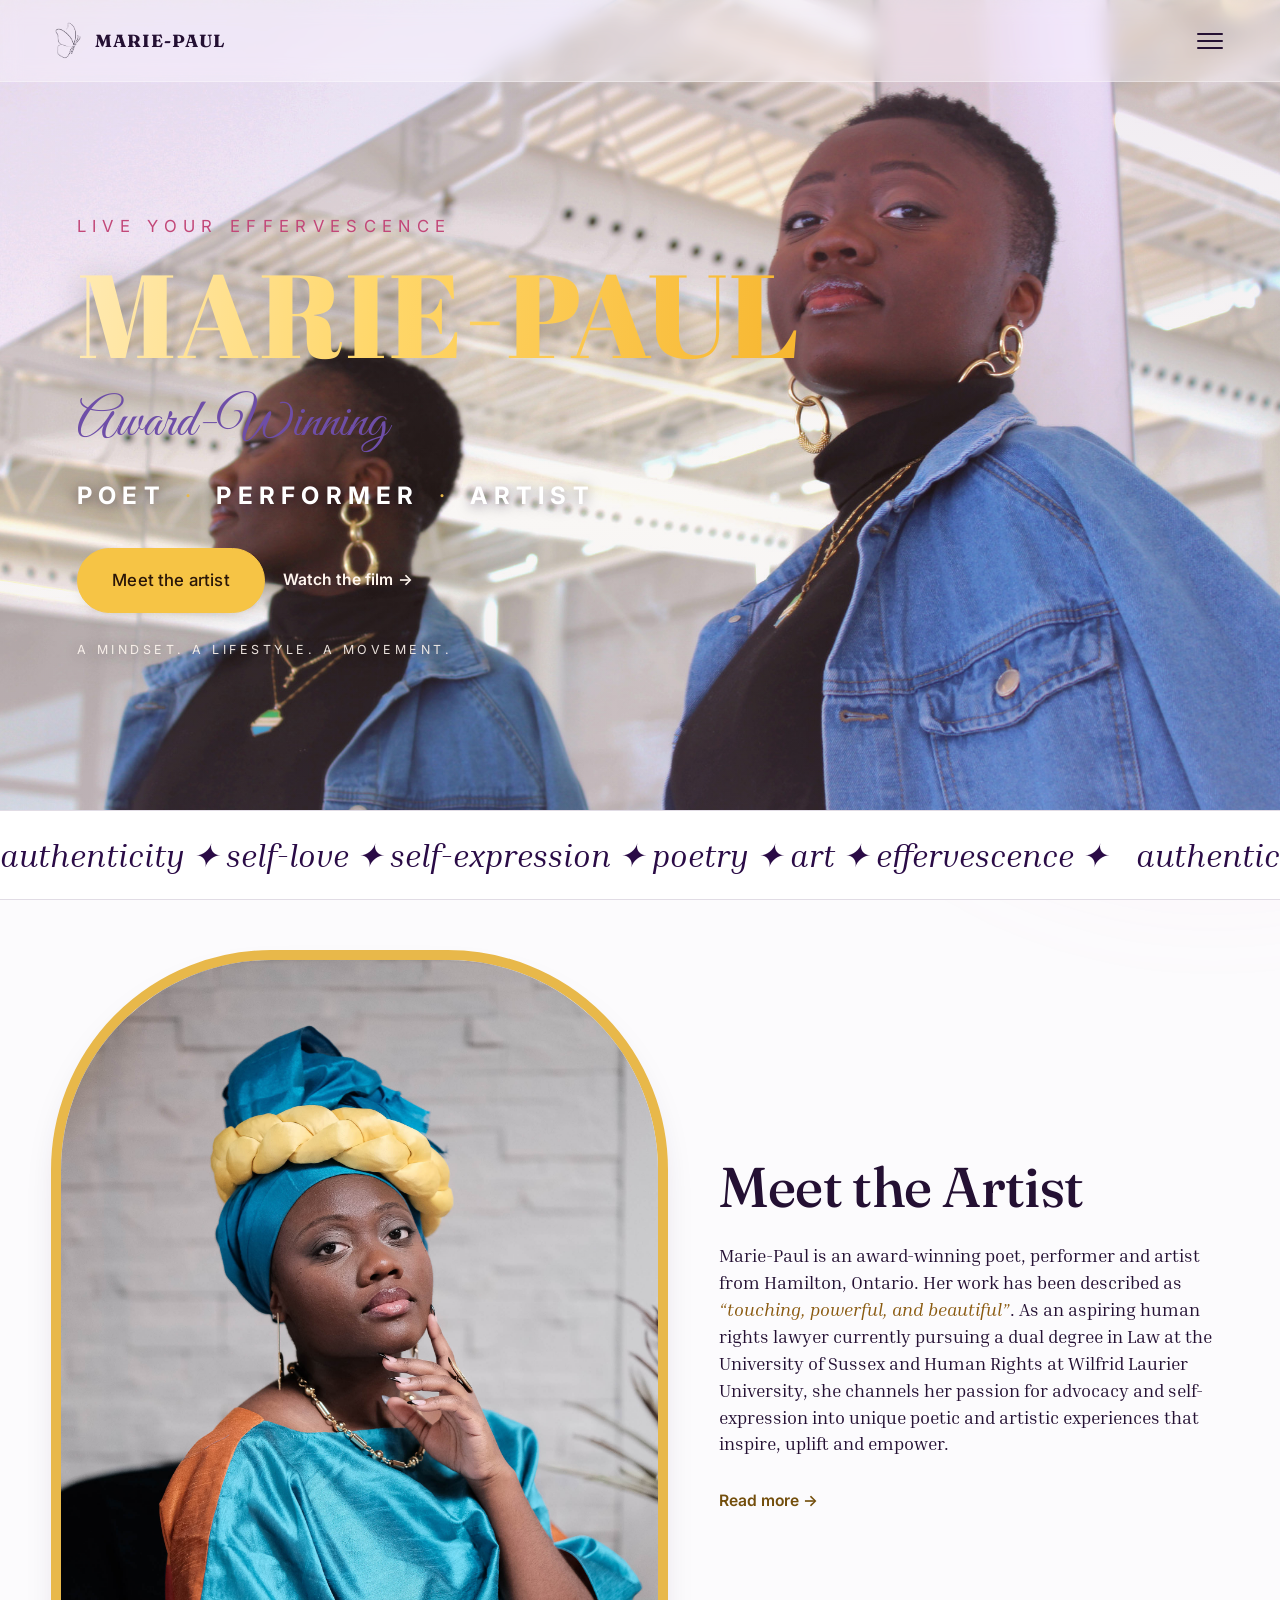
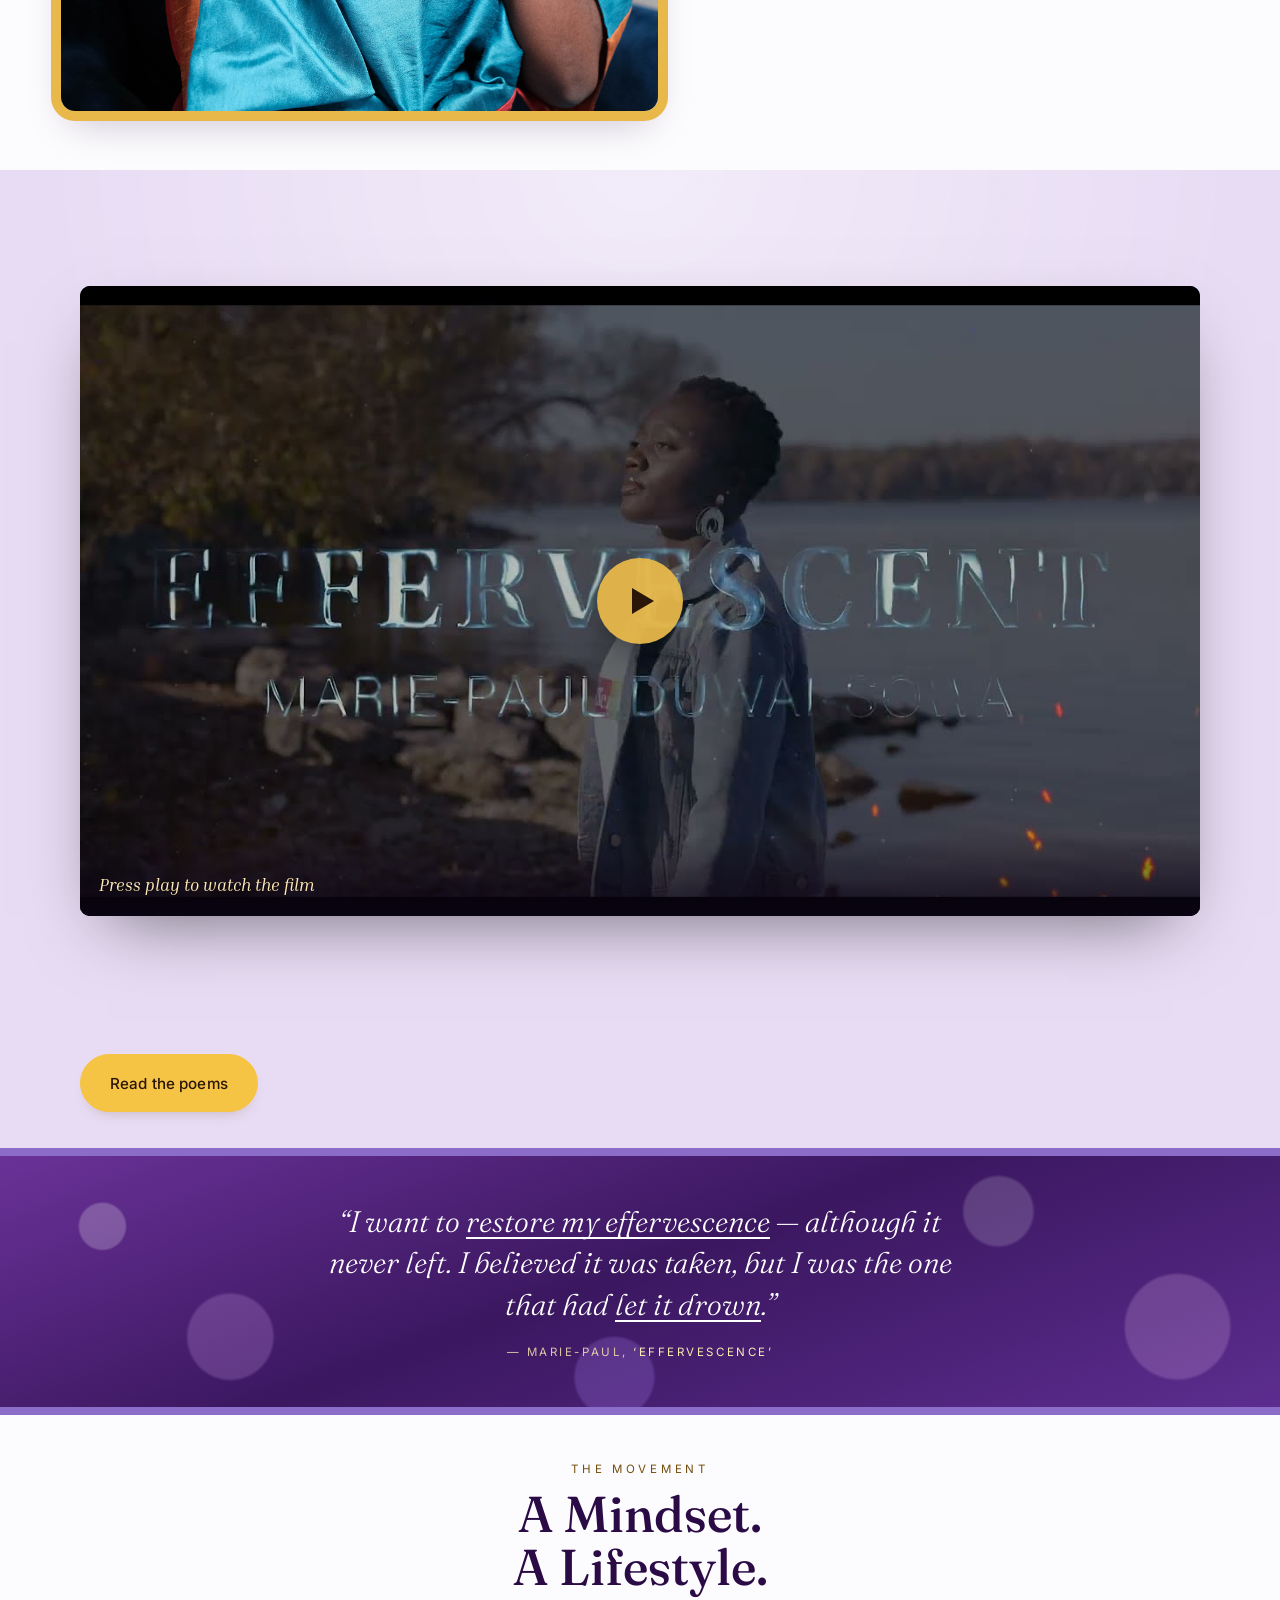
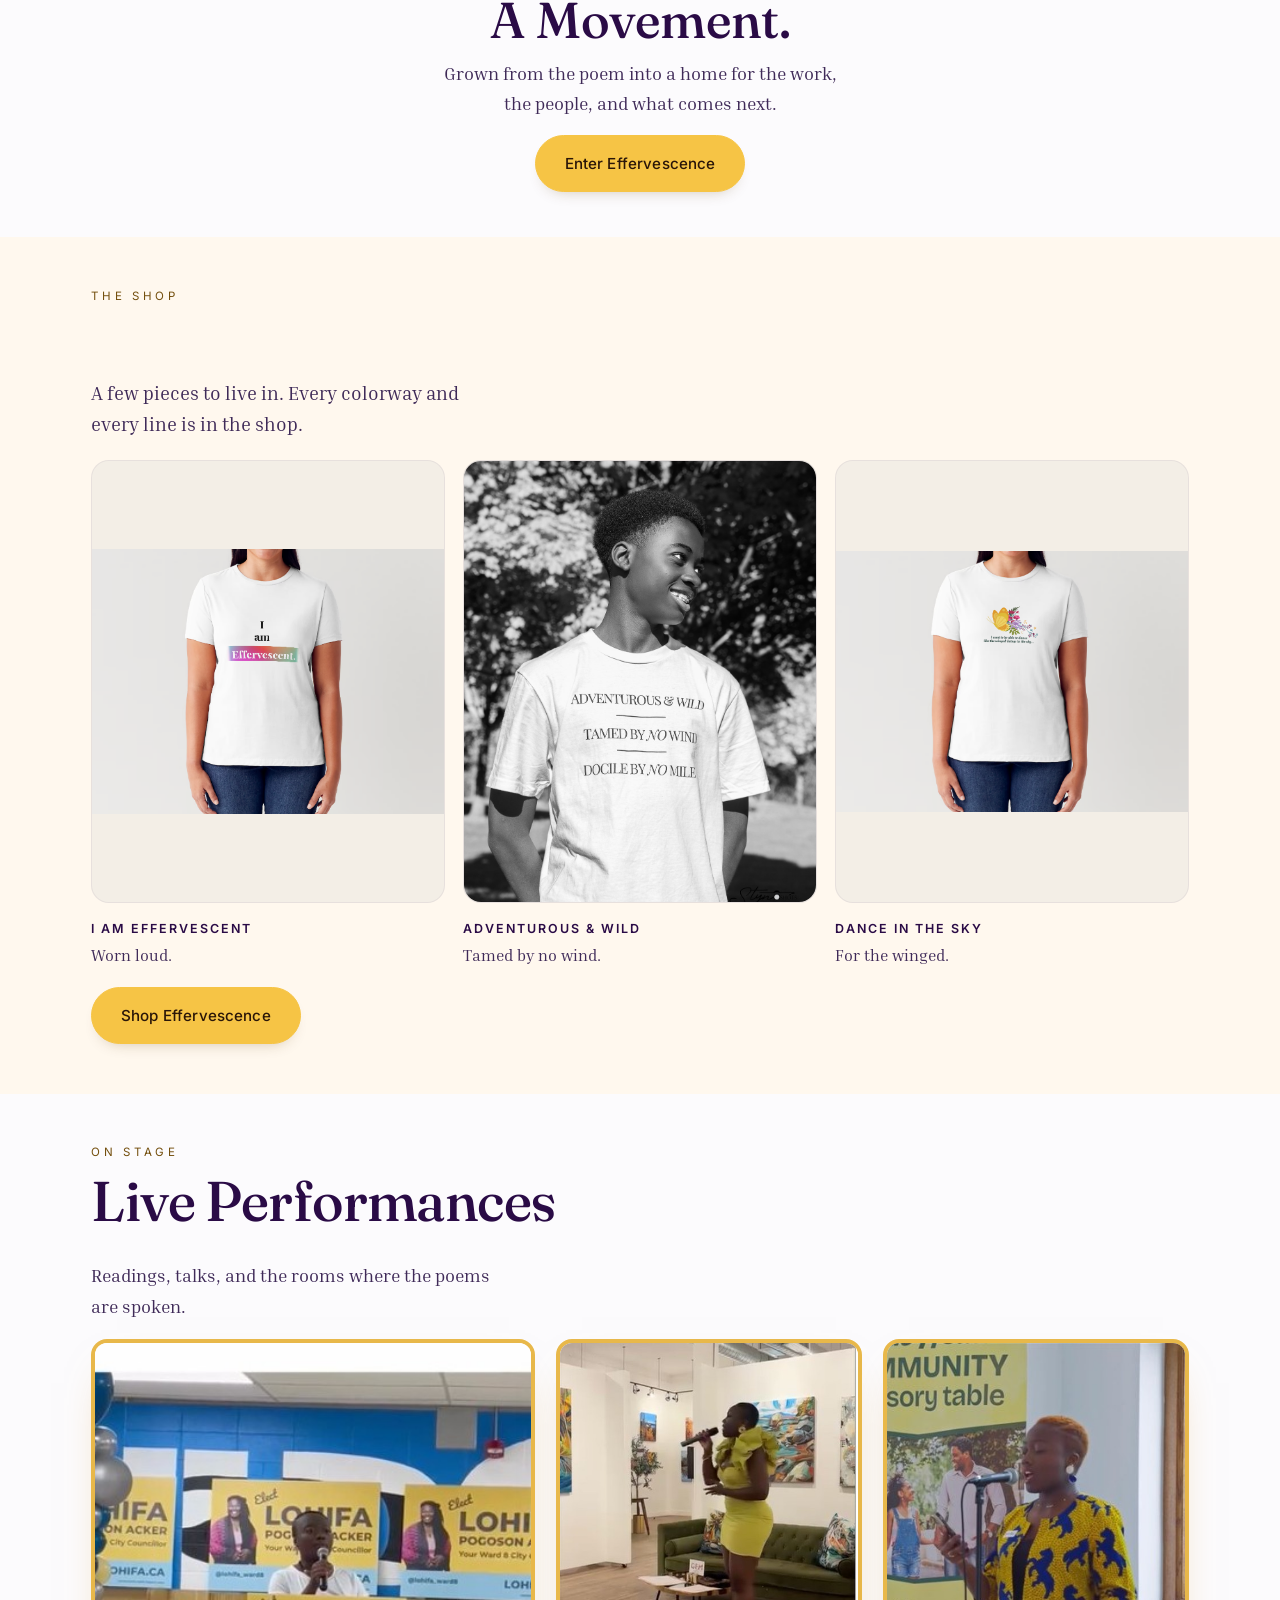
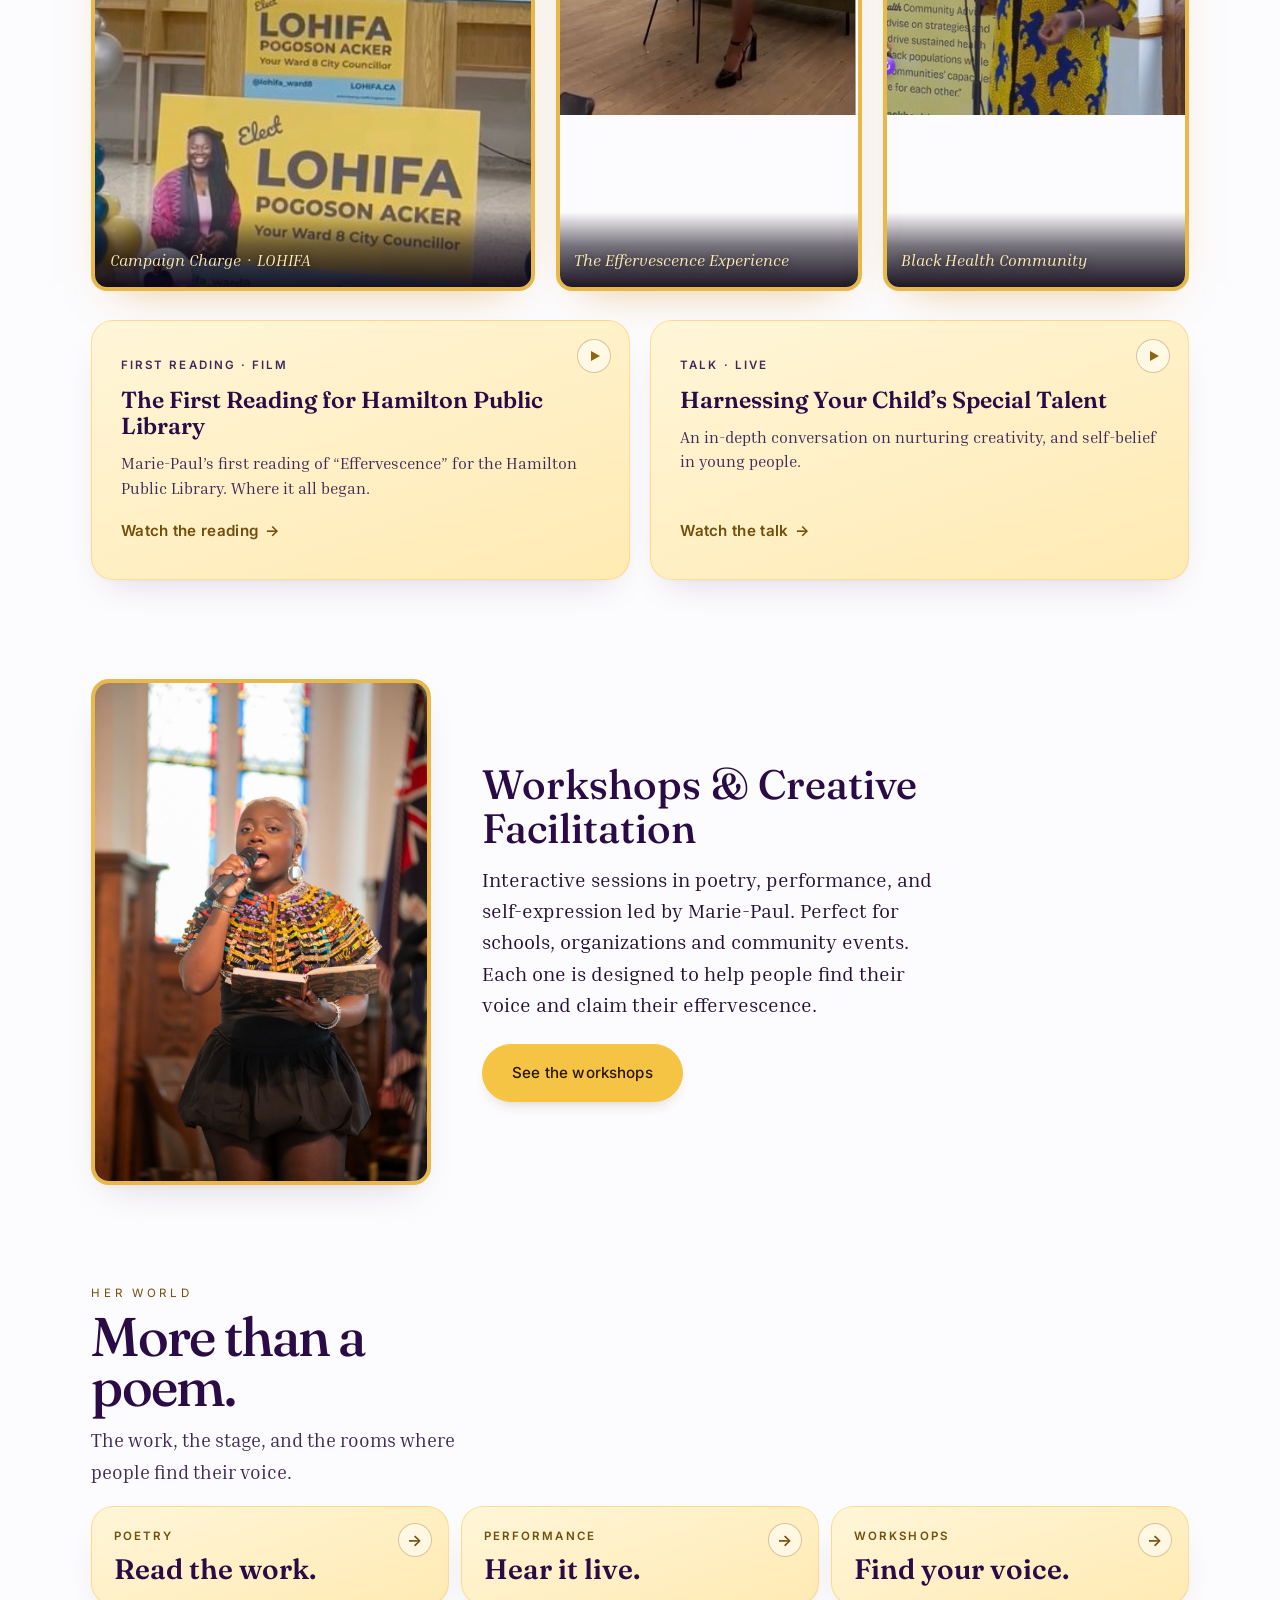
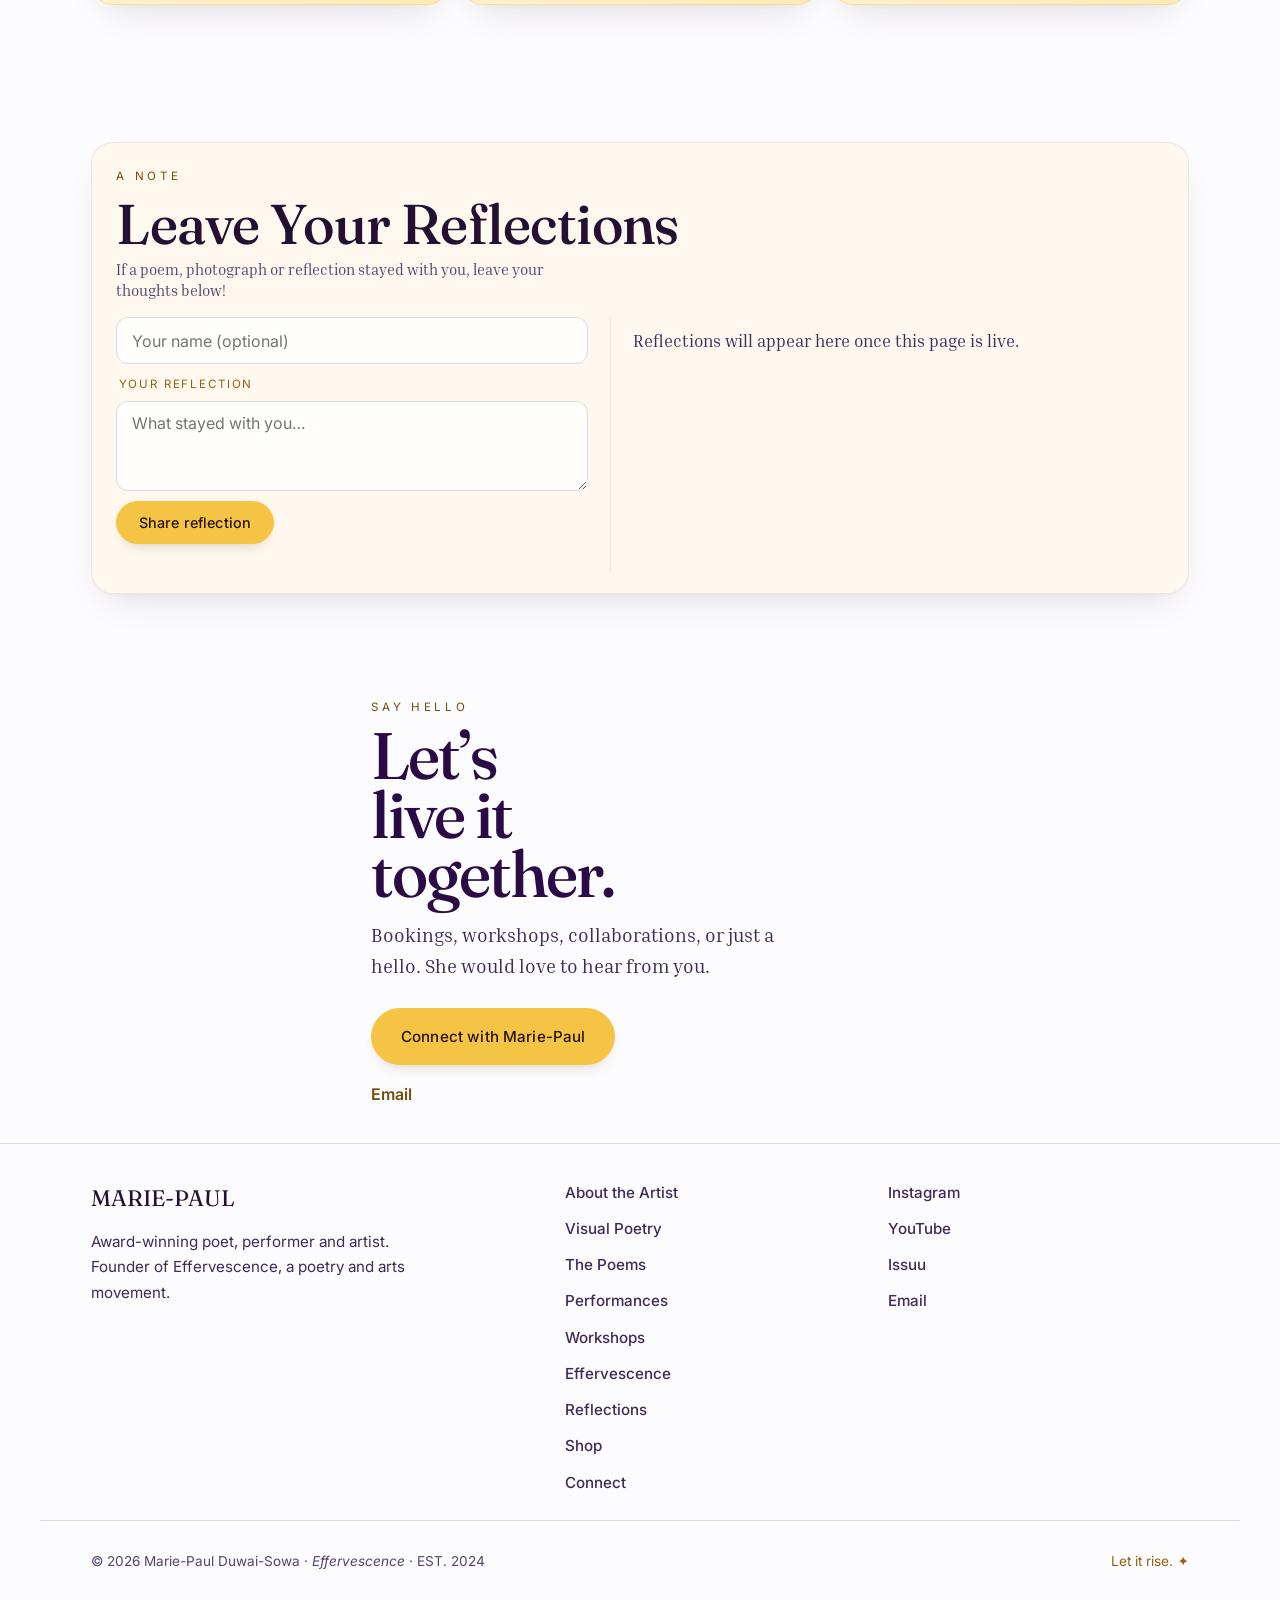
==== index.html @ 61a67fc2 "Match the world cards to the cream film cards. Poetry, performance, and workshops now use the same p" ====
<!DOCTYPE html>
<html lang="en">
<head>
  <meta charset="UTF-8" />
  <meta name="viewport" content="width=device-width, initial-scale=1.0" />
  <meta name="theme-color" content="#2a0b46" />
  <title>MARIE-PAUL — Award-Winning Poet. Performer. Artist.</title>
  <meta name="description" content="Marie-Paul is an award-winning poet and artist from Hamilton, Ontario, and the founder of Effervescence — a creative company inspiring individuals through poetry and art." />
  <meta name="author" content="Marie-Paul Duwai-Sowa" />
  <meta property="og:type" content="website" />
  <meta property="og:title" content="MARIE-PAUL — Award-Winning Poet. Performer. Artist." />
  <meta property="og:description" content="Marie-Paul is an award-winning poet and artist from Hamilton, Ontario, and the founder of Effervescence — a creative company inspiring individuals through poetry and art." />
  <meta property="og:site_name" content="MARIE-PAUL" />
  <meta property="og:image" content="assets/og-image.svg" />
  <meta name="twitter:card" content="summary_large_image" />
  <link rel="icon" type="image/png" href="assets/favicon.png" />
  <link rel="canonical" href="https://mariepaul.ca/" />
  <link rel="preconnect" href="https://fonts.googleapis.com" />
  <link rel="preconnect" href="https://fonts.gstatic.com" crossorigin />
  <link href="https://fonts.googleapis.com/css2?family=Abril+Fatface&family=Fraunces:ital,opsz,wght@0,9..144,400;0,9..144,500;0,9..144,600;0,9..144,700;1,9..144,400;1,9..144,500&family=Great+Vibes&family=Inria+Serif:ital,wght@0,300;0,400;0,700;1,400&family=Inter:wght@400..600&display=swap" rel="stylesheet" />
  <link rel="stylesheet" href="css/styles.css?v=20261024f" />
</head>
<body>
  <div class="scroll-progress" id="scrollProgress" aria-hidden="true"></div>
  <div class="aurora" aria-hidden="true"></div>
  <a class="skip-link" href="#main">Skip to content</a>
  <header class="nav" id="nav">
    <a href="index.html" class="nav__brand" aria-label="Marie-Paul — home">
      <span class="nav__mark" aria-hidden="true">
        <img src="assets/logo.png" alt="" width="34" height="46" />
      </span>
      <span class="nav__name">MARIE-PAUL</span>
    </a>
    <nav class="nav__links" aria-label="Primary">
      <a href="index.html#about">About</a>
      <a href="poems.html">Poems</a>
      <a href="workshops.html">Workshops</a>
      <a href="house.html">Effervescence</a>
      <a href="shop.html">Shop</a>
    </nav>
    <a href="connect.html" class="btn btn--gold nav__cta magnetic">Connect</a>
    <button class="nav__toggle" id="navToggle" aria-label="Open menu" aria-expanded="false" aria-controls="mobileMenu">
      <span></span><span></span><span></span>
    </button>
  </header>
  <div class="mobile-menu" id="mobileMenu" aria-hidden="true">
    <nav aria-label="Mobile">
      <a href="index.html#about">About</a>
      <a href="poems.html">Poems</a>
      <a href="workshops.html">Workshops</a>
      <a href="house.html">Effervescence</a>
      <a href="shop.html">Shop</a>
      <a href="connect.html">Connect</a>
    </nav>
  </div>
  <main id="main">
    <section class="hero" id="hero" aria-label="Home">
      <div class="hero__visual">
        <div class="hero__slideshow" id="heroSlideshow">
          <img class="hero__slide is-active" src="assets/hero/hero-1.jpg" alt="Marie-Paul in a denim jacket and black turtleneck" width="1920" height="1280" />
          <img class="hero__slide hero__slide--two" src="assets/hero/hero-2.jpg" alt="Marie-Paul seated in a teal headwrap and flowing teal and orange gown" width="1333" height="2000" />
          <img class="hero__slide" src="assets/hero/hero-3.jpg" alt="Marie-Paul seated in a blue velvet chair in vibrant teal and orange attire" width="2000" height="3000" />
          <img class="hero__slide hero__slide--speak" src="assets/hero/hero-speaking.jpg" alt="Marie-Paul speaking into a microphone in a colorful top" width="1600" height="1066" />
          <img class="hero__slide hero__slide--pink" src="assets/hero/hero-pink.jpg" alt="Marie-Paul smiling in a pink cardigan and gold earrings" width="2000" height="1500" />
        </div>
      </div>
      <div class="hero__stage">
        <div class="hero__inner">
          <p class="hero__eyebrow reveal" data-reveal>Live Your Effervescence</p>
          <h1 class="hero__title">
            <span class="line line--name reveal" data-reveal>MARIE-PAUL</span>
          </h1>
          <p class="hero__award reveal" data-reveal data-delay="120">Award-Winning</p>
          <p class="hero__roles reveal" data-reveal data-delay="220">Poet <span aria-hidden="true">·</span> Performer <span aria-hidden="true">·</span> Artist</p>
          <div class="hero__actions reveal" data-reveal data-delay="320">
            <a href="#about" class="btn btn--gold magnetic">Meet the artist</a>
            <a href="#experience" class="link-arrow link-arrow--light">Watch the film</a>
          </div>
          <p class="hero__baseline reveal" data-reveal data-delay="400">A mindset. A lifestyle. A movement.</p>
        </div>
      </div>
      <div class="marquee hero__marquee" aria-hidden="true">
        <div class="marquee__track">
          <span class="marquee__group">authenticity&nbsp;✦&nbsp;self-love&nbsp;✦&nbsp;self-expression&nbsp;✦&nbsp;poetry&nbsp;✦&nbsp;art&nbsp;✦&nbsp;effervescence&nbsp;✦&nbsp;&nbsp;&nbsp;&nbsp;authenticity&nbsp;✦&nbsp;self-love&nbsp;✦&nbsp;self-expression&nbsp;✦&nbsp;poetry&nbsp;✦&nbsp;art&nbsp;✦&nbsp;effervescence&nbsp;✦&nbsp;&nbsp;&nbsp;&nbsp;</span>
          <span class="marquee__group" aria-hidden="true">authenticity&nbsp;✦&nbsp;self-love&nbsp;✦&nbsp;self-expression&nbsp;✦&nbsp;poetry&nbsp;✦&nbsp;art&nbsp;✦&nbsp;effervescence&nbsp;✦&nbsp;&nbsp;&nbsp;&nbsp;authenticity&nbsp;✦&nbsp;self-love&nbsp;✦&nbsp;self-expression&nbsp;✦&nbsp;poetry&nbsp;✦&nbsp;art&nbsp;✦&nbsp;effervescence&nbsp;✦&nbsp;&nbsp;&nbsp;&nbsp;</span>
        </div>
      </div>
    </section>

    <section class="section about" id="about" aria-label="Meet the Artist">
      <div class="container about__grid">
        <div class="about__portrait reveal" data-reveal>
          <div class="portrait">
            <div class="portrait__frame">
              <img class="portrait__img" src="assets/about-marie-paul.jpg" alt="Marie-Paul Duwai-Sowa, award-winning poet and artist, wearing a teal headwrap and gold jewelry" loading="lazy" />
            </div>
          </div>
        </div>
        <div class="about__content">
          <h2 class="section__title reveal" data-reveal>Meet the Artist</h2>
          <p class="about__lead reveal" data-reveal>
            Marie-Paul is an award-winning poet, performer and artist from Hamilton, Ontario. Her work
            has been described as <em>“touching, powerful, and beautiful”</em>. As an aspiring human
            rights lawyer currently pursuing a dual degree in Law at the University of Sussex and
            Human Rights at Wilfrid Laurier University, she channels her passion for advocacy and
            self-expression into unique poetic and artistic experiences that inspire, uplift and
            empower.
          </p>
          <button type="button" class="about__more-btn" id="aboutMore" aria-expanded="false" aria-controls="aboutMorePanel">Read more</button>
          <div class="about__more" id="aboutMorePanel" hidden>
            <p class="about__lead">
              She is also the founder of <em>House of Effervescence</em>, a creative platform and
              production company dedicated to inspiring individuals through poetry and art by creating
              opportunities for emerging creatives to be recognized and showcased.
            </p>
            <p class="about__text">
              She travels between Canada and the UK, and is proud of her Sierra Leonean heritage but
              remains a rising international star whose work invites people to reclaim their
              authenticity – to live their effervescence.
            </p>
            <ul class="about__facts">
              <li><strong>Award-winning</strong> Poet &amp; Artist</li>
              <li><strong>Founder</strong> Entrepreneur</li>
              <li><strong>Human Rights</strong> Advocate</li>
              <li><strong>Canada / United Kingdom</strong> Sierra Leonean Heritage</li>
            </ul>
          </div>
        </div>
      </div>
    </section>

    <section class="vpx" id="experience" aria-label="The Visual Poetry Experience">
      <div class="vpx__inner">
        <h2 class="vpx__title reveal" data-reveal>Effervescence: The Visual Poetry Experience</h2>
        <a class="vpx__film" href="https://youtu.be/6tFfppjnRlQ" target="_blank" rel="noopener"
           data-video="6tFfppjnRlQ" data-video-title="Effervescence — The Visual Poetry Experience"
           aria-label="Play the film: Effervescence — The Visual Poetry Experience">
          <img src="assets/poem/effervescence-cover.jpg" alt="Title card from Effervescence: The Visual Poetry Experience" width="1280" height="720" />
          <span class="vpx__play" aria-hidden="true"></span>
          <span class="vpx__filmlabel">Press play to watch the film</span>
        </a>
        <div class="vpx__below">
          <div class="vpx__copy">
            <p class="vpx__lead reveal" data-reveal>
              <em>Effervescence</em> is an original poem by Marie-Paul, and her first award-winning poem.
              It served as the launch pad for her professional writing and performance career.
            </p>
            <p class="vpx__text reveal" data-reveal>
              Press play to watch the film and experience a cinematic visual reading of the
              award-winning original poem shot by
              <a href="https://www.instagram.com/stynoshots_filmz/" target="_blank" rel="noopener">stynoshots_filmz</a>.
            </p>
            <div class="vpx__actions reveal" data-reveal>
              <a href="poems.html" class="btn btn--gold magnetic">Read the poems</a>
            </div>
          </div>
        </div>
      </div>
      <figure class="vpx__quote reveal" data-reveal>
        <blockquote>
          “I want to <span class="ink-underline is-drawn">restore my effervescence</span> — although it never
          left. I believed it was taken, but I was the one that had
          <span class="ink-underline is-drawn">let it drown</span>.”
        </blockquote>
        <figcaption>— Marie-Paul, <span>‘Effervescence’</span></figcaption>
      </figure>
    </section>

    <section class="beat" id="effervescence" aria-label="Effervescence">
      <div class="container">
        <p class="kicker reveal" data-reveal>The movement</p>
        <h2 class="beat__line reveal" data-reveal>A Mindset.<br>A Lifestyle.<br>A Movement.</h2>
        <p class="beat__text reveal" data-reveal>Grown from the poem into a home for the work, the people, and what comes next.</p>
        <a href="house.html" class="btn btn--gold magnetic">Enter Effervescence</a>
      </div>
    </section>

    <section class="section lifestyle" id="shop-teaser" aria-label="Shop">
      <div class="container">
        <p class="kicker reveal" data-reveal>The shop</p>
        <h2 class="lifestyle__title reveal" data-reveal>A lifestyle.</h2>
        <p class="lifestyle__note reveal" data-reveal>A few pieces to live in. Every colorway and every line is in the shop.</p>
        <div class="lifestyle__row reveal" data-reveal>
          <a class="lifestyle__card" href="shop.html">
            <img src="assets/shop/effervescent-white.png" alt="White t-shirt with I am Effervescent design" />
            <strong>I am Effervescent</strong>
            <span>Worn loud.</span>
          </a>
          <a class="lifestyle__card lifestyle__card--photo" href="shop.html">
            <img src="assets/shop/adventurous-wild-worn.jpg" alt="A young model wearing the Adventurous and Wild tee outdoors" />
            <strong>Adventurous &amp; Wild</strong>
            <span>Tamed by no wind.</span>
          </a>
          <a class="lifestyle__card" href="shop.html">
            <img src="assets/shop/dance-sky-white.png" alt="White t-shirt with Dance in the Sky design" />
            <strong>Dance in the Sky</strong>
            <span>For the winged.</span>
          </a>
        </div>
        <a href="shop.html" class="btn btn--gold magnetic">Shop Effervescence</a>
      </div>
    </section>

    <section class="section work" id="performances" aria-label="Live Performances">
      <div class="container">
        <p class="kicker reveal" data-reveal>On stage</p>
        <h2 class="section__title reveal" data-reveal>Live Performances</h2>
        <p class="section__lede reveal" data-reveal>Readings, talks, and the rooms where the poems are spoken.</p>
        <div class="perf-gallery reveal" data-reveal>
          <figure class="perf-gallery__item">
            <img src="assets/experiences/performance-lohifa.jpg" alt="Marie-Paul performing a poem at the LOHIFA campaign charge" loading="lazy" />
            <figcaption>Campaign Charge · LOHIFA</figcaption>
          </figure>
          <figure class="perf-gallery__item">
            <img src="assets/experiences/performance-gempower.jpg" alt="Marie-Paul performing Reclaiming Our Wings in a yellow dress at a gallery event" loading="lazy" />
            <figcaption>The Effervescence Experience</figcaption>
          </figure>
          <figure class="perf-gallery__item">
            <img src="assets/experiences/performance-black-health.jpg" alt="Marie-Paul speaking at the Black Health Community Advisory Table" loading="lazy" />
            <figcaption>Black Health Community</figcaption>
          </figure>
        </div>
        <div class="work__grid work__grid--pair">
          <article class="card card--video card--sm card--reading reveal" data-reveal>
            <span class="card__play" aria-hidden="true"></span>
            <div class="card__tag">First Reading · Film</div>
            <h3 class="card__title">The First Reading for Hamilton Public Library</h3>
            <p class="card__desc">Marie-Paul’s first reading of “Effervescence” for the Hamilton Public Library. Where it all began.</p>
            <a class="card__link" href="https://www.youtube.com/watch?v=Med_pWTau1c" target="_blank" rel="noopener" data-video="Med_pWTau1c" data-video-title="Marie-Paul’s first reading of Effervescence for the Hamilton Public Library">Watch the reading <span aria-hidden="true">→</span></a>
          </article>
          <article class="card card--video card--sm card--reading reveal" data-reveal data-delay="120">
            <span class="card__play" aria-hidden="true"></span>
            <div class="card__tag">Talk · Live</div>
            <h3 class="card__title">Harnessing Your Child’s Special Talent</h3>
            <p class="card__desc">An in-depth conversation on nurturing creativity, and self-belief in young people.</p>
            <a class="card__link" href="https://www.youtube.com/watch?v=P5CqF8RfmWo" target="_blank" rel="noopener" data-video="P5CqF8RfmWo" data-video-title="Harnessing Your Child’s Special Talent">Watch the talk <span aria-hidden="true">→</span></a>
          </article>
        </div>
      </div>
    </section>

    <section class="section feature" id="workshops-teaser" aria-label="Workshops">
      <div class="container feature__grid">
        <figure class="feature__photo reveal" data-reveal>
          <img src="assets/workshops/poems-to-empower.jpg" alt="Marie-Paul reading from a book into a microphone" width="1066" height="1600" />
        </figure>
        <div class="feature__copy">
          <h2 class="page-teaser__title reveal" data-reveal>Workshops &amp; Creative Facilitation</h2>
          <p class="page-teaser__text reveal" data-reveal>
            Interactive sessions in poetry, performance, and self-expression led by Marie-Paul.
            Perfect for schools, organizations and community events. Each one is designed to help
            people find their voice and claim their effervescence.
          </p>
          <a href="workshops.html" class="btn btn--gold magnetic">See the workshops</a>
        </div>
      </div>
    </section>

    <section class="section worlds" aria-label="Explore">
      <div class="container">
        <p class="kicker reveal" data-reveal>Her world</p>
        <h2 class="lifestyle__title reveal" data-reveal>More than a poem.</h2>
        <p class="lifestyle__note reveal" data-reveal>The work, the stage, and the rooms where people find their voice.</p>
        <div class="worlds__grid">
          <a class="worlds__card reveal" data-reveal href="poems.html">
            <span>Poetry</span>
            <strong>Read the work.</strong>
          </a>
          <a class="worlds__card reveal" data-reveal data-delay="80" href="#performances">
            <span>Performance</span>
            <strong>Hear it live.</strong>
          </a>
          <a class="worlds__card reveal" data-reveal data-delay="160" href="workshops.html">
            <span>Workshops</span>
            <strong>Find your voice.</strong>
          </a>
        </div>
      </div>
    </section>

    <section class="section comments-section" id="comments" aria-label="Leave Your Reflections">
      <div class="container">
        <div class="comments reveal" data-reveal>
          <div class="comments__head">
            <p class="kicker">A note</p>
            <h2 class="section__title">Leave Your Reflections</h2>
            <p class="comments__sub">If a poem, photograph or reflection stayed with you, leave your thoughts below!</p>
          </div>
          <div class="reflections__board">
            <form class="reflections__form" id="reflectionForm" novalidate>
              <label class="hp" aria-hidden="true">
                <span>Website</span>
                <input type="text" name="website" tabindex="-1" autocomplete="off" />
              </label>
              <div class="field field--plain">
                <label class="visually-hidden" for="rf-name">Your name (optional)</label>
                <input type="text" id="rf-name" name="name" maxlength="60" autocomplete="name" placeholder="Your name (optional)" />
              </div>
              <div class="field field--static">
                <label for="rf-body" class="field__label--static">Your reflection</label>
                <textarea id="rf-body" name="body" rows="3" required maxlength="800" placeholder="What stayed with you…"></textarea>
              </div>
              <button type="submit" class="btn btn--gold magnetic">Share reflection</button>
              <p class="form__note" id="reflectionNote" role="status" aria-live="polite"></p>
            </form>
            <div class="reflections__feed">
              <p class="reflections__count" id="reflectionCount"></p>
              <ul class="reflections" id="reflectionList"></ul>
            </div>
          </div>
        </div>
      </div>
    </section>

    <section class="closer" aria-label="Connect">
      <div class="container closer__inner">
        <p class="kicker">Say hello</p>
        <h2 class="closer__title">Let’s<br>live it<br>together.</h2>
        <p class="closer__lede">Bookings, workshops, collaborations, or just a hello. She would love to hear from you.</p>
        <a href="connect.html" class="btn btn--gold magnetic">Connect with Marie-Paul</a>
        <a class="closer__mail" href="mailto:connect@mariepaul.ca">Email</a>
      </div>
      <footer class="footer">
        <div class="container footer__grid">
          <div class="footer__brand">
            <span class="footer__logo">MARIE-PAUL</span>
            <p>Award-winning poet, performer and artist. Founder of Effervescence, a poetry and arts movement.</p>
          </div>
          <nav class="footer__nav" aria-label="Footer">
            <a href="index.html#about">About the Artist</a>
            <a href="index.html#experience">Visual Poetry</a>
            <a href="poems.html">The Poems</a>
            <a href="index.html#performances">Performances</a>
            <a href="workshops.html">Workshops</a>
            <a href="house.html">Effervescence</a>
            <a href="index.html#comments">Reflections</a>
            <a href="shop.html">Shop</a>
            <a href="connect.html">Connect</a>
          </nav>
          <div class="footer__social">
            <a href="https://www.instagram.com/liveyoureffervescence/" target="_blank" rel="noopener" aria-label="Instagram">Instagram</a>
            <a href="https://www.youtube.com/@marie-paulpoet" target="_blank" rel="noopener" aria-label="YouTube">YouTube</a>
            <a href="https://issuu.com/liveyoureffervescence" target="_blank" rel="noopener" aria-label="Issuu">Issuu</a>
            <a href="mailto:connect@mariepaul.ca" aria-label="Email">Email</a>
          </div>
        </div>
        <div class="footer__base container">
          <span>© <span id="year"></span> Marie-Paul Duwai-Sowa · <em>Effervescence</em> · EST. 2024</span>
          <span class="footer__made">Let it rise. ✦</span>
        </div>
      </footer>
    </section>
  </main>
  <div class="lightbox" id="lightbox" aria-hidden="true" role="dialog" aria-modal="true" aria-label="Video player">
    <button class="lightbox__close" id="lightboxClose" aria-label="Close video">&times;</button>
    <div class="lightbox__stage">
      <p class="lightbox__title" id="lightboxTitle"></p>
      <div class="lightbox__frame" id="lightboxFrame"></div>
    </div>
  </div>
  <div class="mag" id="mag" aria-hidden="true" role="dialog" aria-modal="true" aria-label="Magazine spread">
    <button class="mag__close" id="magClose" aria-label="Close spread">&times;</button>
    <div class="mag__book" id="magBook">
      <div class="mag__page mag__page--left">
        <img id="magCover" alt="" />
      </div>
      <div class="mag__spine" aria-hidden="true"></div>
      <div class="mag__page mag__page--right">
        <p class="mag__meta" id="magMeta"></p>
        <h3 class="mag__title" id="magTitle"></h3>
        <p class="mag__desc" id="magDesc"></p>
        <a class="btn btn--gold magnetic mag__cta" id="magCta" href="#" target="_blank" rel="noopener">Read the full spread</a>
        <button type="button" class="btn btn--ghost mag__share" data-share>Share with others!</button>
      </div>
    </div>
  </div>
  <button class="to-top" id="toTop" aria-label="Top">Top</button>
  <script src="js/main.js"></script>
</body>
</html>
---- css/styles.css ----
/* =========================================================
   LIVE YOUR EFFERVESCENCE
   Poetry & art by Marie-Paul Duwai-Sowa
   Design system + styles
   ========================================================= */

:root {
  /* Palette — luminous light field with sunset accents */
  --ink: #2a0b46;
  --ink-2: #3d1263;
  --ink-3: #551b83;
  --plum: #7423a6;
  --wine: #b02f78;

  --gold: #8f6410;
  --gold-deep: #734e0c;
  --gold-soft: #8a5a10;
  --gold-bright: #e8b84a;
  --rose: #b03d6e;
  --rose-deep: #9a2f5c;
  --coral: #c44a3c;
  --iris: #8b6cc9;
  --lilac: #b7a0de;
  --lilac-deep: #6e4ea8;
  --highlight: #2f6bff;
  --teal: #1b7a70;

  --paper: #fcfbfd;
  --paper-2: #f5f0f9;
  --cream: #241033;
  --mist: #3f2a58;
  --muted: #56436d;
  --line: rgba(42, 11, 70, 0.14);
  --card: #fff8ee;
  --card-wash: #fff8ee;
  --card-line: rgba(42, 11, 70, 0.08);
  --shadow-card: 0 16px 38px -18px rgba(42, 11, 70, 0.18), 0 2px 8px -4px rgba(42, 11, 70, 0.06);
  --radius-card: 22px;

  /* Typography — one serif for voice, one sans for the interface */
  --font-display: "Fraunces", Georgia, serif;
  --font-name: "Abril Fatface", "Fraunces", Georgia, serif;
  --font-award: "Great Vibes", "Fraunces", cursive;
  --font-serif: "Inria Serif", "Fraunces", Georgia, serif;
  --font-sans: "Inter", system-ui, -apple-system, sans-serif;

  /* Rhythm */
  --maxw: 1200px;
  --gutter: clamp(1.25rem, 4vw, 4rem);
  --radius: 18px;

  --ease: cubic-bezier(0.22, 1, 0.36, 1);
}

/* ---------- Reset ---------- */
*, *::before, *::after { box-sizing: border-box; margin: 0; padding: 0; }
html { -webkit-text-size-adjust: 100%; height: auto; scroll-behavior: smooth; }
@media (prefers-reduced-motion: reduce) {
  *, *::before, *::after { animation-duration: 0.001ms !important; animation-iteration-count: 1 !important; transition-duration: 0.001ms !important; }
}

body {
  font-family: var(--font-sans);
  background: var(--paper);
  color: var(--cream);
  line-height: 1.65;
  font-weight: 400;
  min-height: 100%;
  overflow-x: hidden;
  overflow-y: auto;
  -webkit-font-smoothing: antialiased;
  text-rendering: optimizeLegibility;
  font-optical-sizing: auto;
}

/* ---------- Horizontal page deck (controlled, one page at a time) ---------- */
.deck {
  position: relative;
  width: 100%;
  height: auto;
  overflow: visible;
}
.deck__track {
  display: block;
  height: auto;
  width: 100%;
  transform: none !important;
}
.deck.is-instant .deck__track { transition: none; }
.panel {
  position: relative;
  box-sizing: border-box;
  width: 100%;
  min-width: 0;
  height: auto;
  overflow: visible;
}
.panel.section {
  padding: calc(5.5rem + env(safe-area-inset-top, 0px))
    clamp(4rem, 6vw, 5.5rem)
    calc(6rem + env(safe-area-inset-bottom, 0px));
}
.chapter {
  position: relative;
  margin-top: clamp(3.2rem, 7vh, 5rem);
  padding-top: clamp(2.8rem, 6vh, 4.2rem);
  text-align: left;
}
.house > .chapter { text-align: left; width: 100%; }
.deck-controls, .deck-dots { display: none !important; }
.deck-controls-legacy { position: fixed; inset: 0; pointer-events: none; z-index: 90; }
.deck-arrow {
  pointer-events: auto; position: absolute; top: 50%; transform: translateY(-50%);
  width: 44px; height: 44px; border-radius: 50%; border: 1px solid var(--line);
  background: rgba(255,255,255,0.72); backdrop-filter: blur(12px); color: var(--ink);
  display: grid; place-items: center; cursor: pointer;
  transition: opacity 0.35s var(--ease), border-color 0.35s var(--ease), background 0.35s var(--ease), transform 0.35s var(--ease);
}
.deck-arrow:hover { border-color: var(--gold); color: var(--gold-deep); background: rgba(255,255,255,0.92); transform: translateY(-50%) scale(1.05); }
.deck-arrow:disabled { opacity: 0.15; pointer-events: none; }
.deck-arrow--prev { left: 0.85rem; }
.deck-arrow--next { right: 0.85rem; }
.deck-dots {
  position: fixed; left: 50%; bottom: 0.85rem; top: auto; right: auto;
  transform: translateX(-50%);
  z-index: 90; display: flex; flex-direction: row; gap: 0.55rem; padding: 0.45rem 0.7rem;
  border-radius: 999px; background: rgba(255,255,255,0.7); border: 1px solid var(--line);
  backdrop-filter: blur(10px);
}
.deck-dots button {
  width: 6px; height: 6px; border-radius: 50%; border: 0; padding: 0;
  background: rgba(42,11,70,0.22); cursor: pointer;
  transition: transform 0.3s var(--ease), background 0.3s var(--ease), width 0.3s var(--ease);
}
.deck-dots button.is-active {
  background: var(--gold); width: 16px; height: 6px; border-radius: 999px;
}
.deck-dots button:focus-visible { outline: 2px solid var(--gold); outline-offset: 2px; }
@media (max-width: 900px) {
  .deck-arrow { display: none; }
  .panel.section { padding-inline: var(--gutter); }
}
@media (prefers-reduced-motion: reduce) {
  .deck__track { transition: none; }
}

img { max-width: 100%; display: block; }
a { color: inherit; text-decoration: none; }
::selection { background: var(--highlight); color: #fff; }

/* Soft near-white backdrop with gentle color wash */
body::before {
  content: "";
  position: fixed; inset: 0;
  background:
    radial-gradient(1200px 820px at 82% -8%, rgba(189,136,255,0.18), transparent 60%),
    radial-gradient(1050px 720px at 0% 16%, rgba(255,147,189,0.14), transparent 58%),
    radial-gradient(1000px 780px at 100% 58%, rgba(92,240,216,0.10), transparent 55%),
    radial-gradient(1200px 900px at 48% 112%, rgba(255,182,47,0.12), transparent 58%),
    linear-gradient(180deg, #ffffff 0%, var(--paper) 48%, var(--paper-2) 100%);
  z-index: -3;
}

/* ---------- Aurora ---------- */
.aurora {
  position: fixed; inset: -20%; z-index: -2; pointer-events: none;
  background:
    radial-gradient(42% 52% at 18% 28%, rgba(189,136,255,0.12), transparent 60%),
    radial-gradient(42% 48% at 82% 62%, rgba(255,147,189,0.10), transparent 60%),
    radial-gradient(38% 42% at 60% 12%, rgba(92,240,216,0.08), transparent 60%);
  filter: blur(30px);
  animation: aurora 26s var(--ease) infinite alternate;
}
@keyframes aurora {
  0%   { transform: translate3d(-3%, -2%, 0) scale(1); }
  100% { transform: translate3d(4%, 3%, 0) scale(1.1); }
}

/* ---------- Utilities ---------- */
.container { width: 100%; max-width: var(--maxw); margin-inline: auto; padding-inline: var(--gutter); }
.container--narrow { max-width: 780px; }
.hide-mobile { display: inline; }
.nowrap { white-space: nowrap; }

.grad-text {
  background: linear-gradient(100deg, var(--gold-soft), var(--gold), var(--rose) 70%, var(--iris));
  -webkit-background-clip: text; background-clip: text;
  -webkit-text-fill-color: transparent; color: transparent;
}

.skip-link {
  position: absolute; left: 50%; top: -60px; transform: translateX(-50%);
  background: var(--gold); color: var(--ink); padding: 0.6rem 1.2rem; border-radius: 999px;
  z-index: 200; transition: top 0.3s var(--ease); font-weight: 500;
}
.skip-link:focus { top: 12px; }

/* ---------- Buttons ---------- */
.btn {
  --pad: 0.95rem 1.8rem;
  display: inline-flex; align-items: center; justify-content: center; gap: 0.5rem;
  padding: var(--pad); border-radius: 999px; font-family: var(--font-sans);
  font-weight: 500; font-size: 0.95rem; letter-spacing: 0.01em; cursor: pointer;
  border: 1px solid transparent; position: relative; transition: transform 0.35s var(--ease), box-shadow 0.35s var(--ease), background 0.35s var(--ease), color 0.35s var(--ease);
}
.btn--gold {
  background: #f6c445;
  color: #2a1608;
  border-color: #f6c445;
  box-shadow: 0 8px 16px -10px rgba(90, 58, 8, 0.32);
}
.btn--gold:hover { background: #f8d36a; transform: translateY(-2px); box-shadow: 0 12px 18px -10px rgba(90, 58, 8, 0.36); }
.btn--ghost {
  background: rgba(255,255,255,0.55); color: var(--cream);
  border-color: rgba(116, 35, 166, 0.22); backdrop-filter: blur(6px);
}
.btn--ghost:hover { border-color: var(--gold); color: var(--gold-deep); transform: translateY(-2px); }
.btn--block { width: 100%; }
.btn:focus-visible { outline: 2px solid var(--gold); outline-offset: 3px; }

/* ---------- Scroll progress ---------- */
.scroll-progress {
  position: fixed; top: 0; left: 0; height: 3px; width: 0%;
  background: linear-gradient(90deg, var(--gold), var(--rose), var(--iris));
  z-index: 150; box-shadow: 0 0 14px rgba(243,211,138,0.6);
}

/* ---------- Navigation ---------- */
.nav {
  position: fixed; top: 0; left: 0; right: 0; z-index: 120;
  display: flex; align-items: center; justify-content: space-between; gap: 1rem;
  padding: 1.1rem var(--gutter);
  background: rgba(252,251,253,0.4);
  backdrop-filter: blur(10px) saturate(130%);
  -webkit-backdrop-filter: blur(10px) saturate(130%);
  border-bottom: 1px solid rgba(255,255,255,0.35);
  transition: background 0.4s var(--ease), padding 0.4s var(--ease), border-color 0.4s var(--ease);
}
.nav.is-scrolled {
  background: rgba(252,251,253,0.78);
  border-bottom-color: var(--line); padding-block: 0.75rem;
}
.nav__brand { display: flex; align-items: center; gap: 0.6rem; color: var(--cream); }
.nav__mark { color: var(--gold-bright); display: grid; place-items: center; }
.nav__name {
  font-family: var(--font-display); font-size: 1.1rem; font-weight: 700;
  letter-spacing: 0.06em; text-transform: uppercase; white-space: nowrap;
}
.nav__name em { font-style: italic; color: var(--gold-soft); }
.nav__links { display: flex; flex-wrap: wrap; justify-content: flex-end; gap: 0.55rem 0.7rem; max-width: min(78rem, 74vw); }
.nav__links a { font-size: 0.88rem; font-weight: 500; color: var(--mist); position: relative; padding: 0.2rem 0; transition: color 0.3s var(--ease); white-space: nowrap; }
.nav__links a::after {
  content: ""; position: absolute; left: 0; bottom: -2px; height: 1px; width: 0;
  background: linear-gradient(90deg, var(--gold), var(--rose)); transition: width 0.35s var(--ease);
}
.nav__links a:hover { color: var(--cream); }
.nav__links a:hover::after { width: 100%; }
.nav__cta { padding: 0.55rem 1.1rem; font-size: 0.82rem; }
.nav__cta.is-active { box-shadow: 0 0 0 2px rgba(232,184,74,0.55); }

.nav__toggle { display: none; flex-direction: column; gap: 5px; background: none; border: 0; cursor: pointer; padding: 6px; }
.nav__toggle span { width: 26px; height: 2px; background: var(--cream); border-radius: 2px; transition: transform 0.35s var(--ease), opacity 0.3s; }
.nav__toggle.is-open span:nth-child(1) { transform: translateY(7px) rotate(45deg); }
.nav__toggle.is-open span:nth-child(2) { opacity: 0; }
.nav__toggle.is-open span:nth-child(3) { transform: translateY(-7px) rotate(-45deg); }

/* Mobile menu */
.mobile-menu {
  position: fixed; inset: 0; z-index: 110; display: grid; place-items: center;
  background: rgba(252,251,253,0.96); backdrop-filter: blur(18px);
  opacity: 0; visibility: hidden; transition: opacity 0.4s var(--ease), visibility 0.4s;
}
.mobile-menu.is-open { opacity: 1; visibility: visible; }
.mobile-menu nav { display: flex; flex-direction: column; gap: 1.6rem; text-align: center; }
.mobile-menu a { font-family: var(--font-display); font-size: 2rem; color: var(--cream); font-style: italic; }
.mobile-menu a:hover { color: var(--gold); }

/* ---------- Sections ---------- */
.section { position: relative; }
.section:not(.hero) {
  padding: clamp(2.5rem, 5.5vh, 4.25rem) 0;
}
html { scroll-padding-top: 5.6rem; }
.section__kicker { display: none !important; }
.section__title {
  font-family: var(--font-display); font-weight: 500;
  font-size: clamp(2rem, 5vw, 3.5rem); line-height: 1.08; letter-spacing: -0.01em;
  max-width: 18ch;
}

/* ---------- Hero ---------- */
.hero {
  display: flex;
  flex-direction: column;
  min-height: 100vh;
  overflow: hidden;
  padding: 0;
  position: relative;
  color: #fff6ef;
}
/* Full-bleed portrait plane — fills the entire home panel */
.hero__visual {
  position: absolute;
  inset: 0;
  z-index: 0;
  width: 100%;
  height: 100%;
  border: 0;
  border-radius: 0;
  box-shadow: none;
  overflow: hidden;
  background: #1a0a28;
}
.hero__visual::after {
  content: ""; position: absolute; inset: 0; z-index: 1; pointer-events: none;
  background: linear-gradient(180deg, rgba(183,160,222,0.22), rgba(183,160,222,0.08) 55%, rgba(183,160,222,0.18));
}
.hero__slideshow { position: absolute; inset: 0; }
.hero__slide {
  position: absolute; inset: 0; width: 100%; height: 100%;
  object-fit: cover;
  object-position: center 18%;
  opacity: 0; transition: opacity 1.1s var(--ease);
}
.hero__slide.is-active { opacity: 1; }
/* Full-length portrait — sit the crop lower so the figure reads whole */
.hero__slide--two { object-position: center 34%; }
.hero__stage {
  position: relative; z-index: 1;
  flex: 1 1 auto;
  min-height: 0;
  display: flex;
  align-items: center;
  justify-content: flex-start;
  padding: calc(5.5rem + env(safe-area-inset-top, 0px))
    clamp(2.5rem, 6vw, 5.5rem)
    calc(1.5rem + env(safe-area-inset-bottom, 0px));
}
.hero__inner {
  text-align: left;
  min-width: 0;
  max-width: min(46rem, 100%);
}
.hero__eyebrow {
  font-size: clamp(0.85rem, 1.3vw, 1.05rem);
  letter-spacing: 0.38em; text-transform: uppercase; color: #c24778;
  margin-bottom: 1.15rem;
}
.hero__title { font-family: var(--font-display); font-weight: 300; line-height: 0.92; margin-bottom: 0.7rem; }
.hero__title .line { display: block; }
.hero__title .line--name {
  font-family: var(--font-name);
  font-size: clamp(3.8rem, 10vw, 7.4rem); font-weight: 400; letter-spacing: 0.01em;
  background: linear-gradient(100deg, #ffeab3, #ffd76a 42%, #f7b62f);
  -webkit-background-clip: text; background-clip: text;
  color: transparent; -webkit-text-fill-color: transparent;
  filter: drop-shadow(0 6px 18px rgba(0,0,0,0.28));
  white-space: nowrap;
}
@keyframes shimmer { to { background-position: 200% center; } }
.hero__award {
  font-family: var(--font-award); font-style: normal;
  font-size: clamp(2.2rem, 4.4vw, 3.4rem); color: #6e4ea8;
  margin-bottom: 0.45rem; text-align: left;
}
.hero__tagline {
  font-family: var(--font-serif);
  font-size: clamp(1.2rem, 2.2vw, 1.55rem); color: rgba(255,246,239,0.9);
  max-width: 28ch; margin: 0 0 2rem; font-style: italic; line-height: 1.35;
}
.hero__actions { display: flex; gap: 1.1rem; justify-content: flex-start; align-items: center; flex-wrap: wrap; }
.hero__baseline {
  margin: 1.7rem 0 0;
  font-size: 0.78rem;
  letter-spacing: 0.28em;
  text-transform: uppercase;
  color: rgba(255, 246, 239, 0.9);
  text-shadow: 0 2px 14px rgba(20, 8, 36, 0.4);
}
.hero__slide--speak { object-position: center 36%; }
.hero__slide--pink { object-position: 82% center; }
.about__more-btn {
  margin-top: 0.85rem;
  background: none; border: 0; padding: 0; cursor: pointer;
  font-family: var(--font-sans); font-weight: 600; font-size: 0.98rem;
  color: var(--gold-deep);
}
.about__more-btn::after { content: " →"; }
.about__more-btn:hover { color: var(--ink); }
.about__more { margin-top: 1rem; }
.about__more .about__lead { margin-top: 0.85rem; }
.about__more .about__facts { margin-top: 1.2rem; }
.link-arrow {
  display: inline-flex; align-items: center; gap: 0.35rem;
  font-family: var(--font-sans); font-weight: 600; font-size: 0.98rem;
  color: var(--gold-deep);
}
.link-arrow::after { content: "→"; }
.link-arrow:hover { color: var(--ink); }
.link-arrow--light { color: #fff6ef; text-shadow: 0 2px 12px rgba(20, 8, 36, 0.45); }
.link-arrow--light:hover { color: #ffeab3; }
.hero__actions .btn {
  font-size: 1.05rem;
  padding: 1.1rem 2.15rem;
}
.hero__actions .btn--ghost {
  background: rgba(255,255,255,0.72);
  color: var(--cream);
  border-color: rgba(42, 11, 70, 0.16);
}
.hero__actions .btn--ghost:hover {
  border-color: var(--gold);
  color: var(--gold-deep);
  background: #fff;
}

/* ---------- Marquee ---------- */
.hero__marquee {
  flex: 0 0 auto;
  position: relative;
  z-index: 2;
  overflow: hidden;
  border-top: 1px solid rgba(42,11,70,0.08);
  padding-block: 1.15rem;
  background: #fff;
}
.hero__marquee .marquee__group { color: var(--ink); opacity: 1; }
.marquee { overflow: hidden; border-block: 1px solid var(--line); padding-block: 1.1rem; background: #fff; }
.marquee__track { display: flex; flex-wrap: nowrap; width: max-content; animation: marquee 38s linear infinite; }
.marquee__group {
  flex: 0 0 auto; min-width: 100vw; white-space: nowrap;
  font-family: var(--font-serif); font-style: italic;
  font-size: clamp(1.25rem, 3vw, 2rem); color: var(--ink); opacity: 1;
}
.marquee:hover .marquee__track { animation-play-state: paused; }
@keyframes marquee { from { transform: translateX(0); } to { transform: translateX(-50%); } }

/* ---------- Pillars (House of Effervescence) ---------- */
.pillars { display: grid; grid-template-columns: repeat(3, 1fr); gap: 1.4rem; }
.pillar {
  padding: 2.2rem 1.8rem; border-radius: var(--radius-card); text-align: left;
  background: var(--card-wash); border: 1px solid var(--card-line);
  box-shadow: var(--shadow-card); position: relative; overflow: hidden;
  display: flex; flex-direction: column; gap: 0.7rem;
  transition: transform 0.5s var(--ease), border-color 0.5s var(--ease), box-shadow 0.5s var(--ease);
}
.pillar::before {
  content: ""; position: absolute; inset: 0; opacity: 0;
  background: radial-gradient(400px circle at var(--mx,50%) var(--my,0%), rgba(243,211,138,0.14), transparent 60%);
  transition: opacity 0.4s var(--ease);
}
.pillar:hover, .pillar:focus-visible { transform: translateY(-6px); border-color: rgba(143, 100, 16, 0.35); box-shadow: 0 22px 50px -16px rgba(42, 11, 70, 0.28); outline: none; }
.pillar:hover::before, .pillar:focus-visible::before { opacity: 1; }
.pillar__num { font-family: var(--font-sans); font-size: 0.78rem; font-weight: 600; color: var(--gold-deep); letter-spacing: 0.18em; }
.pillar h3 { font-family: var(--font-display); font-weight: 600; font-size: 1.45rem; line-height: 1.15; margin: 0; color: var(--cream); }
.pillar p { color: var(--mist); font-family: var(--font-serif); font-size: 1rem; line-height: 1.55; position: relative; }

/* ---------- The Poem ---------- */
.poem { text-align: left; overflow: hidden; }
.poem__ambience {
  position: absolute; inset: 0; z-index: -1; pointer-events: none;
  background: radial-gradient(55% 50% at 80% 10%, rgba(139, 92, 199, 0.08), transparent 70%);
}
.poem .section__kicker { justify-content: flex-start; }
.poem .section__kicker::before { display: none; }
.poem__title {
  font-family: var(--font-display); font-weight: 300; font-style: italic;
  font-size: clamp(3rem, 10vw, 6.5rem); line-height: 1; margin-bottom: 0.5rem;
  background: linear-gradient(100deg, var(--gold-soft), var(--gold), var(--rose));
  -webkit-background-clip: text; background-clip: text; -webkit-text-fill-color: transparent;
}
.poem__byline { color: var(--muted); font-style: italic; font-family: var(--font-serif); font-size: 1.05rem; margin-bottom: 3.5rem; }
.poem__body { font-family: var(--font-serif); }
.stanza { margin-bottom: 2rem; }
.stanza .pl {
  display: block; font-size: clamp(1.15rem, 2.6vw, 1.6rem); line-height: 1.5; color: var(--cream);
  opacity: 0; transform: translateY(14px); filter: blur(4px);
  transition: opacity 0.7s var(--ease), transform 0.7s var(--ease), filter 0.7s var(--ease);
}
.stanza .pl.is-lit { opacity: 1; transform: none; filter: none; }
.stanza--accent .pl { font-style: italic; color: var(--gold-soft); font-size: clamp(1.4rem, 3.4vw, 2.1rem); }
.stanza--yes .pl {
  font-family: var(--font-display); font-weight: 500; font-style: italic;
  font-size: clamp(2rem, 6vw, 3.4rem); letter-spacing: 0.02em;
  background: linear-gradient(100deg, var(--gold), var(--rose)); -webkit-background-clip: text; background-clip: text; -webkit-text-fill-color: transparent;
}
.stanza--finale .pl { color: var(--gold-soft); }
.poem__cta { margin-top: 3rem; display: flex; gap: 1rem; justify-content: flex-start; flex-wrap: wrap; }

/* ---------- About ---------- */
.about .container { max-width: 1320px; }
.about__grid { display: grid; grid-template-columns: 1.15fr 0.95fr; gap: clamp(1.6rem, 4vw, 3.2rem); align-items: center; }
.portrait {
  position: relative;
  width: min(640px, 100%);
  aspect-ratio: 4/5;
  margin-inline: auto;
}
.portrait__frame {
  position: absolute; inset: 0; border-radius: 220px 220px 24px 24px; overflow: hidden;
  background: var(--card-wash);
  border: 10px solid var(--gold-bright);
  display: grid; place-items: center; text-align: center;
  box-shadow: 0 18px 40px -20px rgba(42, 11, 70, 0.28);
}
.portrait__initials {
  font-family: var(--font-display); font-size: clamp(4rem, 12vw, 7rem); font-weight: 300; font-style: italic;
  background: linear-gradient(120deg, var(--gold-soft), var(--gold), var(--rose)); -webkit-background-clip: text; background-clip: text; -webkit-text-fill-color: transparent;
}
.portrait__img {
  position: absolute; inset: 0; width: 100%; height: 100%; object-fit: cover; object-position: 50% 18%;
  transition: transform 0.9s var(--ease);
}
.portrait:hover .portrait__img { transform: scale(1.04); }
.portrait__frame::after { display: none; }
.portrait__caption { display: none; }
.portrait__ring { display: none; }
@keyframes floaty { to { transform: translateY(-10px) rotate(0.5deg); } }
.about__role { color: var(--gold); font-size: 0.95rem; letter-spacing: 0.05em; margin: 0.6rem 0 1.6rem; }
.about__lead,
.about__text {
  font-family: var(--font-serif);
  font-size: 1.12rem;
  color: var(--cream);
  margin-bottom: 1.2rem;
  line-height: 1.5;
}
.about__lead em,
.about__text em { color: var(--gold-soft); font-style: italic; }
.about__content .section__title { margin-bottom: 1.65rem; }
.about__text { margin-bottom: 2rem; }
.about__facts { list-style: none; display: grid; grid-template-columns: 1fr 1fr; gap: 0.9rem; }
.about__facts li {
  padding: 0.9rem 1.1rem; border: 1px solid rgba(143, 100, 16, 0.22); border-radius: 12px;
  font-size: 0.9rem; color: var(--mist);
  background: var(--card-wash); box-shadow: 0 8px 22px -14px rgba(42, 11, 70, 0.2);
}
.about__facts strong {
  color: var(--gold-deep); font-weight: 600; display: block;
  letter-spacing: 0.02em; margin-bottom: 0.1rem;
}

/* ---------- Work / Productions ---------- */
.work .section__title { margin-bottom: 1.8rem; }
.work__grid { display: grid; grid-template-columns: repeat(4, 1fr); gap: 1.3rem; }
.card {
  grid-column: span 2;
  padding: 2.2rem 1.8rem; border-radius: var(--radius-card); text-align: left;
  background: var(--card-wash); border: 1px solid var(--card-line);
  box-shadow: var(--shadow-card); position: relative; overflow: hidden;
  display: flex; flex-direction: column; gap: 0.7rem; min-height: 0;
  transition: transform 0.5s var(--ease), border-color 0.5s var(--ease), box-shadow 0.5s var(--ease);
}
.card--wide { grid-column: span 4; }
.card::after {
  content: ""; position: absolute; top: -40%; right: -20%; width: 260px; height: 260px; border-radius: 50%;
  background: radial-gradient(circle, rgba(237,157,180,0.16), transparent 70%); opacity: 0; transition: opacity 0.5s var(--ease);
}
.card:hover { transform: translateY(-6px); border-color: rgba(143, 100, 16, 0.35); box-shadow: 0 24px 52px -16px rgba(42, 11, 70, 0.28); }
.card:hover::after { opacity: 1; }
.card__tag { font-family: var(--font-sans); font-size: 0.72rem; font-weight: 600; letter-spacing: 0.18em; text-transform: uppercase; color: var(--gold-deep); }
.card__title { font-family: var(--font-display); font-weight: 600; font-size: 1.45rem; line-height: 1.15; color: var(--cream); }
.card__desc { color: var(--mist); font-family: var(--font-serif); font-size: 1rem; line-height: 1.55; flex: 1; }
.card__link { color: var(--gold-deep); font-family: var(--font-sans); font-size: 0.95rem; font-weight: 600; letter-spacing: 0.02em; display: inline-flex; gap: 0.4rem; margin-top: 0.4rem; transition: gap 0.3s var(--ease), color 0.3s; align-self: flex-start; }
.card__link:hover { gap: 0.9rem; color: var(--rose-deep); }

/* Video card play badge */
.card--video { cursor: pointer; }
.card__play {
  position: absolute; top: 1.4rem; right: 1.4rem; width: 44px; height: 44px; border-radius: 50%;
  background: rgba(243,211,138,0.12); border: 1px solid rgba(243,211,138,0.5);
  display: grid; place-items: center; transition: transform 0.4s var(--ease), background 0.4s var(--ease); z-index: 2;
}
.card__play::before {
  content: ""; width: 0; height: 0; margin-left: 3px;
  border-left: 12px solid var(--gold); border-top: 7px solid transparent; border-bottom: 7px solid transparent;
}
.card--video:hover .card__play { transform: scale(1.12); background: rgba(243,211,138,0.22); }

/* ---------- Video lightbox ---------- */
.lightbox {
  position: fixed; inset: 0; z-index: 250; display: grid; place-items: center;
  padding: var(--gutter); background: rgba(6,3,12,0.86); backdrop-filter: blur(16px);
  opacity: 0; visibility: hidden; transition: opacity 0.4s var(--ease), visibility 0.4s;
}
.lightbox.is-open { opacity: 1; visibility: visible; }
.lightbox__stage { width: min(1000px, 100%); transform: translateY(16px) scale(0.98); transition: transform 0.5s var(--ease); }
.lightbox.is-open .lightbox__stage { transform: none; }
.lightbox__title { font-family: var(--font-display); font-style: italic; font-size: 1.3rem; color: #ffeab3; margin-bottom: 0.9rem; text-align: center; }
.lightbox__frame {
  position: relative; aspect-ratio: 16/9; border-radius: 14px; overflow: hidden;
  border: 1px solid var(--line); box-shadow: 0 40px 120px -40px rgba(0,0,0,0.9);
  background: #000;
}
.lightbox__frame iframe { position: absolute; inset: 0; width: 100%; height: 100%; border: 0; }
.lightbox__close {
  position: absolute; top: 1.2rem; right: 1.4rem; width: 48px; height: 48px; border-radius: 50%;
  background: rgba(255,255,255,0.06); border: 1px solid var(--line); color: var(--cream);
  font-size: 1.8rem; line-height: 1; cursor: pointer; transition: background 0.3s var(--ease), transform 0.3s var(--ease);
}
.lightbox__close:hover { background: rgba(243,211,138,0.18); transform: rotate(90deg); }

/* ---------- Home ---------- */
.to-top {
  position: fixed; bottom: 1.4rem; right: 1.2rem; left: auto; z-index: 130;
  width: 44px; height: 44px; border-radius: 50%; cursor: pointer;
  background: linear-gradient(100deg, #ffeab3, #ffd76a 45%, #f7b62f); color: #2a1608; border: 0;
  display: grid; place-items: center; box-shadow: 0 10px 30px -12px rgba(232,184,74,0.55);
  opacity: 0; visibility: hidden; transform: translateY(14px);
  transition: opacity 0.4s var(--ease), transform 0.4s var(--ease), visibility 0.4s, box-shadow 0.35s var(--ease);
}
.to-top.is-visible { opacity: 1; visibility: visible; transform: none; }
.to-top:hover { transform: translateY(-3px); box-shadow: 0 16px 40px -12px rgba(243,211,138,0.85); }
.to-top:focus-visible { outline: 2px solid var(--cream); outline-offset: 3px; }

/* Active nav link (scrollspy) */
.nav__links a.is-active { color: var(--gold-deep); }
.nav__links a.is-active::after { width: 100%; }

/* ---------- Connect ---------- */
.connect__grid { display: grid; grid-template-columns: 1fr 1fr; gap: clamp(2rem, 6vw, 5rem); align-items: start; }
.connect__text { color: var(--mist); font-family: var(--font-serif); font-size: 1.2rem; margin: 1.4rem 0 2rem; max-width: 44ch; }
.connect__channels { list-style: none; display: grid; gap: 0.7rem; }
.connect__channels a, .ch__static {
  display: flex; flex-direction: column; gap: 0.15rem; padding: 1rem 1.2rem; border-radius: 12px;
  border: 1px solid var(--line); background: rgba(255,255,255,0.7); transition: border-color 0.35s var(--ease), transform 0.35s var(--ease), background 0.35s;
}
.connect__channels a:hover { border-color: rgba(243,211,138,0.45); transform: translateX(4px); background: rgba(243,211,138,0.05); }
.ch__label { font-size: 0.72rem; letter-spacing: 0.24em; text-transform: uppercase; color: var(--muted); }
.ch__value { color: var(--cream); font-size: 1.02rem; }

/* Form */
.connect__form {
  padding: 2.2rem 1.8rem; border-radius: var(--radius-card);
  background: var(--card-wash); border: 1px solid var(--card-line);
  display: grid; gap: 1.2rem; box-shadow: var(--shadow-card);
}
.field { position: relative; }
.field input, .field textarea, .field select {
  width: 100%; padding: 1.1rem 1rem 0.5rem; background: rgba(255,255,255,0.85);
  border: 1px solid var(--line); border-radius: 12px; color: var(--cream);
  font-family: var(--font-sans); font-size: 1rem; transition: border-color 0.3s var(--ease), box-shadow 0.3s;
  appearance: none;
}
.field textarea { resize: vertical; min-height: 120px; }
.field input:focus, .field textarea:focus, .field select:focus {
  outline: none; border-color: var(--gold); box-shadow: 0 0 0 3px rgba(243,211,138,0.14);
}

/* Select / static labels: sit above the control (native selects vertically center their value) */
.field--select,
.field--static { display: flex; flex-direction: column; gap: 0.45rem; }
.field--select select {
  padding: 0.9rem 2.6rem 0.9rem 1rem; cursor: pointer;
  background-image:
    linear-gradient(45deg, transparent 50%, var(--gold) 50%),
    linear-gradient(135deg, var(--gold) 50%, transparent 50%);
  background-position: right 1.15rem center, right 0.85rem center;
  background-size: 6px 6px, 6px 6px;
  background-repeat: no-repeat;
}
.field--static textarea { padding: 0.9rem 1rem; min-height: 140px; }
.field--select option { background: #fff; color: var(--cream); }
.field label {
  position: absolute; left: 1rem; top: 0.95rem; color: var(--muted); font-size: 1rem;
  pointer-events: none; transition: transform 0.25s var(--ease), color 0.25s, font-size 0.25s;
}
.field input:focus + label, .field input:not(:placeholder-shown) + label,
.field textarea:focus + label, .field textarea:not(:placeholder-shown) + label {
  transform: translateY(-0.7rem); font-size: 0.72rem; color: var(--gold); letter-spacing: 0.06em;
}
.field .field__label--static {
  position: static; transform: none; pointer-events: auto;
  font-size: 0.72rem; color: var(--gold); letter-spacing: 0.16em;
  text-transform: uppercase; padding-left: 0.15rem;
}
.form__note { font-size: 0.9rem; color: var(--teal); min-height: 1.2em; text-align: left; }
.form__note.is-error { color: var(--rose-deep); }

/* ---------- Footer ---------- */
.footer { border-top: 1px solid var(--line); padding-top: 2.2rem; margin-top: 1.2rem; }
.footer__grid { display: grid; grid-template-columns: 1.5fr 1fr 1fr; gap: 1.4rem; padding-bottom: 1.6rem; }
.footer__logo { font-family: var(--font-display); font-size: 1.4rem; }
.footer__logo em { font-style: italic; color: var(--gold-soft); }
.footer__brand p { color: var(--mist); margin-top: 0.8rem; max-width: 34ch; font-size: 0.95rem; }
.footer__nav, .footer__social { display: flex; flex-direction: column; gap: 0.7rem; }
.footer__nav a, .footer__social a { color: var(--mist); font-size: 0.95rem; font-weight: 500; transition: color 0.3s; width: fit-content; }
.footer__nav a:hover, .footer__social a:hover { color: var(--gold-deep); }
.footer__base { display: flex; justify-content: space-between; align-items: center; padding-block: 1.8rem; border-top: 1px solid var(--line); color: var(--muted); font-size: 0.85rem; flex-wrap: wrap; gap: 0.6rem; }
.footer__made { color: var(--gold); }

/* ---------- Reveal animation ---------- */
.reveal { opacity: 0; transform: translateY(26px); transition: opacity 0.9s var(--ease), transform 0.9s var(--ease); }
.reveal.is-visible { opacity: 1; transform: none; }

/* ---------- Hero roles ---------- */
.hero__roles {
  font-family: var(--font-sans);
  font-size: clamp(1.05rem, 1.9vw, 1.5rem);
  font-weight: 700;
  letter-spacing: 0.26em; text-transform: uppercase;
  color: #fff; margin-bottom: 2rem; text-align: left;
  text-shadow: 0 2px 14px rgba(20, 8, 36, 0.55);
}
.hero__roles span { color: var(--gold-bright); margin: 0 0.5rem; font-weight: 400; }

/* ---------- Performance gallery (gold-framed films) ---------- */
.perf-gallery {
  display: grid; grid-template-columns: 1.45fr 1fr 1fr; gap: 1.3rem;
  margin-bottom: 1.8rem; align-items: stretch;
}
.perf-gallery__item {
  margin: 0; border-radius: 16px; overflow: hidden; position: relative;
  border: 4px solid var(--gold-bright);
  background: rgba(255,255,255,0.03);
  box-shadow: 0 18px 44px -26px rgba(212,146,31,0.6);
  transition: transform 0.5s var(--ease), box-shadow 0.5s var(--ease);
}
.perf-gallery__item:hover { transform: translateY(-5px); box-shadow: 0 28px 60px -26px rgba(212,146,31,0.75); }
.perf-gallery__item img { width: 100%; aspect-ratio: 4/5; object-fit: cover; display: block; transition: transform 0.7s var(--ease); }
.perf-gallery__item:hover img { transform: scale(1.04); }
.perf-gallery__item figcaption {
  position: absolute; left: 0; right: 0; bottom: 0; padding: 2.2rem 0.9rem 0.85rem;
  background: linear-gradient(transparent, rgba(10,4,18,0.55) 45%, rgba(10,4,18,0.92));
  font-family: var(--font-serif); font-style: italic; font-size: 1rem; color: #ffeab3;
  text-align: left; text-shadow: 0 1px 8px rgba(0,0,0,0.6);
}

/* ---------- Magazine spreads (Our Productions) ---------- */
.productions {
  display: grid; grid-template-columns: repeat(2, minmax(0, 1fr));
  gap: clamp(1.6rem, 4vw, 3.2rem);
  margin-top: 0.5rem; width: 100%;
}
.spread {
  display: block; text-decoration: none; color: inherit;
  background: none; border: 0; padding: 0; width: 100%; cursor: pointer;
  font: inherit; text-align: left;
}
.spread:focus-visible { outline: 2px solid var(--gold); outline-offset: 6px; border-radius: 16px; }
.spread__cover { display: block; }
.spread__cover {
  position: relative; border-radius: 14px; overflow: hidden; border: 1px solid var(--line);
  background: transparent; border: 0; box-shadow: 0 18px 40px -24px rgba(42,11,70,0.28);
  transition: transform 0.5s var(--ease), box-shadow 0.5s var(--ease);
}
.spread:hover .spread__cover { transform: translateY(-6px); box-shadow: 0 34px 70px -28px rgba(0,0,0,0.85); }
.spread__cover img {
  width: 100%;
  height: auto;
  max-height: min(72vh, 720px);
  object-fit: contain;
  object-position: center;
  display: block;
  background: transparent;
}
.spread__cta {
  position: absolute; left: 50%; top: 50%; transform: translate(-50%, -50%) scale(0.92);
  background: rgba(255,255,255,0.94); color: #1a0a24; padding: 0.7rem 1.1rem; border-radius: 10px;
  font-family: var(--font-display); font-style: italic; font-size: 0.95rem; white-space: nowrap;
  opacity: 0; transition: opacity 0.35s var(--ease), transform 0.35s var(--ease);
  box-shadow: 0 10px 30px rgba(0,0,0,0.25);
}
.spread:hover .spread__cta { opacity: 1; transform: translate(-50%, -50%) scale(1); }
.spread__title {
  display: block;
  font-family: var(--font-display); font-weight: 500; font-size: clamp(1.25rem, 2vw, 1.55rem); text-align: left;
  margin-top: 1rem; color: var(--cream);
}

/* ---------- Shop lifestyle ---------- */
.shop__editorial { display: grid; grid-template-columns: 0.8fr 1.2fr; gap: 1.4rem; margin-top: 2.6rem; }
.shop__lifestyle {
  border-radius: var(--radius); overflow: hidden; border: 1px solid var(--card-line);
  background: var(--card); box-shadow: var(--shadow-card); display: flex; flex-direction: column;
}
/* The two stills have different native ratios; letting the image flex keeps the pair level. */
.shop__lifestyle img { width: 100%; flex: 1 1 auto; min-height: 0; object-fit: cover; display: block; }
.shop__lifestyle figcaption {
  padding: 0.9rem 1.2rem; color: var(--mist); font-family: var(--font-serif); font-style: italic; font-size: 0.95rem;
  background: var(--card);
}

/* ---------- Animated ink underline ---------- */
.ink-underline {
  background-image: linear-gradient(var(--gold), var(--gold));
  background-repeat: no-repeat; background-position: 0 92%;
  background-size: 0% 2px; padding-bottom: 2px;
  transition: background-size 1s var(--ease) 0.25s;
  color: var(--gold-soft);
}
.pl.is-lit .ink-underline,
.page.is-active .ink-underline,
.ink-underline.is-drawn { background-size: 100% 2px; }

/* ---------- Poems flip-book ---------- */
.poems__intro { color: var(--mist); font-family: var(--font-serif); font-size: 1.2rem; max-width: 48ch; margin: 1rem 0 2.6rem; }
.book { border: 1px solid var(--card-line); border-radius: var(--radius-card); overflow: hidden; background: var(--card-wash); box-shadow: var(--shadow-card); }
.book__tabs { display: flex; flex-wrap: wrap; gap: 0.4rem; padding: 0.9rem; border-bottom: 1px solid var(--card-line); }
.book__tab {
  border: 1px solid var(--card-line); background: var(--paper); color: var(--mist);
  padding: 0.55rem 1.1rem; border-radius: 999px; font-family: var(--font-sans); font-size: 0.85rem;
  cursor: pointer; transition: color 0.3s var(--ease), border-color 0.3s var(--ease), background 0.3s var(--ease);
}
.book__tab:hover { color: var(--cream); border-color: rgba(243,211,138,0.4); }
.book__tab.is-active { color: #2a1608; background: linear-gradient(100deg, #ffeab3, var(--gold-bright)); border-color: transparent; font-weight: 600; }
.book__stage { position: relative; padding: clamp(1.6rem, 5vw, 3.4rem); }
.page { display: none; }
.page.is-active { display: block; animation: pageIn 0.7s var(--ease); }
.page[hidden] { display: none; }
@keyframes pageIn { from { opacity: 0; transform: translateY(18px) rotateX(6deg); } to { opacity: 1; transform: none; } }
.page__head { border-left: 3px solid var(--page-accent, var(--gold)); padding-left: 1rem; margin-bottom: 1.8rem; }
.page__title {
  font-family: var(--font-display); font-style: italic; font-weight: 400;
  font-size: clamp(1.8rem, 5vw, 3rem); line-height: 1.05;
  color: var(--gold);
}
.page.is-active .page__title { animation: titleToPage 1.15s var(--ease) forwards; }
@keyframes titleToPage { to { color: var(--page-accent, var(--gold)); } }
.page__meta { color: var(--muted); font-size: 0.9rem; font-style: italic; }
.page__text { font-family: var(--font-serif); font-size: clamp(1.15rem, 2.2vw, 1.45rem); line-height: 1.55; color: var(--cream); max-width: 60ch; }
.page__text p { margin-bottom: 1.4rem; }
.page__text em { color: var(--page-accent, var(--gold-soft)); font-style: italic; }
.page__accent { font-family: var(--font-display); font-style: italic; font-size: clamp(1.6rem, 4vw, 2.6rem); color: var(--page-accent, var(--gold)); }
.page__lang {
  margin: 2.4rem 0 1.2rem;
  font-family: var(--font-display);
  font-style: italic;
  font-size: 1.15rem;
  color: var(--page-accent, var(--gold));
}
.page__note {
  margin-top: 2.2rem;
  font-size: 0.95rem;
  color: var(--muted);
  max-width: 46ch;
}
.page__text sup { font-size: 0.65em; line-height: 0; }
.page__text--placeholder { color: var(--mist); }
.page__soon { display: inline-block; font-family: var(--font-sans); font-size: 0.72rem; letter-spacing: 0.24em; text-transform: uppercase; color: var(--page-accent, var(--gold)); border: 1px dashed color-mix(in srgb, var(--page-accent, var(--gold)) 55%, transparent); padding: 0.4rem 0.9rem; border-radius: 999px; margin-bottom: 1.2rem; }
/* colour per page */
.page--1 { --page-accent: var(--gold); }
.page--2 { --page-accent: var(--rose); }
.page--3 { --page-accent: var(--iris); }
.page--4 { --page-accent: var(--teal); }
.page--5 { --page-accent: var(--coral); }
.page--6 { --page-accent: var(--plum); }
.page--roses { --page-accent: var(--rose-deep); }
.book__nav { display: flex; align-items: center; justify-content: space-between; gap: 1rem; padding: 0.9rem 1.2rem; border-top: 1px solid var(--line); }
.book__arrow { background: var(--paper); border: 1px solid var(--card-line); color: var(--cream); padding: 0.6rem 1.2rem; border-radius: 999px; cursor: pointer; font-family: var(--font-sans); font-size: 0.85rem; font-weight: 500; transition: border-color 0.3s var(--ease), transform 0.3s var(--ease); }
.book__arrow:hover { border-color: var(--gold); transform: translateY(-2px); }
.book__arrow:disabled { opacity: 0.35; cursor: default; transform: none; }
.book__counter { color: var(--muted); font-size: 0.85rem; letter-spacing: 0.12em; }

/* ---------- House of Effervescence (the movement) ---------- */
.house { text-align: center; }
.house__ambience {
  position: absolute; inset: 0; pointer-events: none; z-index: 0;
  background:
    radial-gradient(60% 45% at 50% 12%, rgba(232,184,74,0.14), transparent 65%),
    radial-gradient(55% 45% at 18% 82%, rgba(212,90,138,0.10), transparent 62%),
    radial-gradient(55% 45% at 84% 78%, rgba(139,92,199,0.12), transparent 62%);
}
.house__inner { position: relative; z-index: 1; display: flex; flex-direction: column; align-items: center; }
.house__founded {
  font-family: var(--font-serif); font-style: italic; color: var(--mist);
  font-size: 1.05rem; letter-spacing: 0.04em;
}
.house__founded strong { font-style: normal; letter-spacing: 0.22em; color: var(--gold-deep); font-weight: 600; }
.house__tagline {
  font-family: var(--font-display); font-weight: 300;
  font-size: clamp(1.6rem, 4vw, 2.4rem); line-height: 1.1; margin-top: 0.5rem;
}
.house__tagline em {
  font-style: italic; font-weight: 500;
  background: linear-gradient(100deg, var(--gold-soft), var(--gold), var(--rose) 78%);
  -webkit-background-clip: text; background-clip: text; -webkit-text-fill-color: transparent;
}
.house__movement {
  font-family: var(--font-sans); font-weight: 600;
  font-size: clamp(0.7rem, 1.1vw, 0.8rem); letter-spacing: 0.22em; text-transform: uppercase;
  color: var(--gold); margin-top: 0.55rem;
}
.house__title {
  font-family: var(--font-display); font-weight: 500;
  font-size: clamp(2.2rem, 5.6vw, 3.8rem); line-height: 1; letter-spacing: -0.01em;
  margin-top: clamp(1rem, 2.4vh, 1.7rem); max-width: none;
}
.house__sub {
  display: block; font-family: var(--font-serif); font-style: italic; font-weight: 400;
  font-size: clamp(1.15rem, 2.6vw, 1.75rem); letter-spacing: 0.01em; margin-top: 0.5rem;
}
.house__text {
  color: var(--mist); font-family: var(--font-serif); font-size: clamp(1rem, 1.7vw, 1.18rem);
  max-width: 62ch; margin: 0.9rem auto 0; line-height: 1.5;
}
.house__pillars-title {
  font-family: var(--font-display); font-weight: 500; font-size: clamp(1.35rem, 3vw, 1.85rem);
  color: var(--lilac-deep); margin: clamp(1.2rem, 2.6vh, 1.9rem) 0 1rem;
}
.house .pillars { text-align: left; width: 100%; gap: 1.3rem; }
.house__actions { display: flex; gap: 1rem; flex-wrap: wrap; justify-content: center; margin-top: 1.6rem; }

/* Our Productions */
.house__est { color: var(--gold-deep); font-family: var(--font-serif); font-style: italic; font-size: 1.15rem; margin: 0.6rem 0 0.8rem; letter-spacing: 0.04em; }
.house__est strong { font-style: normal; letter-spacing: 0.16em; color: var(--gold-deep); font-weight: 600; }
.productions__intro {
  color: var(--mist); font-family: var(--font-serif);
  font-size: clamp(1.05rem, 1.7vw, 1.22rem); line-height: 1.55;
  max-width: none; width: 100%; margin: 0 0 2rem;
}
.productions__intro em { color: var(--gold-soft); font-style: italic; }

/* ---------- Comments / guest reflections ---------- */
.comments { margin-top: 2.4rem; padding: 1.45rem 1.5rem 1.35rem; border: 1px solid var(--card-line); border-radius: var(--radius-card); background: var(--card-wash); box-shadow: var(--shadow-card); text-align: left; }
.comments__head { margin-bottom: 1rem; }
.comments__title { font-family: var(--font-display); font-weight: 500; font-size: clamp(1.2rem, 2.6vw, 1.65rem); color: var(--gold-deep); }
.comments__sub { color: var(--muted); font-family: var(--font-serif); font-size: 0.92rem; margin: 0.25rem 0 0; line-height: 1.45; white-space: nowrap; }
.reflections__board {
  display: grid;
  grid-template-columns: minmax(15.5rem, 0.92fr) minmax(17rem, 1.08fr);
  gap: 0 1.4rem;
  align-items: stretch;
}
.reflections__form { display: flex; flex-direction: column; gap: 0.65rem; margin: 0; }
.reflections__form .btn { align-self: flex-start; --pad: 0.75rem 1.35rem; font-size: 0.9rem; }
.field--plain input { padding: 0.9rem 1rem; line-height: 1.25; }
.comments .field--plain input { padding: 0.78rem 0.95rem; }
.comments .field--static textarea { min-height: 5.6rem; padding: 0.7rem 0.9rem; }
.hp,
.visually-hidden {
  position: absolute; width: 1px; height: 1px; padding: 0; margin: -1px;
  overflow: hidden; clip: rect(0, 0, 0, 0); white-space: nowrap; border: 0;
}
.reflections__feed {
  display: flex; flex-direction: column; min-height: 0;
  padding-left: 1.35rem; border-left: 1px solid var(--card-line);
}
.reflections__count {
  font-family: var(--font-sans); font-size: 0.72rem; font-weight: 600;
  letter-spacing: 0.14em; text-transform: uppercase; color: var(--gold-deep);
  margin: 0 0 0.65rem;
}
.reflections {
  list-style: none; display: flex; flex-direction: column; gap: 0.65rem;
  overflow-y: auto; max-height: 16.5rem; padding-right: 0.2rem;
  scrollbar-width: thin; scrollbar-color: rgba(143, 100, 16, 0.35) transparent;
}
.reflection {
  padding: 0.8rem 0.9rem 0.7rem; border-radius: 14px; background: rgba(255,255,255,0.72);
  border: 1px solid var(--card-line);
}
.reflection__meta {
  display: flex; flex-wrap: wrap; align-items: baseline; gap: 0.45rem 0.8rem;
  margin-bottom: 0.45rem;
}
.reflection__name { font-family: var(--font-display); font-weight: 600; color: var(--cream); }
.reflection__time { font-size: 0.85rem; color: var(--muted); }
.reflection__body { font-family: var(--font-serif); color: var(--mist); line-height: 1.5; }
.reflection__like {
  margin-top: 0.5rem; display: inline-flex; align-items: center; gap: 0.4rem;
  padding: 0.28rem 0.7rem 0.28rem 0.55rem; border-radius: 999px; cursor: pointer;
  border: 1px solid rgba(143, 100, 16, 0.22); background: rgba(255,248,238,0.9);
  color: var(--gold-deep); font-family: var(--font-sans); font-size: 0.85rem; font-weight: 600;
  transition: transform 0.3s var(--ease), background 0.3s var(--ease), border-color 0.3s var(--ease);
}
.reflection__like:hover { transform: translateY(-1px); border-color: var(--gold); }
.reflection__like.is-on { background: linear-gradient(100deg, #ffeab3, #ffd76a 45%, #f7b62f); border-color: transparent; color: #2a1608; }
.reflection__like svg { width: 14px; height: 14px; }
.reflections__empty, .reflections__error {
  font-family: var(--font-serif); color: var(--mist); font-size: 1.05rem;
}

/* ---------- Workshops ---------- */
.workshops__intro { color: var(--mist); font-family: var(--font-serif); font-size: 1.2rem; max-width: 52ch; margin: 1rem 0 2.6rem; }
.workshops .container { max-width: 1320px; }
.workshops__grid { display: grid; grid-template-columns: repeat(3, 1fr); gap: 1.3rem; }
.wcard {
  padding: 2.2rem 1.8rem; border-radius: var(--radius-card); text-align: left;
  background: var(--card-wash); border: 1px solid var(--card-line);
  box-shadow: var(--shadow-card);
  display: flex; flex-direction: column; gap: 0.7rem;
  transition: transform 0.5s var(--ease), border-color 0.5s var(--ease), box-shadow 0.5s var(--ease);
}
.wcard:hover { transform: translateY(-6px); border-color: rgba(143, 100, 16, 0.35); box-shadow: 0 24px 52px -16px rgba(42, 11, 70, 0.28); }
.wcard__icon { font-size: 1.8rem; color: var(--gold-deep); line-height: 1; }
.wcard__title { font-family: var(--font-display); font-weight: 600; font-size: 1.45rem; line-height: 1.15; color: var(--cream); }
.wcard__desc { color: var(--mist); font-family: var(--font-serif); font-size: 1rem; line-height: 1.55; flex: 1; }
.wcard .card__link { margin-top: 0.4rem; }

/* ---------- Shop ---------- */
.shop__banner {
  position: relative; border-radius: var(--radius); overflow: hidden;
  border: 1px solid var(--line); margin-bottom: 2.4rem;
  box-shadow: 0 26px 60px -34px rgba(42,11,70,0.5);
}
.shop__banner img { width: 100%; aspect-ratio: 16/7; object-fit: cover; object-position: center 62%; display: block; }
.shop__banner::after {
  content: ""; position: absolute; inset: 0;
  background: linear-gradient(180deg, rgba(14,6,26,0.28) 0%, rgba(14,6,26,0.42) 55%, rgba(14,6,26,0.5) 100%);
}
.shop__banner-title {
  position: absolute; inset: 0; z-index: 1; display: grid; place-items: end start;
  text-align: left; padding: 1.4rem 1.2rem;
  font-family: var(--font-sans); font-weight: 300; color: #fff;
  font-size: clamp(1.5rem, 5.2vw, 3.6rem); letter-spacing: 0.14em; text-transform: uppercase;
  text-shadow: 0 4px 30px rgba(0,0,0,0.45);
}
.shop__head { margin-bottom: 2.2rem; }
.shop__join { margin-top: 0.9rem; }
.shop__join a {
  display: inline-flex; align-items: center; gap: 0.5rem;
  font-family: var(--font-display); font-size: clamp(1.1rem, 2.4vw, 1.5rem);
  color: var(--gold-deep); transition: gap 0.3s var(--ease), color 0.3s var(--ease);
}
.shop__join a:hover { gap: 0.9rem; color: var(--rose-deep); }
.shop__intro { color: var(--mist); font-family: var(--font-serif); font-size: 1.2rem; max-width: 56ch; margin-top: 0.9rem; }
.shop__grid { display: grid; grid-template-columns: repeat(3, 1fr); gap: 1.3rem; }
.product { border: 1px solid var(--card-line); border-radius: var(--radius-card); overflow: hidden; background: var(--card-wash); box-shadow: var(--shadow-card); text-align: left; transition: transform 0.5s var(--ease), border-color 0.5s var(--ease), box-shadow 0.5s var(--ease); }
.product:hover { transform: translateY(-6px); border-color: rgba(143, 100, 16, 0.35); box-shadow: 0 24px 52px -16px rgba(42, 11, 70, 0.28); }
.product__media {
  aspect-ratio: 4/5; position: relative; overflow: hidden;
  background: #efe8dc;
}
.product__media img {
  position: absolute; inset: 0; width: 100%; height: 100%;
  object-fit: cover; object-position: center 12%;
  transition: opacity 0.45s var(--ease), transform 0.6s var(--ease);
}
.product:hover .product__media img { transform: scale(1.03); }
.product__img--alt { opacity: 0; }
.product:hover .product__img--alt, .product:focus-within .product__img--alt { opacity: 1; }
.product__body { padding: 1.8rem 1.8rem 2rem; display: flex; flex-direction: column; gap: 0.55rem; }
.product__title { font-family: var(--font-display); font-weight: 600; font-size: 1.45rem; line-height: 1.15; color: var(--cream); }
.product__desc { color: var(--mist); font-family: var(--font-serif); font-size: 1rem; line-height: 1.55; }
.product__meta { color: var(--muted); font-size: 0.78rem; letter-spacing: 0.16em; text-transform: uppercase; }
.product__badge { align-self: flex-start; margin-top: 0.4rem; font-size: 0.7rem; font-weight: 600; letter-spacing: 0.18em; text-transform: uppercase; color: var(--gold-deep); border: 1px solid rgba(143, 100, 16, 0.35); padding: 0.35rem 0.8rem; border-radius: 999px; }

/* ---------- Newsletter: Marie-Paul's Musings ---------- */
.musings {
  margin-top: 2.2rem; padding: 2.2rem 1.8rem; border-radius: var(--radius-card); text-align: left;
  border: 1px solid var(--card-line);
  background: var(--card-wash); box-shadow: var(--shadow-card);
}
.musings__eyebrow { font-size: 0.7rem; letter-spacing: 0.3em; text-transform: uppercase; color: var(--gold-deep); }
.musings__title { font-family: var(--font-display); font-weight: 500; font-size: clamp(1.5rem, 3.2vw, 2rem); margin-top: 0.35rem; }
.musings__title em { font-style: italic; color: var(--gold-deep); }
.musings__text { color: var(--mist); font-family: var(--font-serif); font-size: 1.1rem; margin: 0.5rem 0 1.1rem; max-width: 46ch; }
.musings .community__form { max-width: none; justify-content: flex-start; }
.musings .community__note { text-align: left; }

/* ---------- Follow for More ---------- */
.follow { margin-top: 2rem; }
.follow__label { font-family: var(--font-display); font-weight: 600; font-size: 1.15rem; margin-bottom: 0.9rem; }
.follow__list { list-style: none; display: flex; flex-wrap: wrap; gap: 0.6rem; }
.follow__list a {
  display: inline-flex; align-items: center; gap: 0.5rem;
  padding: 0.6rem 1rem; border-radius: 999px; border: 1px solid var(--line);
  background: rgba(255,255,255,0.7); color: var(--cream); font-size: 0.9rem;
  transition: border-color 0.35s var(--ease), transform 0.35s var(--ease), color 0.35s var(--ease);
}
.follow__list a:hover { border-color: var(--gold); color: var(--gold-deep); transform: translateY(-2px); }
.follow__list svg { color: var(--gold-deep); flex: 0 0 auto; }

.community__form { display: flex; gap: 0.6rem; width: 100%; max-width: 460px; flex-wrap: wrap; justify-content: flex-start; }
.community__form input {
  flex: 1; min-width: 200px; padding: 1rem 1.2rem; border-radius: 999px; background: rgba(255,255,255,0.9);
  border: 1px solid var(--line); color: var(--cream); font-family: var(--font-sans); font-size: 1rem;
}
.community__form input:focus { outline: none; border-color: var(--gold); box-shadow: 0 0 0 3px rgba(243,211,138,0.14); }
.community__note { min-height: 1.2em; margin-top: 1rem; color: var(--teal); font-size: 0.95rem; }
.community__note.is-error { color: var(--rose-deep); }

/* ---------- The Visual Poetry Experience ---------- */
.vpx {
  margin: 0;
  padding: clamp(2.4rem, 5vh, 3.6rem) 0 0;
  background:
    radial-gradient(80% 70% at 50% 0%, rgba(255,255,255,0.45), transparent 58%),
    #e8dcf4;
  color: var(--cream);
}
.vpx__inner {
  width: min(1120px, calc(100% - (var(--gutter) * 2)));
  margin-inline: auto;
}
.vpx__title {
  font-family: var(--font-display); font-weight: 700; letter-spacing: 0.01em;
  font-size: clamp(1.55rem, 3.2vw, 2.55rem); line-height: 1.15;
  color: var(--ink); text-align: center;
  margin: 0 0 1.5rem; max-width: none; white-space: nowrap;
}
.vpx__film {
  position: relative; display: block; width: 100%; min-width: 0;
  border-radius: 10px; overflow: hidden;
  background: #100a18; cursor: pointer;
  box-shadow: 0 28px 70px -28px rgba(0,0,0,0.55);
  transition: transform 0.5s var(--ease), box-shadow 0.5s var(--ease);
}
.vpx__film:hover { transform: translateY(-4px); box-shadow: 0 36px 80px -28px rgba(0,0,0,0.6); }
.vpx__film img {
  width: 100%; height: auto; aspect-ratio: 16 / 9;
  object-fit: cover; object-position: center;
  display: block;
}
.vpx__play {
  position: absolute; left: 50%; top: 50%; transform: translate(-50%, -50%);
  width: 86px; height: 86px; border-radius: 50%; display: grid; place-items: center;
  background: rgba(232,184,74,0.94); box-shadow: 0 14px 34px -10px rgba(0,0,0,0.5);
  transition: transform 0.4s var(--ease);
}
.vpx__play::before {
  content: ""; margin-left: 5px;
  border-left: 22px solid #2a1608; border-top: 13px solid transparent; border-bottom: 13px solid transparent;
}
.vpx__film:hover .vpx__play { transform: translate(-50%, -50%) scale(1.08); }
.vpx__filmlabel {
  position: absolute; left: 0; right: 0; bottom: 0; padding: 2.2rem 1.2rem 1rem;
  text-align: left; font-family: var(--font-serif); font-style: italic; font-size: 1.05rem;
  color: #ffeab3; background: linear-gradient(transparent, rgba(12,5,22,0.78));
}
.vpx__below {
  margin-top: 1.2rem;
  padding-bottom: clamp(1.6rem, 4vh, 2.4rem);
}
.vpx__lead { font-family: var(--font-serif); font-size: 1.12rem; color: var(--cream); line-height: 1.55; }
.vpx__lead em { color: var(--gold-deep); font-style: italic; }
.vpx__text {
  font-family: var(--font-serif);
  color: var(--mist);
  margin-top: 0.85rem;
  font-size: clamp(1rem, 1.7vw, 1.12rem);
  line-height: 1.55;
}
.vpx__text a {
  color: var(--gold-deep);
  text-decoration: underline;
  text-underline-offset: 0.18em;
}
.vpx__text a:hover { color: var(--ink); }
.vpx__actions { margin-top: 1.4rem; display: flex; gap: 0.9rem; flex-wrap: wrap; align-items: center; }
.vpx__quote {
  width: 100%;
  margin: 0;
  padding: clamp(1.8rem, 5vw, 2.8rem) var(--gutter);
  border: 0;
  border-block: 8px solid #8b6cc9;
  border-radius: 0;
  max-width: none;
  text-align: center;
  background:
    radial-gradient(circle at 8% 28%, rgba(255,255,255,0.22) 0 1.4rem, transparent 1.55rem),
    radial-gradient(circle at 18% 72%, rgba(232,184,255,0.2) 0 2.6rem, transparent 2.8rem),
    radial-gradient(circle at 78% 22%, rgba(255,255,255,0.16) 0 2.1rem, transparent 2.3rem),
    radial-gradient(circle at 92% 68%, rgba(255,210,255,0.18) 0 3.2rem, transparent 3.4rem),
    radial-gradient(circle at 48% 88%, rgba(180,140,255,0.22) 0 2.4rem, transparent 2.6rem),
    linear-gradient(160deg, #6a3298 0%, #3b1760 48%, #5c2d8f 100%);
}
.vpx__quote blockquote {
  font-family: var(--font-display); font-style: italic; font-weight: 300;
  font-size: clamp(1.25rem, 2.6vw, 1.85rem); line-height: 1.4; color: #fff;
  max-width: 42rem;
  margin-inline: auto;
}
.vpx__quote .ink-underline { color: #fff; background-image: linear-gradient(#fff, #fff); }
.vpx__quote figcaption {
  margin-top: 1.15rem; font-size: 0.72rem; letter-spacing: 0.22em; text-transform: uppercase;
  color: rgba(255,234,179,0.82);
}
.vpx__quote figcaption span { color: #ffeab3; }

/* Two smaller cards under the performance films */
.work__grid.work__grid--pair {
  display: flex;
  justify-content: center;
  gap: 1.3rem;
}
.work__grid.work__grid--pair .card {
  flex: 1 1 0;
  min-width: 0;
  grid-column: auto;
}
.card--sm { grid-column: span 1; min-height: 0; padding: 2.2rem 1.8rem; gap: 0.7rem; }
.card--sm .card__play { width: 34px; height: 34px; top: 1.1rem; right: 1.1rem; }
.card--sm .card__play::before { border-left-width: 9px; border-top-width: 5.5px; border-bottom-width: 5.5px; }

/* ---------- Magazine spread viewer ---------- */
.mag {
  position: fixed; inset: 0; z-index: 250; display: grid; place-items: center;
  padding: var(--gutter); background: rgba(20,8,34,0.82); backdrop-filter: blur(16px);
  opacity: 0; visibility: hidden; transition: opacity 0.4s var(--ease), visibility 0.4s;
}
.mag.is-open { opacity: 1; visibility: visible; }
.mag__book {
  position: relative; display: grid; grid-template-columns: 1fr 2px 1fr;
  width: min(940px, 100%); max-height: 84vh; border-radius: 8px; overflow: hidden;
  background: linear-gradient(180deg, #fffdf9, #f4eee6);
  box-shadow: 0 50px 120px -40px rgba(0,0,0,0.8), 0 0 0 1px rgba(42,11,70,0.18);
  transform: translateY(18px) scale(0.97); transition: transform 0.5s var(--ease);
}
.mag.is-open .mag__book { transform: none; }
.mag__page { position: relative; }
.mag__page--left { background: #1a1020; }
.mag__page--left img {
  width: 100%;
  height: auto;
  max-height: 84vh;
  object-fit: contain;
  object-position: center;
  display: block;
  background: #1a1020;
}
.mag__spine { background: linear-gradient(90deg, rgba(0,0,0,0.22), rgba(0,0,0,0.06)); }
.mag__page--right {
  padding: clamp(1.6rem, 4vw, 3rem); display: flex; flex-direction: column;
  justify-content: center; gap: 0.7rem; overflow-y: auto;
}
.mag__meta { font-size: 0.7rem; letter-spacing: 0.26em; text-transform: uppercase; color: var(--gold-deep); }
.mag__title { font-family: var(--font-display); font-weight: 500; font-size: clamp(1.6rem, 4vw, 2.4rem); line-height: 1.1; color: var(--cream); }
.mag__desc { color: var(--mist); font-family: var(--font-serif); font-size: 1.1rem; line-height: 1.5; }
.mag__cta { align-self: flex-start; margin-top: 0.8rem; }
.mag__share { align-self: flex-start; margin-top: 0.35rem; }
.mag__close {
  position: absolute; top: 1.2rem; right: 1.4rem; z-index: 2; width: 48px; height: 48px; border-radius: 50%;
  background: rgba(255,255,255,0.14); border: 1px solid rgba(255,255,255,0.3); color: #fff;
  font-size: 1.8rem; line-height: 1; cursor: pointer; transition: background 0.3s var(--ease), transform 0.3s var(--ease);
}
.mag__close:hover { background: rgba(232,184,74,0.3); transform: rotate(90deg); }

/* ---------- Responsive ---------- */
@media (max-width: 1280px) {
  .nav__links, .nav__cta { display: none; }
  .nav__toggle { display: flex; }
}
@media (max-width: 960px) {
  .hero__stage {
    align-items: flex-end;
    justify-content: flex-start;
    padding-inline: var(--gutter);
    padding-bottom: 1.5rem;
  }
  .hero__inner { text-align: left; max-width: 36rem; }
  .hero__actions { justify-content: flex-start; }
  .hero__title .line--name { font-size: clamp(3rem, 13vw, 4.8rem); }
  .hero__slide { object-position: center 22%; }
  .hero__slide--speak { object-position: center 32%; }
  .hero__slide--pink { object-position: 78% center; }
  .pillars { grid-template-columns: 1fr; }
  .about__grid, .house-teaser__grid, .feature__grid { grid-template-columns: 1fr; }
  .lifestyle__row { grid-template-columns: 1fr 1fr; }
  .about__portrait { order: -1; }
  .work__grid { grid-template-columns: repeat(2, 1fr); }
  .card { grid-column: span 1; }
  .card--wide { grid-column: span 2; }
  .productions { grid-template-columns: repeat(2, minmax(0, 1fr)); }
  .spread__cover img { max-height: min(56vh, 560px); }
  .perf-gallery { grid-template-columns: repeat(3, 1fr); gap: 0.7rem; }
  .workshops__grid, .shop__grid { grid-template-columns: repeat(2, 1fr); }
  .connect__grid { grid-template-columns: 1fr; }
  .reflections__board { grid-template-columns: 1fr; }
  .reflections__feed { padding-left: 0; padding-top: 1rem; border-left: 0; border-top: 1px solid var(--card-line); }
  .reflections { max-height: 14rem; }
  .comments__sub { white-space: normal; }
  .footer__grid { grid-template-columns: 1fr; }
  .shop__editorial { grid-template-columns: 1fr; }
  .mag__book { grid-template-columns: 1fr; grid-template-rows: auto auto; max-height: 86vh; overflow-y: auto; }
  .mag__spine { display: none; }
  .mag__page--left img { max-height: 42vh; object-fit: contain; }
}
@media (max-width: 560px) {
  .hide-mobile { display: none; }
  .hero__actions { flex-direction: column; }
  .btn { width: 100%; }
  .work__grid { grid-template-columns: 1fr; }
  .card--wide { grid-column: span 1; }
  .about__facts { grid-template-columns: 1fr; }
  .hero__title .line--name { letter-spacing: 0.01em; }
  .workshops__grid, .shop__grid { grid-template-columns: 1fr; }
  .productions { grid-template-columns: repeat(2, minmax(0, 1fr)); gap: 1rem; }
  .spread__cover img { height: auto; max-height: none; }
  .perf-gallery { grid-template-columns: 1fr; }
  .lifestyle__row { grid-template-columns: 1fr; }
  .work__grid.work__grid--pair { flex-direction: column; }
  .work__grid.work__grid--pair .card { width: 100%; flex: 1 1 auto; }
  .follow__list a { width: 100%; }
  .hero__roles { font-size: 0.82rem; letter-spacing: 0.13em; }
  .hero__roles span { margin: 0 0.3rem; }
  /* Touch devices can't hover, so the prompt sits as a bar along the cover */
  .spread__cta {
    left: 0; right: 0; top: auto; bottom: 0; transform: none;
    opacity: 1; border-radius: 0; white-space: normal; text-align: center;
    font-size: 0.72rem; padding: 0.45rem 0.5rem; box-shadow: none;
  }
  .spread:hover .spread__cta { transform: none; }
  .book__tabs { gap: 0.35rem; }
  .book__tab { font-size: 0.78rem; padding: 0.5rem 0.85rem; }
  .community__form { flex-direction: column; }
  .community__form .btn { width: 100%; }
}

/* Custom cursor bubble (desktop, fine pointer only) */
.cursor-bubble { display: none !important; }

/* =========================================================
   PDF edits — vertical site, white / gold / lilac
   ========================================================= */
.nav__mark svg { display: block; width: 34px; height: 46px; }
.nav__mark img { width: 34px; height: 46px; object-fit: contain; display: block; }

.to-top {
  width: auto; height: auto; min-width: 3.4rem;
  padding: 0.7rem 1.15rem; border-radius: 999px;
  font-family: var(--font-sans); font-size: 0.82rem; font-weight: 600;
  letter-spacing: 0.16em; text-transform: uppercase;
}
.to-top svg { display: none; }

.page-shell { padding-top: calc(6.4rem + env(safe-area-inset-top, 0px)); }

.section--page { padding-top: calc(5.5rem + env(safe-area-inset-top, 0px)); }

.about__lead,
.about__text { font-family: var(--font-serif); }

.house-teaser {
  text-align: left;
  padding-block: clamp(4rem, 9vh, 6.4rem);
}
.house-teaser__grid {
  display: grid; grid-template-columns: minmax(0, 0.9fr) minmax(0, 1.1fr);
  gap: clamp(1.4rem, 4vw, 3.6rem); align-items: end;
}
.house-teaser__title {
  font-family: var(--font-display); font-weight: 500;
  font-size: clamp(2.6rem, 6vw, 4.6rem); color: var(--gold);
  letter-spacing: 0.01em; margin-bottom: 0.35rem; line-height: 0.95;
}
.house-teaser__movement {
  font-family: var(--font-serif); font-style: italic;
  color: var(--lilac-deep); font-size: clamp(1.05rem, 2vw, 1.4rem);
  letter-spacing: 0.04em; margin-bottom: 0;
}
.house-teaser__text {
  font-family: var(--font-serif); color: var(--cream);
  font-size: clamp(1.08rem, 2vw, 1.28rem); line-height: 1.6;
  max-width: 42ch; margin: 0 0 1.5rem;
}
.house-teaser__actions { display: flex; justify-content: flex-start; align-items: center; gap: 0.9rem; flex-wrap: wrap; }

.page-teaser {
  text-align: center;
  padding-block: clamp(3.4rem, 8vh, 5.2rem);
}
.page-teaser__title {
  font-family: var(--font-display); font-weight: 500;
  font-size: clamp(2rem, 5vw, 3.2rem); color: var(--ink);
  margin-bottom: 0.85rem;
}
.page-teaser__text {
  font-family: var(--font-serif); color: var(--cream);
  font-size: clamp(1.05rem, 2vw, 1.22rem); line-height: 1.6;
  max-width: 44ch; margin: 0 0 1.5rem;
}

.lifestyle { background: #fff; }
.lifestyle .shop__banner { margin-bottom: 1.6rem; }
.lifestyle .page-teaser__text { margin-bottom: 0; }
.lifestyle__row {
  display: grid; grid-template-columns: repeat(3, minmax(0, 1fr));
  gap: 1rem; margin: 1.6rem 0 1.5rem;
}
.lifestyle__card {
  display: flex; flex-direction: column; gap: 0.45rem;
  padding: 0.75rem 0.75rem 1.05rem;
  border: 1px solid var(--card-line); border-radius: 18px;
  background: #fffdf8; color: var(--ink);
  transition: transform 0.45s var(--ease), box-shadow 0.45s var(--ease);
}
.lifestyle__card:hover { transform: translateY(-4px); box-shadow: var(--shadow-card); }
.lifestyle__card img {
  width: 100%; height: auto; aspect-ratio: 1; object-fit: contain; display: block;
  background: #f6f1e8; border-radius: 12px;
}
.lifestyle__card strong {
  font-family: var(--font-display); font-weight: 500; font-size: 1.28rem; line-height: 1.15;
}
.lifestyle__card span { color: var(--mist); font-family: var(--font-serif); font-size: 0.98rem; }

.feature__grid {
  display: grid;
  grid-template-columns: minmax(0, 340px) minmax(0, 1fr);
  gap: clamp(1.8rem, 4vw, 3.6rem);
  align-items: center;
}
.feature__photo {
  margin: 0;
  min-width: 0;
  border-radius: 18px;
  overflow: hidden;
  border: 4px solid var(--gold-bright);
  box-shadow: var(--shadow-card);
  background: #f6f1e8;
}
.feature__photo img {
  width: 100%;
  height: auto;
  max-height: 520px;
  object-fit: contain;
  object-position: center;
  display: block;
}
.feature__copy { min-width: 0; }
.feature__copy .page-teaser__title {
  max-width: 16em;
  font-size: clamp(2rem, 3.2vw, 2.8rem);
  line-height: 1.08;
}
.feature__copy .page-teaser__text { max-width: 38ch; }

.work .section__title { color: var(--ink); }
.card--reading {
  background: linear-gradient(160deg, #fff6d8, #ffeab3);
  border-color: rgba(247, 182, 47, 0.35); color: var(--cream);
}
.card--reading .card__title { color: var(--ink); }
.card--reading .card__desc,
.card--reading .card__tag { color: var(--mist); }
.card--reading .card__link { color: var(--gold-deep); }
.card--reading .card__play { background: rgba(255,255,255,0.55); border-color: rgba(143, 100, 16, 0.35); }

.house__tagline {
  font-size: clamp(2.2rem, 6.4vw, 4.4rem);
  line-height: 1.05;
  border: 3px solid var(--lilac-deep);
  padding: 0.55rem 1.25rem 0.7rem;
  border-radius: 20px;
  color: var(--ink);
  background: rgba(255,255,255,0.55);
}
.house__tagline em {
  font-style: italic;
  color: var(--gold);
  background: none;
  -webkit-text-fill-color: var(--gold);
}
.house__title {
  color: var(--gold);
  background: none;
  -webkit-text-fill-color: var(--gold);
}
.house__movement {
  font-family: var(--font-serif);
  font-weight: 400;
  font-style: italic;
  letter-spacing: 0.03em;
  text-transform: none;
  color: var(--lilac-deep);
  font-size: clamp(1.15rem, 2.5vw, 1.7rem);
}
.house__founded { display: block; margin-top: 0.45rem; }
.house__title { display: none; }
.house__sub {
  display: block;
  font-family: var(--font-serif); font-style: italic; font-weight: 400;
  font-size: clamp(1.15rem, 2.6vw, 1.75rem); letter-spacing: 0.01em; margin-top: 0.7rem;
  color: var(--lilac-deep); text-align: center;
}
.house__text--after { margin-top: 1rem; margin-bottom: 0.4rem; }
.pillar__num {
  font-size: clamp(1.85rem, 4vw, 2.7rem);
  letter-spacing: 0.04em;
  line-height: 1;
  font-weight: 600;
}

.productions { align-items: start; }
.spread {
  display: flex; flex-direction: column; align-items: center;
  background: none; border: 0; cursor: pointer; color: inherit; width: 100%;
}
.spread__title {
  order: -1;
  text-align: center;
  margin: 0 0 1rem;
  color: var(--cream);
  width: 100%;
}
.comments__sub { white-space: normal; max-width: 52ch; }
.comments__share { margin-top: 1rem; }

.wcard { padding: 0 0 1.5rem; overflow: hidden; gap: 0; }
.wcard__photo {
  width: 100%;
  aspect-ratio: 1 / 1;
  min-height: min(22rem, 46vw);
  object-fit: cover;
  object-position: center 18%;
  display: block;
  background: #ece4f5;
}
.wcard__title { padding: 1.2rem 1.45rem 0.45rem; }
.wcard__desc { padding: 0 1.45rem; }
.wcard .card__link { padding: 0.85rem 1.45rem 0; }
.workshops__title { white-space: nowrap; font-size: clamp(1.55rem, 3.4vw, 2.7rem); }

.shop__banner-title {
  place-items: center;
  text-align: center;
  padding: 1.4rem;
  letter-spacing: 0.1em;
}
.shop__intro { font-family: var(--font-serif); color: var(--cream); font-size: 1.18rem; max-width: 46ch; margin: 0.9rem auto 1.3rem; text-align: center; }
.shop__head { text-align: center; }
.shop__head .section__title { white-space: nowrap; }
.shop__join { margin-top: 0; }

.poems__kicker { display: none; }
.poems__cta { margin-top: 2rem; }

.section.connect {
  background:
    radial-gradient(80% 70% at 50% 0%, rgba(255,255,255,0.45), transparent 58%),
    #e8dcf4;
}
.connect .section__title { margin-bottom: 0.4rem; }
.connect__invite {
  font-family: var(--font-serif); font-size: 1.25rem; color: var(--cream);
  margin: 0.6rem 0 1.6rem;
}
.connect .follow { margin-top: 0.4rem; margin-bottom: 1.6rem; }
.connect .musings { margin-top: 0.4rem; }
.field--optional { display: none; }
.field--optional.is-on { display: block; }

.footer__brand p { max-width: 36ch; }

.section-next {
  display: flex; flex-wrap: wrap; gap: 0.7rem;
  margin-top: 1.8rem;
}
.about__content .section-next { margin-top: 1.6rem; }

.crumb {
  display: flex; flex-wrap: wrap; align-items: center; justify-content: space-between;
  gap: 0.35rem 1rem;
  font-family: var(--font-sans); font-size: 0.82rem; color: var(--muted);
  margin-bottom: 0.85rem;
}
.crumb a { color: var(--gold-deep); font-weight: 600; }
.crumb a:hover { color: var(--rose-deep); }
.crumb strong { color: var(--cream); font-weight: 600; }
.crumb__next { white-space: nowrap; }
.house .crumb { width: 100%; }

/* ---------- Cadence: short chapters, one invitation ---------- */
.kicker {
  font-size: 0.72rem;
  letter-spacing: 0.32em;
  text-transform: uppercase;
  color: var(--gold-deep);
  margin: 0 0 0.55rem;
}
.section__lede {
  font-family: var(--font-serif);
  color: var(--mist);
  font-size: 1.15rem;
  max-width: 38ch;
  margin: 0.5rem 0 1.1rem;
}
.beat {
  padding: clamp(2.2rem, 5vh, 3.6rem) 0;
  text-align: center;
}
.beat__line {
  font-family: var(--font-display);
  font-weight: 500;
  font-size: clamp(1.85rem, 4.4vw, 3.15rem);
  line-height: 1.05;
  color: var(--ink);
  margin: 0 auto 0.7rem;
}
.beat__text {
  font-family: var(--font-serif);
  color: var(--mist);
  font-size: 1.15rem;
  max-width: 36ch;
  margin: 0 auto 1rem;
}
.lifestyle {
  background: #fff8ee;
}
.lifestyle__title {
  font-family: var(--font-display);
  font-weight: 500;
  font-size: clamp(2.15rem, 5vw, 3.4rem);
  line-height: 0.92;
  letter-spacing: -0.03em;
  color: var(--ink);
  margin: 0 0 0.85rem;
  max-width: 12ch;
}
.lifestyle__note {
  font-family: var(--font-serif);
  color: var(--mist);
  font-size: 1.18rem;
  max-width: 34ch;
  margin: 0;
}
.lifestyle__row { gap: 1.1rem; margin: 1.25rem 0 1.15rem; }
.lifestyle__card {
  padding: 0;
  border: 0;
  background: transparent;
  border-radius: 0;
  gap: 0.35rem;
  box-shadow: none;
}
.lifestyle__card:hover { transform: translateY(-4px); box-shadow: none; }
.lifestyle__card img {
  aspect-ratio: 4 / 5;
  object-fit: contain;
  background: #f3eee6;
  border-radius: 18px;
  border: 1px solid rgba(42, 11, 70, 0.06);
}
.lifestyle__card--photo img { object-fit: cover; object-position: center 30%; }
.lifestyle__card strong {
  margin-top: 0.85rem;
  font-family: var(--font-sans);
  font-weight: 600;
  font-size: 0.78rem;
  letter-spacing: 0.16em;
  text-transform: uppercase;
}
.lifestyle__card span { font-size: 1rem; }
.worlds__grid {
  display: grid;
  grid-template-columns: repeat(3, minmax(0, 1fr));
  gap: 0.8rem;
  margin-top: 1.15rem;
}
.worlds__card {
  position: relative;
  display: flex;
  flex-direction: column;
  justify-content: flex-end;
  gap: 0.45rem;
  min-height: 0;
  padding: 1.25rem 3.4rem 1.2rem 1.35rem;
  border-radius: var(--radius-card);
  background: linear-gradient(160deg, #fff6d8, #ffeab3);
  border: 1px solid rgba(247, 182, 47, 0.35);
  color: var(--ink);
  box-shadow: var(--shadow-card);
  transition: transform 0.35s var(--ease), box-shadow 0.35s var(--ease);
}
.worlds__card::after {
  content: "→";
  position: absolute;
  top: 1rem;
  right: 1rem;
  width: 34px;
  height: 34px;
  margin: 0;
  border-radius: 50%;
  display: grid;
  place-items: center;
  background: rgba(255,255,255,0.55);
  border: 1px solid rgba(143, 100, 16, 0.35);
  color: var(--gold-deep);
  font-size: 1rem;
  font-weight: 600;
  line-height: 1;
  transition: transform 0.35s var(--ease), background 0.35s var(--ease);
}
.worlds__card:hover {
  transform: translateY(-4px);
  box-shadow: 0 18px 32px -16px rgba(42, 11, 70, 0.28);
}
.worlds__card:hover::after { transform: scale(1.08); background: rgba(255,255,255,0.8); }
.worlds__card:focus-visible { outline: 2px solid var(--ink); outline-offset: 3px; }
.worlds__card span {
  font-family: var(--font-sans);
  font-size: 0.72rem;
  font-weight: 600;
  letter-spacing: 0.18em;
  text-transform: uppercase;
  color: var(--gold-deep);
}
.worlds__card strong {
  font-family: var(--font-display);
  font-weight: 600;
  font-size: clamp(1.45rem, 2.2vw, 1.85rem);
  line-height: 1.12;
  color: var(--ink);
}
.closer { padding: clamp(2.4rem, 6vh, 4rem) 0 0; }
.closer__inner { max-width: 40rem; padding-bottom: clamp(1.8rem, 4vh, 2.6rem); }
.closer__title {
  font-family: var(--font-display);
  font-weight: 500;
  font-size: clamp(2.35rem, 6vw, 4.1rem);
  line-height: 0.9;
  letter-spacing: -0.03em;
  color: var(--ink);
  margin: 0 0 1rem;
}
.closer__lede {
  font-family: var(--font-serif);
  font-size: 1.2rem;
  color: var(--mist);
  max-width: 34ch;
  margin: 0 0 1.6rem;
}
.closer__mail {
  display: block;
  width: fit-content;
  margin-top: 1rem;
  color: var(--gold-deep);
  font-weight: 600;
}
.closer__mail:hover { color: var(--ink); }
.closer .footer { margin-top: 0; }
.connect__display {
  font-size: clamp(2.2rem, 6vw, 3.6rem);
  line-height: 0.92;
  max-width: none;
}
@media (max-width: 960px) {
  .worlds__grid { grid-template-columns: 1fr; }
  .lifestyle__row { grid-template-columns: 1fr 1fr; }
  .beat { text-align: left; }
  .beat__line, .beat__text { margin-left: 0; margin-right: 0; }
  .feature__photo img { max-height: 380px; }
  .feature__grid { gap: 1.2rem; }
}
@media (max-width: 560px) {
  .lifestyle__card img { aspect-ratio: 1 / 1; }
  .section:not(.hero) { padding: 2.15rem 0; }
  .beat { padding: 1.8rem 0; }
  .closer { padding-top: 2rem; }
  .vpx { padding-top: 2rem; }
  .vpx__below { padding-bottom: 1.4rem; }
  .closer .btn, .lifestyle .btn, .beat .btn, .hero__actions .btn, .vpx__actions .btn, .feature__copy .btn { width: auto; }
  .feature__photo img { max-height: 320px; }
  .perf-gallery { grid-template-columns: repeat(3, minmax(0, 1fr)); }
}

@media (max-width: 900px) {
  .workshops__title,
  .shop__head .section__title,
  .vpx__title { white-space: normal; }
  .comments__sub { white-space: normal; }
}
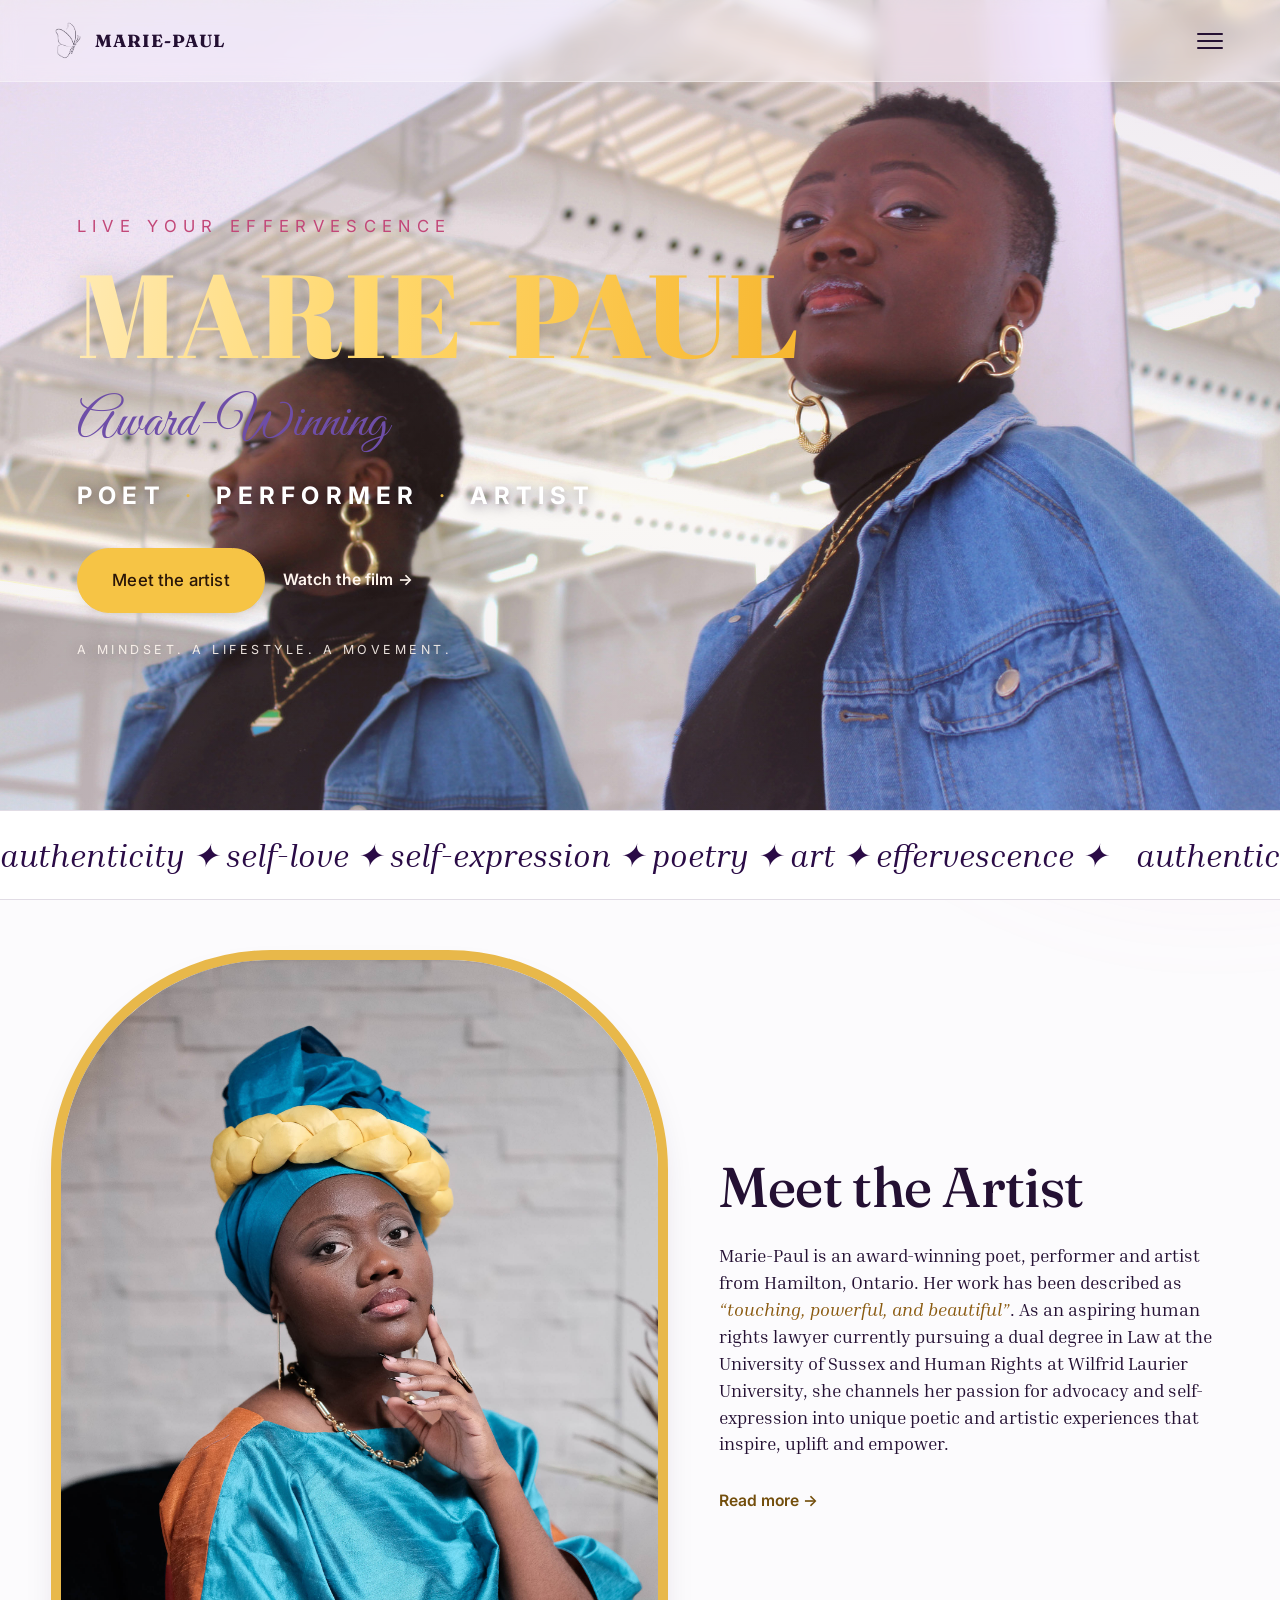
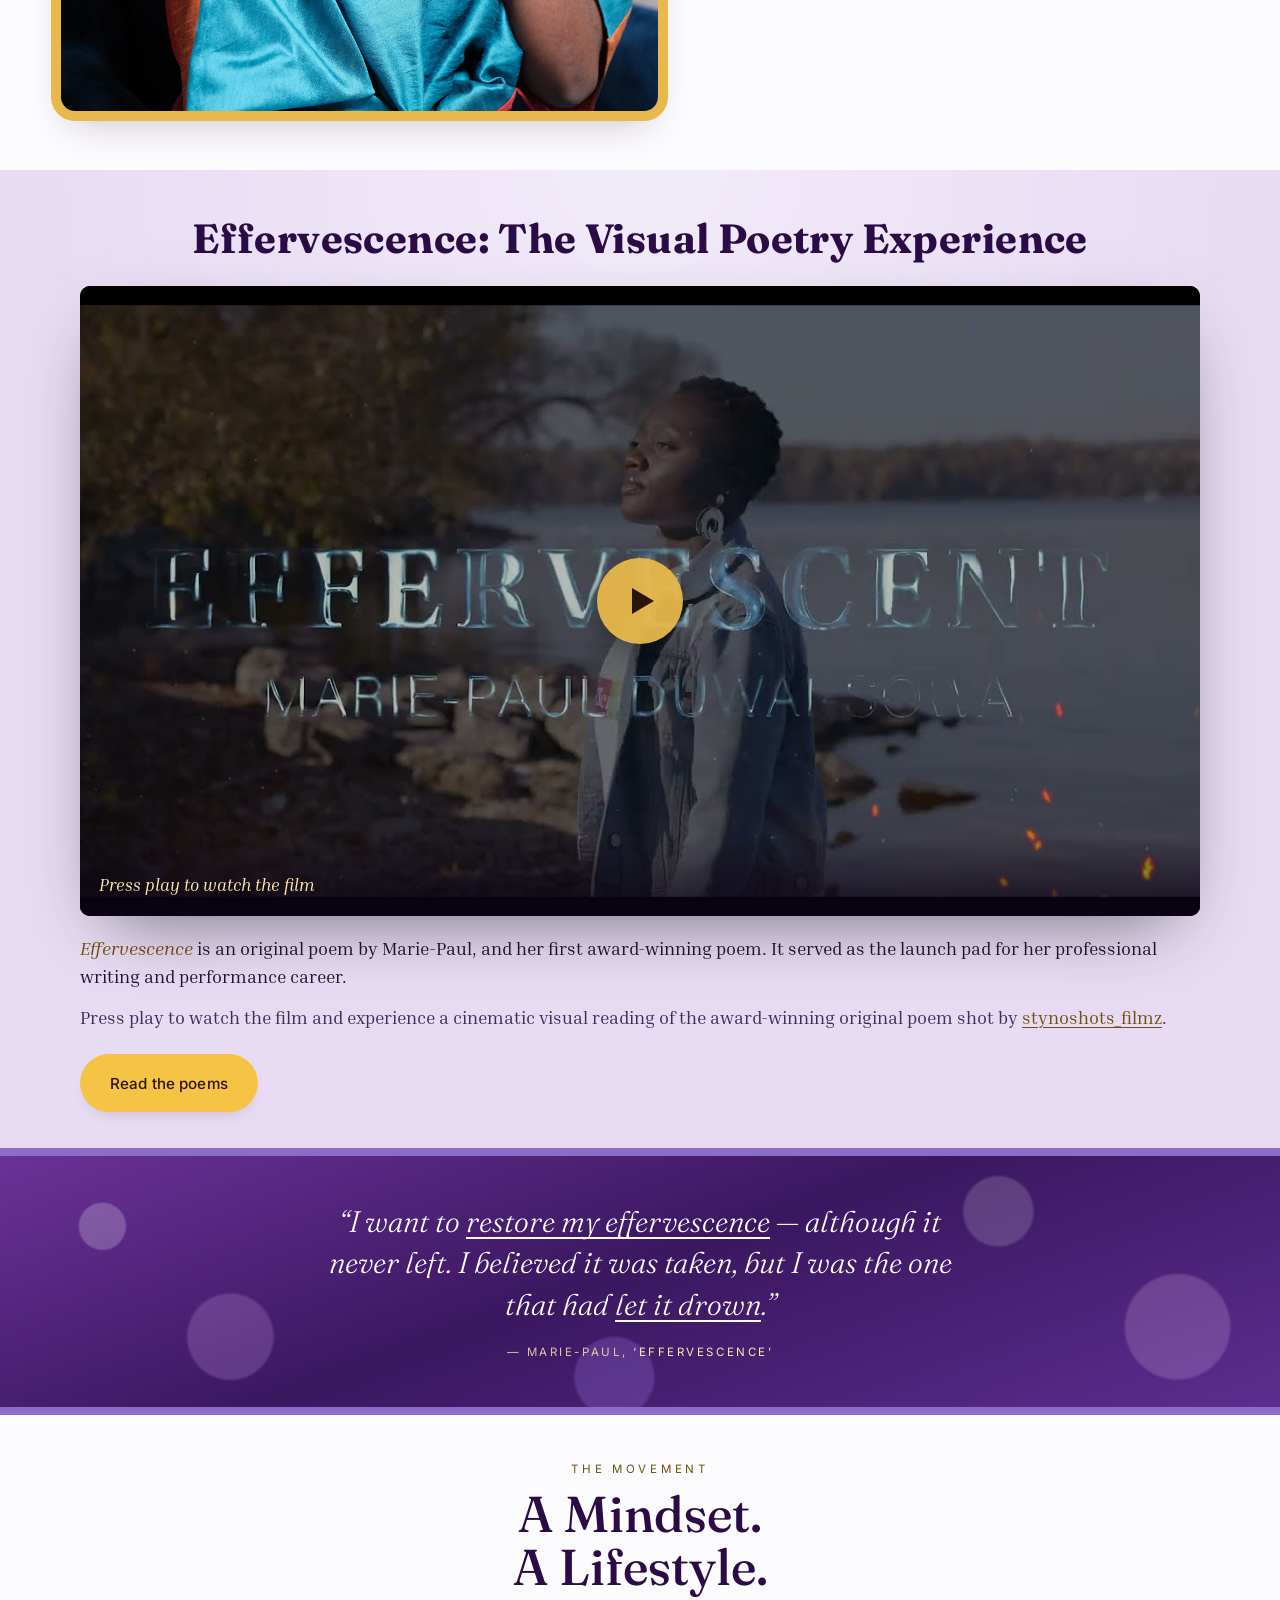
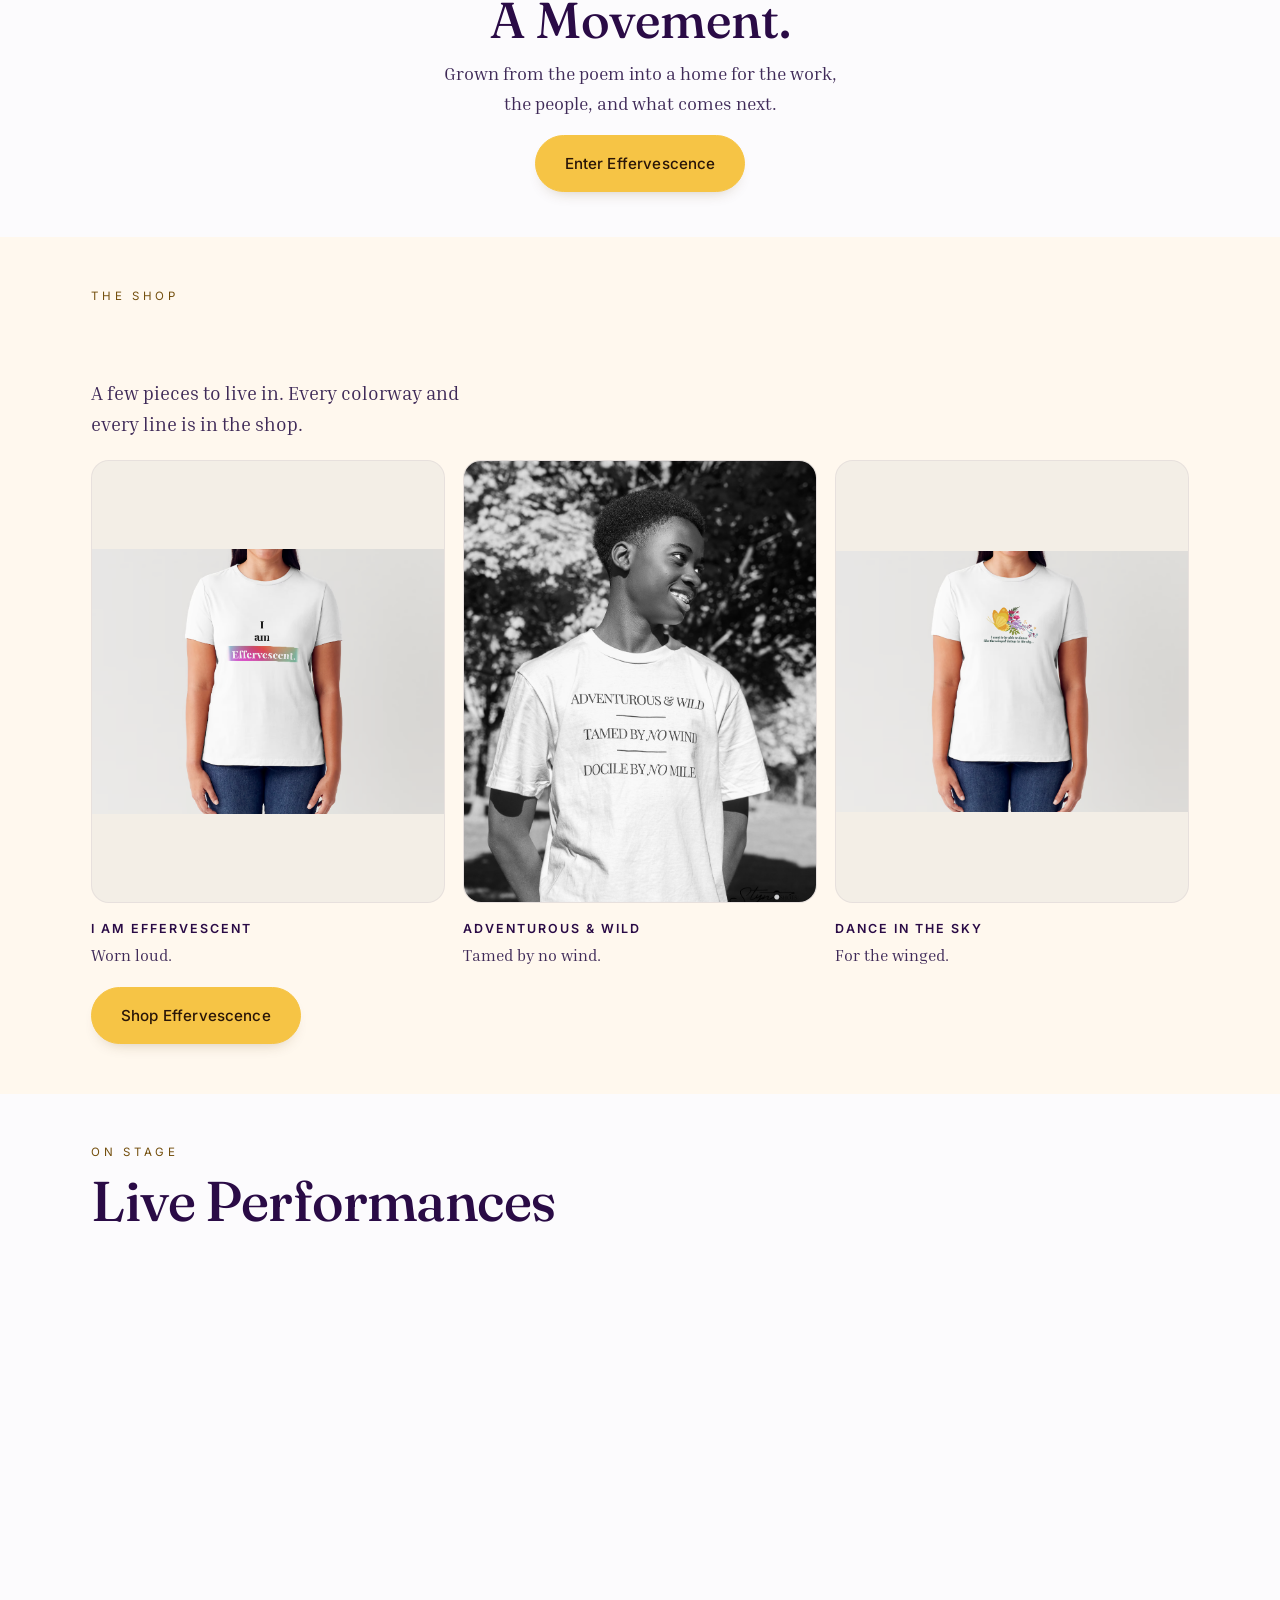
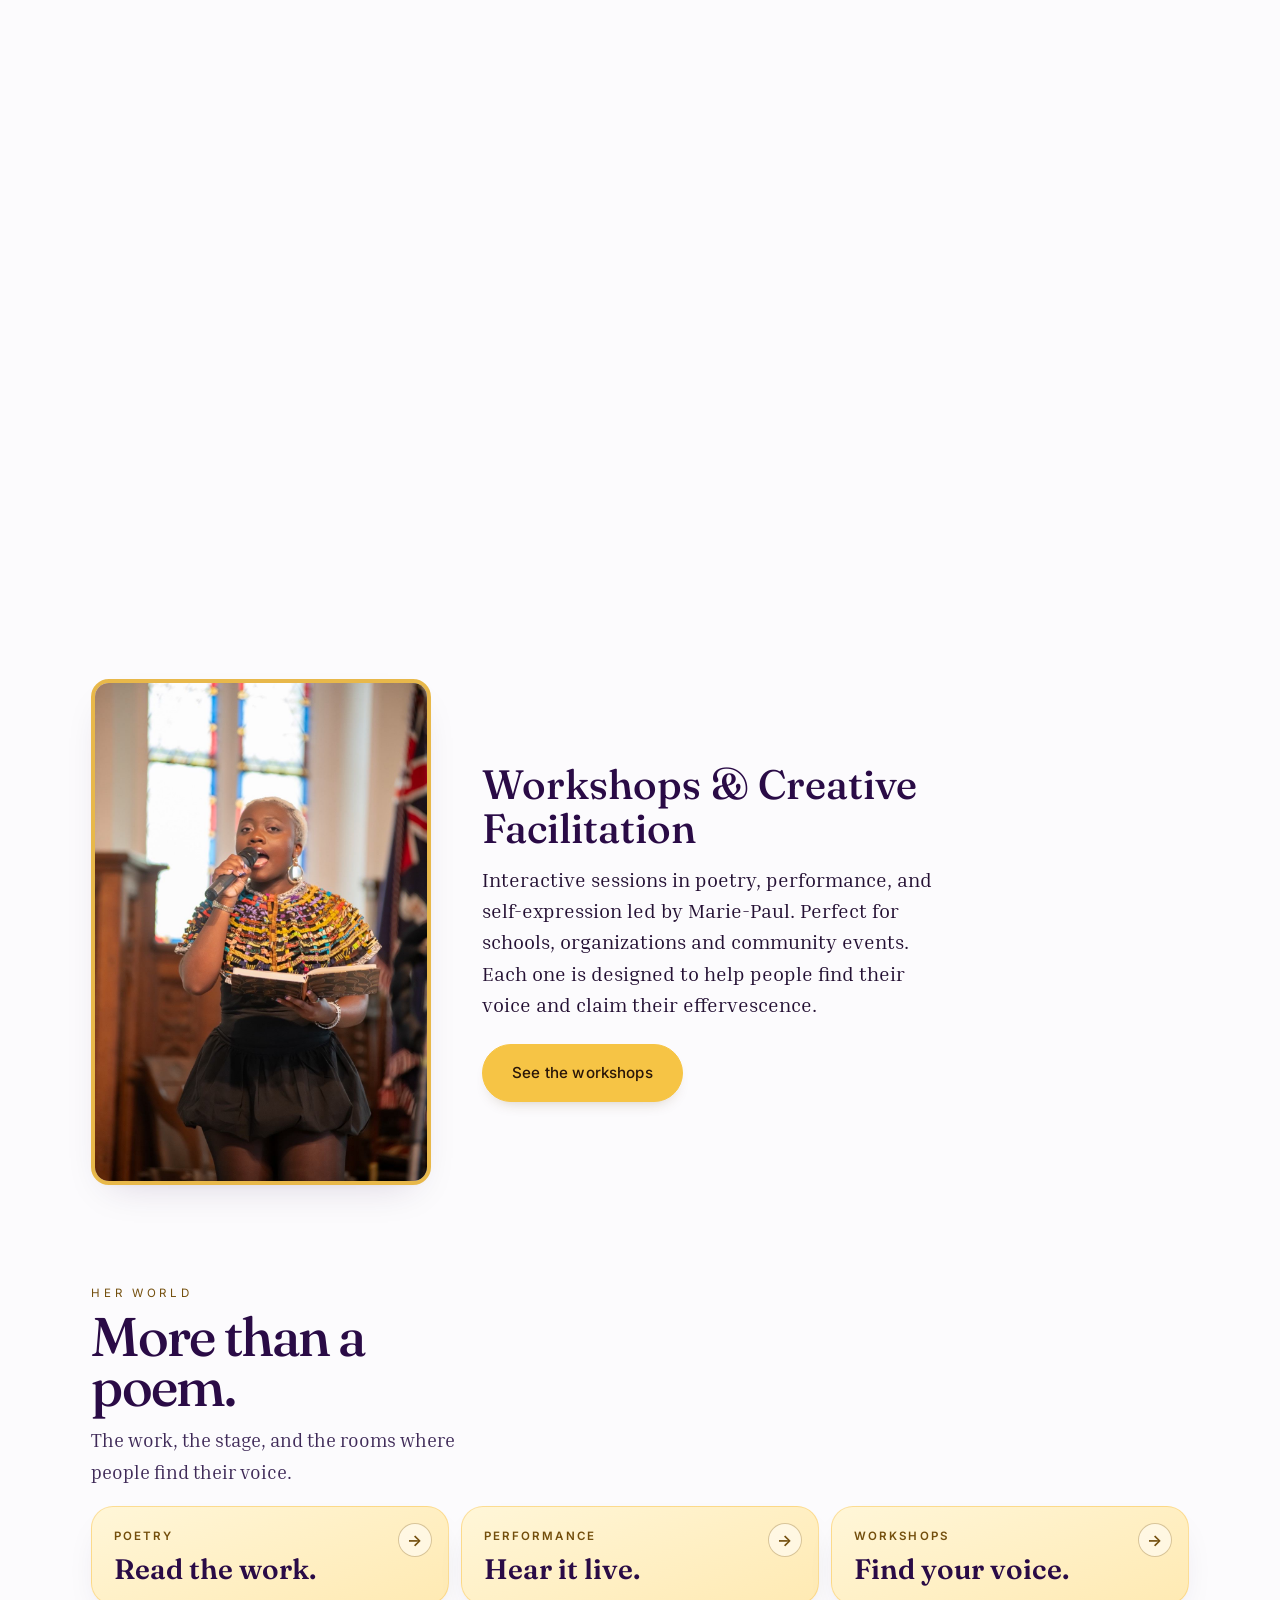
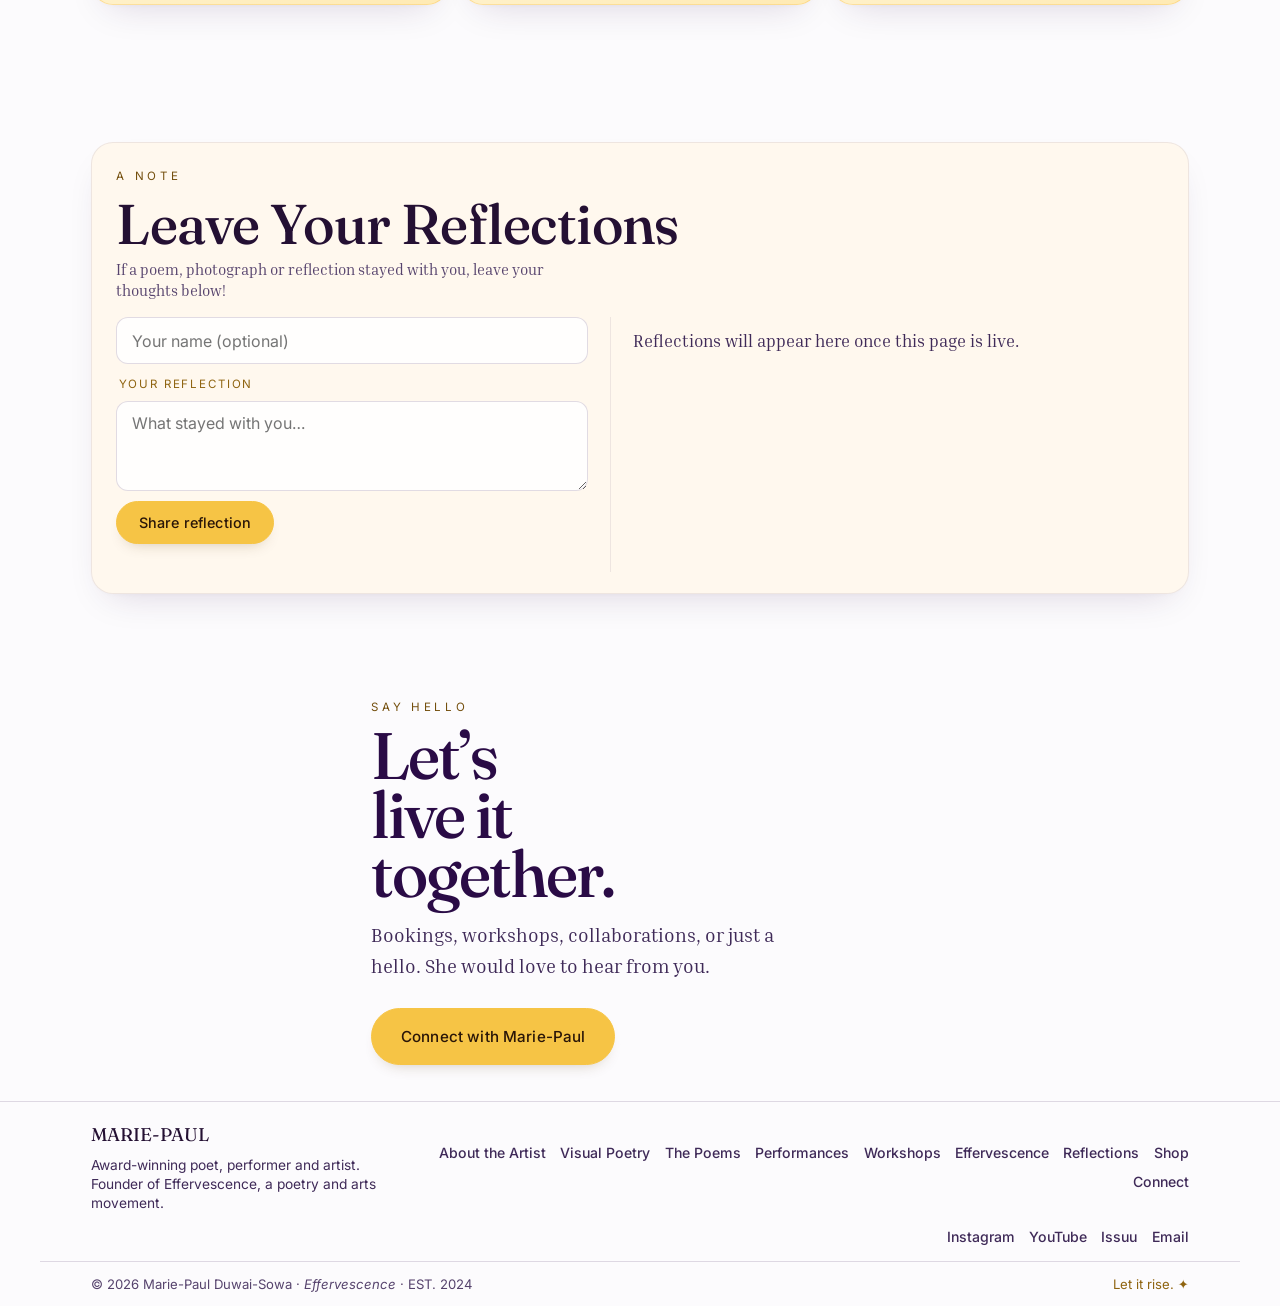
==== commit 78cf57c0: "Drop the stray Email line and compact the footer. The invitation ends on the connect button, and the" ====
--- a/index.html
+++ b/index.html
@@ -18,7 +18,7 @@
   <link rel="preconnect" href="https://fonts.googleapis.com" />
   <link rel="preconnect" href="https://fonts.gstatic.com" crossorigin />
   <link href="https://fonts.googleapis.com/css2?family=Abril+Fatface&family=Fraunces:ital,opsz,wght@0,9..144,400;0,9..144,500;0,9..144,600;0,9..144,700;1,9..144,400;1,9..144,500&family=Great+Vibes&family=Inria+Serif:ital,wght@0,300;0,400;0,700;1,400&family=Inter:wght@400..600&display=swap" rel="stylesheet" />
-  <link rel="stylesheet" href="css/styles.css?v=20261024f" />
+  <link rel="stylesheet" href="css/styles.css?v=20261024g" />
 </head>
 <body>
   <div class="scroll-progress" id="scrollProgress" aria-hidden="true"></div>
@@ -318,7 +318,6 @@
         <h2 class="closer__title">Let’s<br>live it<br>together.</h2>
         <p class="closer__lede">Bookings, workshops, collaborations, or just a hello. She would love to hear from you.</p>
         <a href="connect.html" class="btn btn--gold magnetic">Connect with Marie-Paul</a>
-        <a class="closer__mail" href="mailto:connect@mariepaul.ca">Email</a>
       </div>
       <footer class="footer">
         <div class="container footer__grid">
--- a/css/styles.css
+++ b/css/styles.css
@@ -678,15 +678,23 @@
 .form__note.is-error { color: var(--rose-deep); }
 
 /* ---------- Footer ---------- */
-.footer { border-top: 1px solid var(--line); padding-top: 2.2rem; margin-top: 1.2rem; }
-.footer__grid { display: grid; grid-template-columns: 1.5fr 1fr 1fr; gap: 1.4rem; padding-bottom: 1.6rem; }
-.footer__logo { font-family: var(--font-display); font-size: 1.4rem; }
+.footer { border-top: 1px solid var(--line); padding-top: 1.15rem; margin-top: 0.6rem; }
+.footer__grid {
+  display: grid;
+  grid-template-columns: minmax(12rem, 18rem) minmax(0, 1fr);
+  gap: 0.7rem 2rem;
+  align-items: center;
+  padding-bottom: 0.85rem;
+}
+.footer__logo { font-family: var(--font-display); font-size: 1.15rem; }
 .footer__logo em { font-style: italic; color: var(--gold-soft); }
-.footer__brand p { color: var(--mist); margin-top: 0.8rem; max-width: 34ch; font-size: 0.95rem; }
-.footer__nav, .footer__social { display: flex; flex-direction: column; gap: 0.7rem; }
-.footer__nav a, .footer__social a { color: var(--mist); font-size: 0.95rem; font-weight: 500; transition: color 0.3s; width: fit-content; }
+.footer__brand p { color: var(--mist); margin-top: 0.3rem; max-width: 32ch; font-size: 0.86rem; line-height: 1.4; }
+.footer__nav, .footer__social { display: flex; flex-wrap: wrap; gap: 0.35rem 0.9rem; }
+.footer__nav { justify-content: flex-end; }
+.footer__social { grid-column: 2; justify-content: flex-end; }
+.footer__nav a, .footer__social a { color: var(--mist); font-size: 0.88rem; font-weight: 500; transition: color 0.3s; width: auto; }
 .footer__nav a:hover, .footer__social a:hover { color: var(--gold-deep); }
-.footer__base { display: flex; justify-content: space-between; align-items: center; padding-block: 1.8rem; border-top: 1px solid var(--line); color: var(--muted); font-size: 0.85rem; flex-wrap: wrap; gap: 0.6rem; }
+.footer__base { display: flex; justify-content: space-between; align-items: center; padding-block: 0.7rem; border-top: 1px solid var(--line); color: var(--muted); font-size: 0.82rem; flex-wrap: wrap; gap: 0.4rem; }
 .footer__made { color: var(--gold); }
 
 /* ---------- Reveal animation ---------- */
@@ -1262,6 +1270,8 @@
   .reflections { max-height: 14rem; }
   .comments__sub { white-space: normal; }
   .footer__grid { grid-template-columns: 1fr; }
+  .footer__nav, .footer__social { justify-content: flex-start; }
+  .footer__social { grid-column: auto; }
   .shop__editorial { grid-template-columns: 1fr; }
   .mag__book { grid-template-columns: 1fr; grid-template-rows: auto auto; max-height: 86vh; overflow-y: auto; }
   .mag__spine { display: none; }
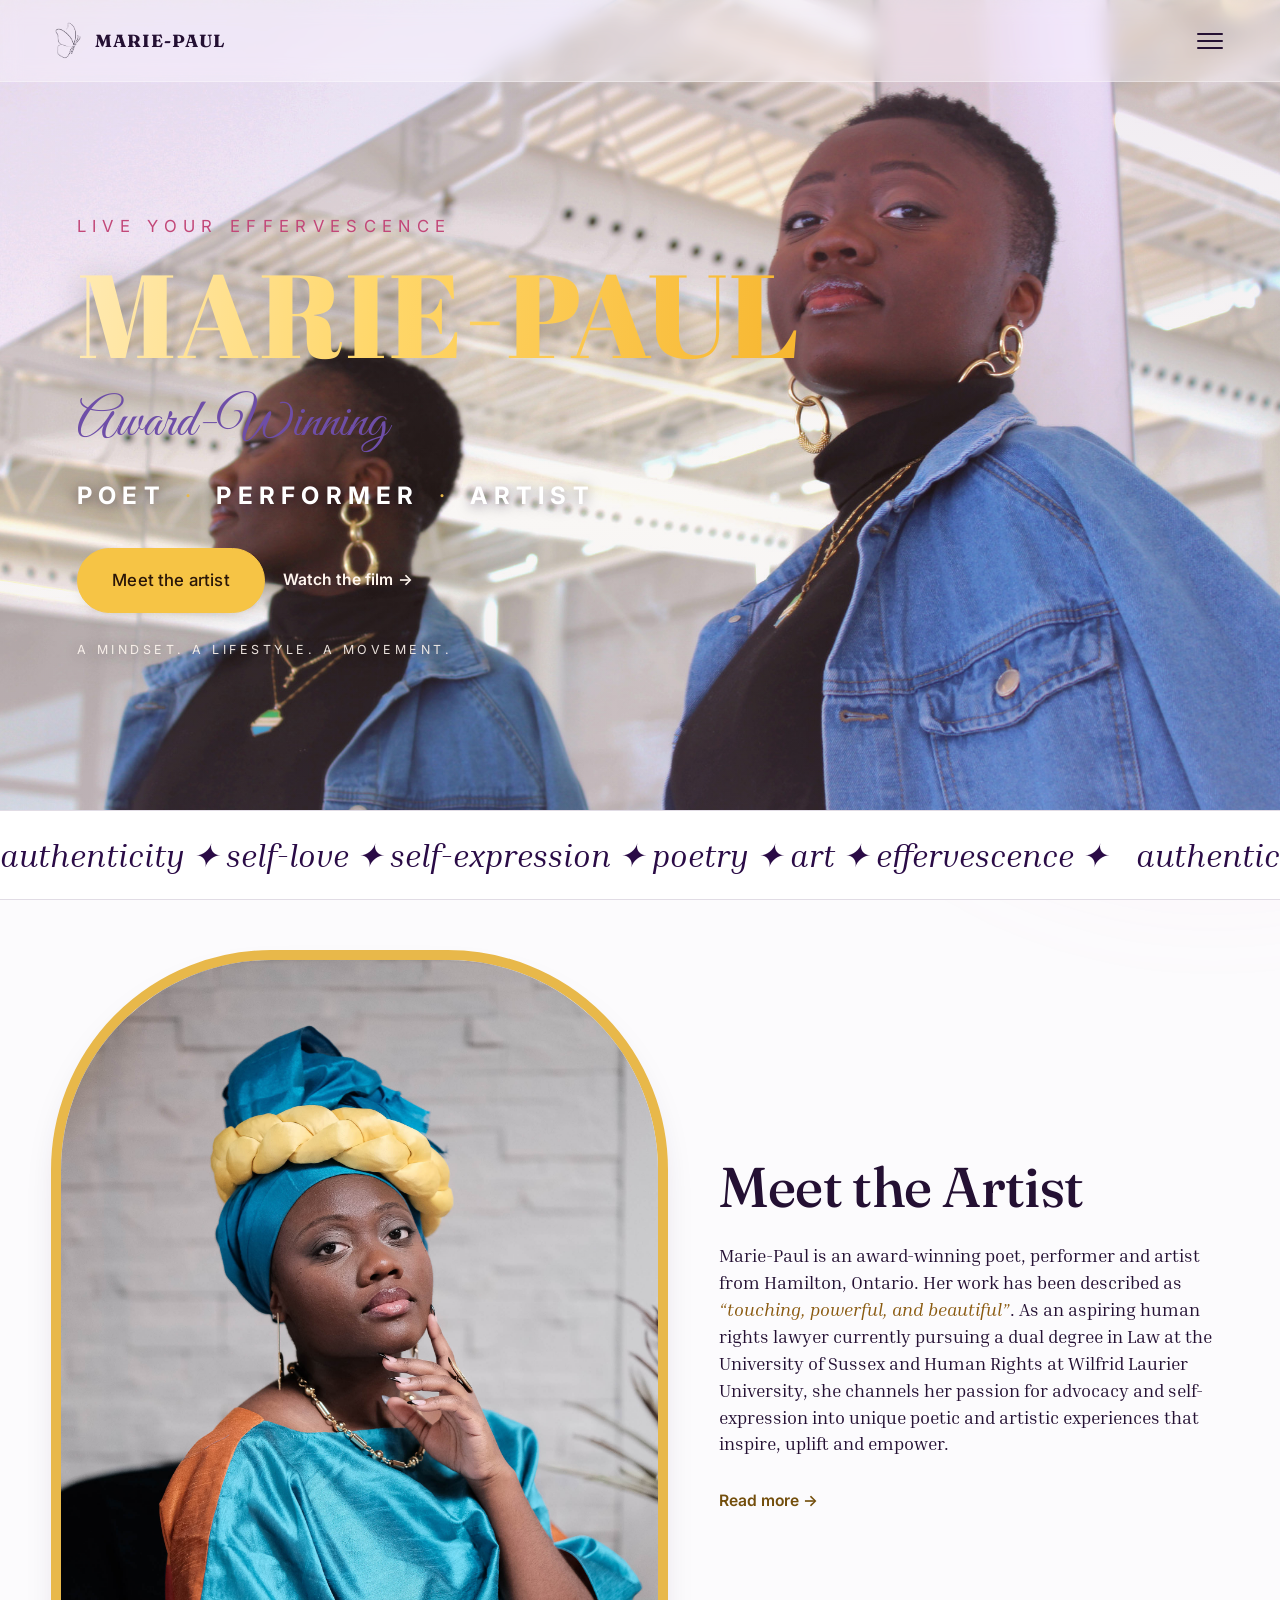
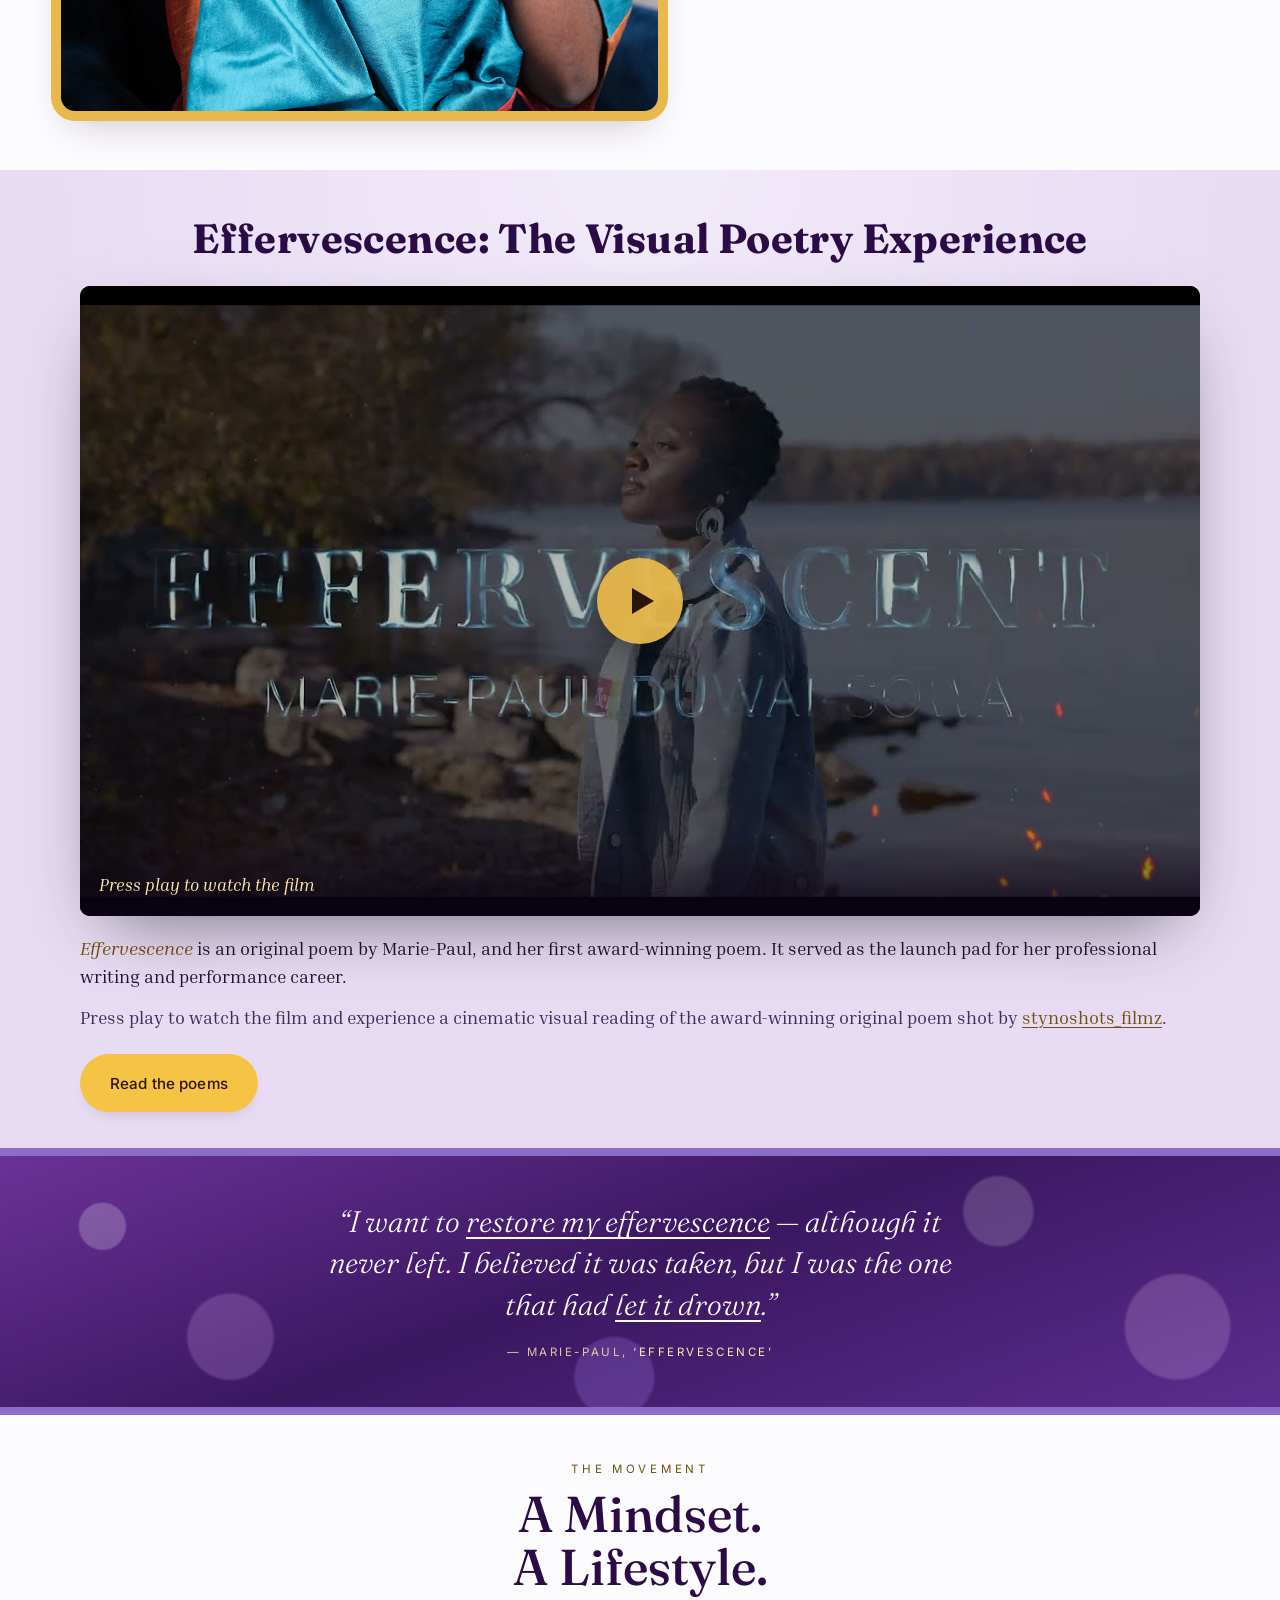
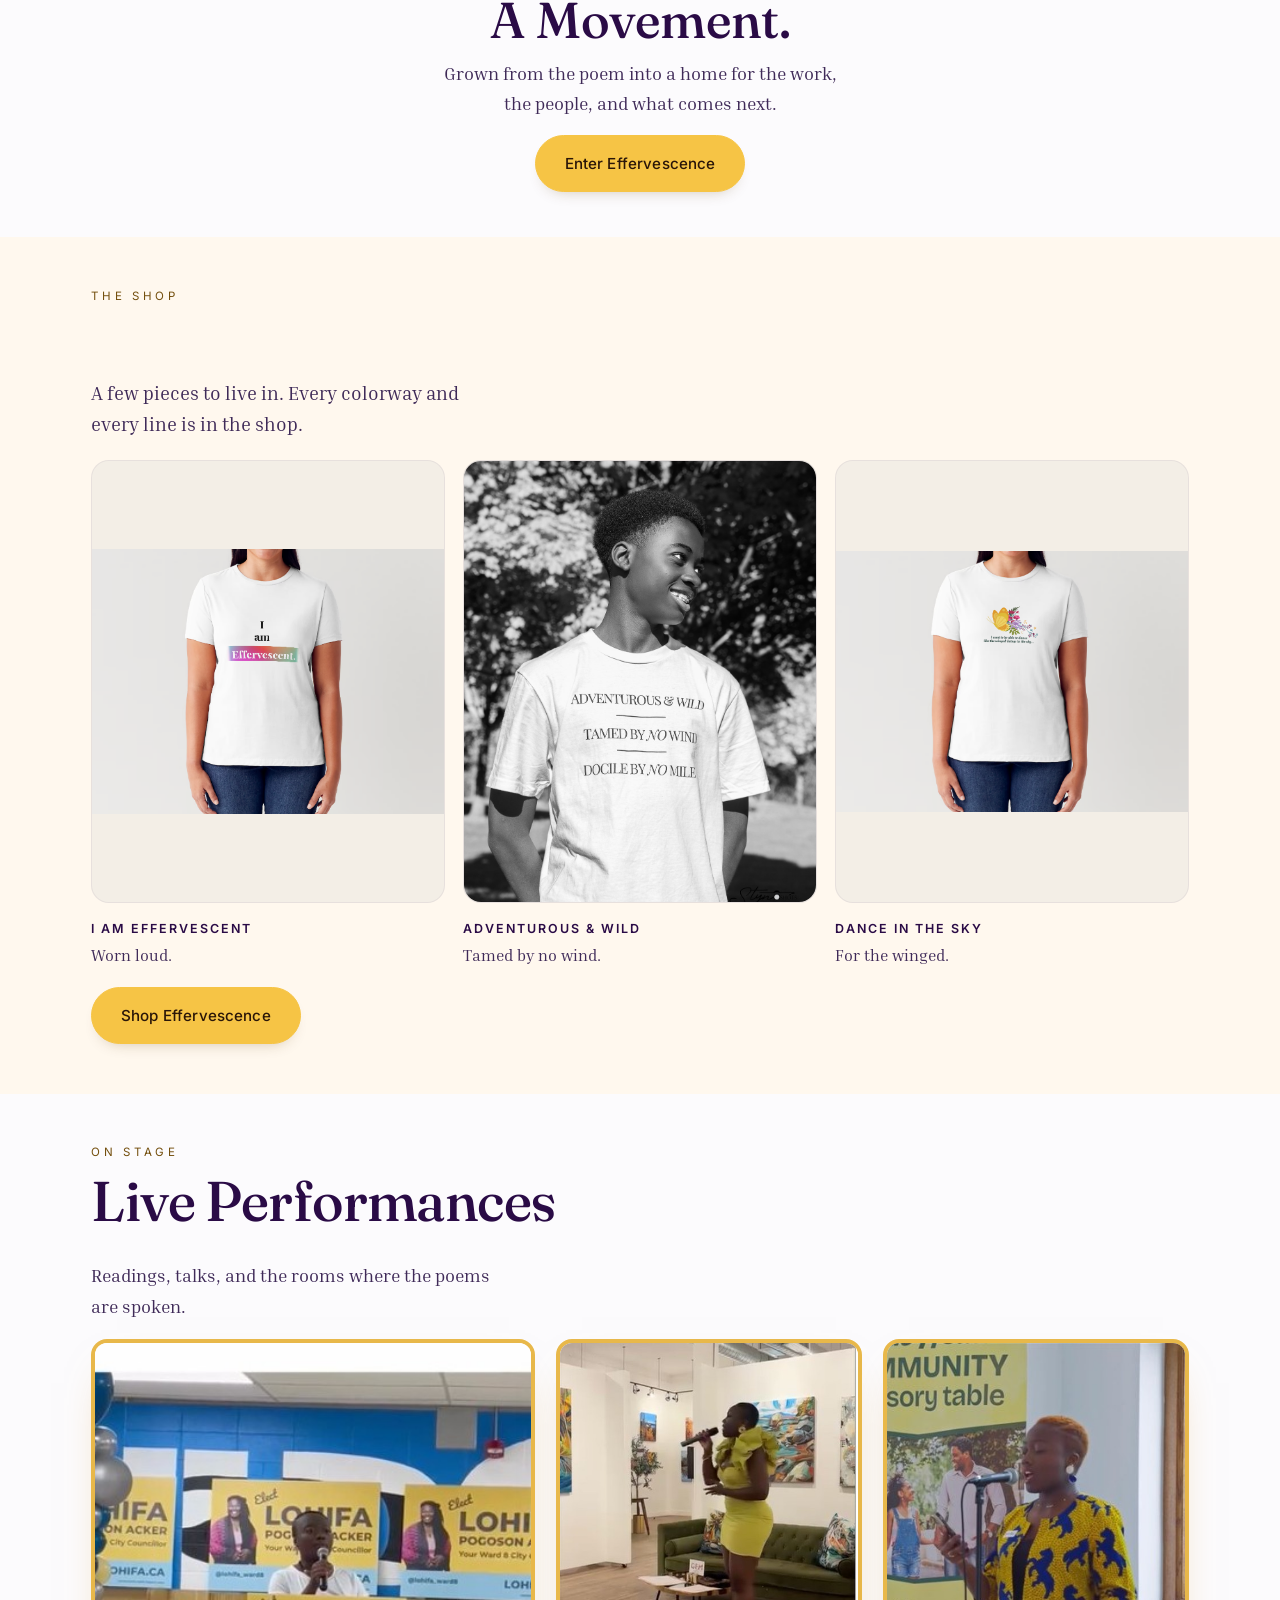
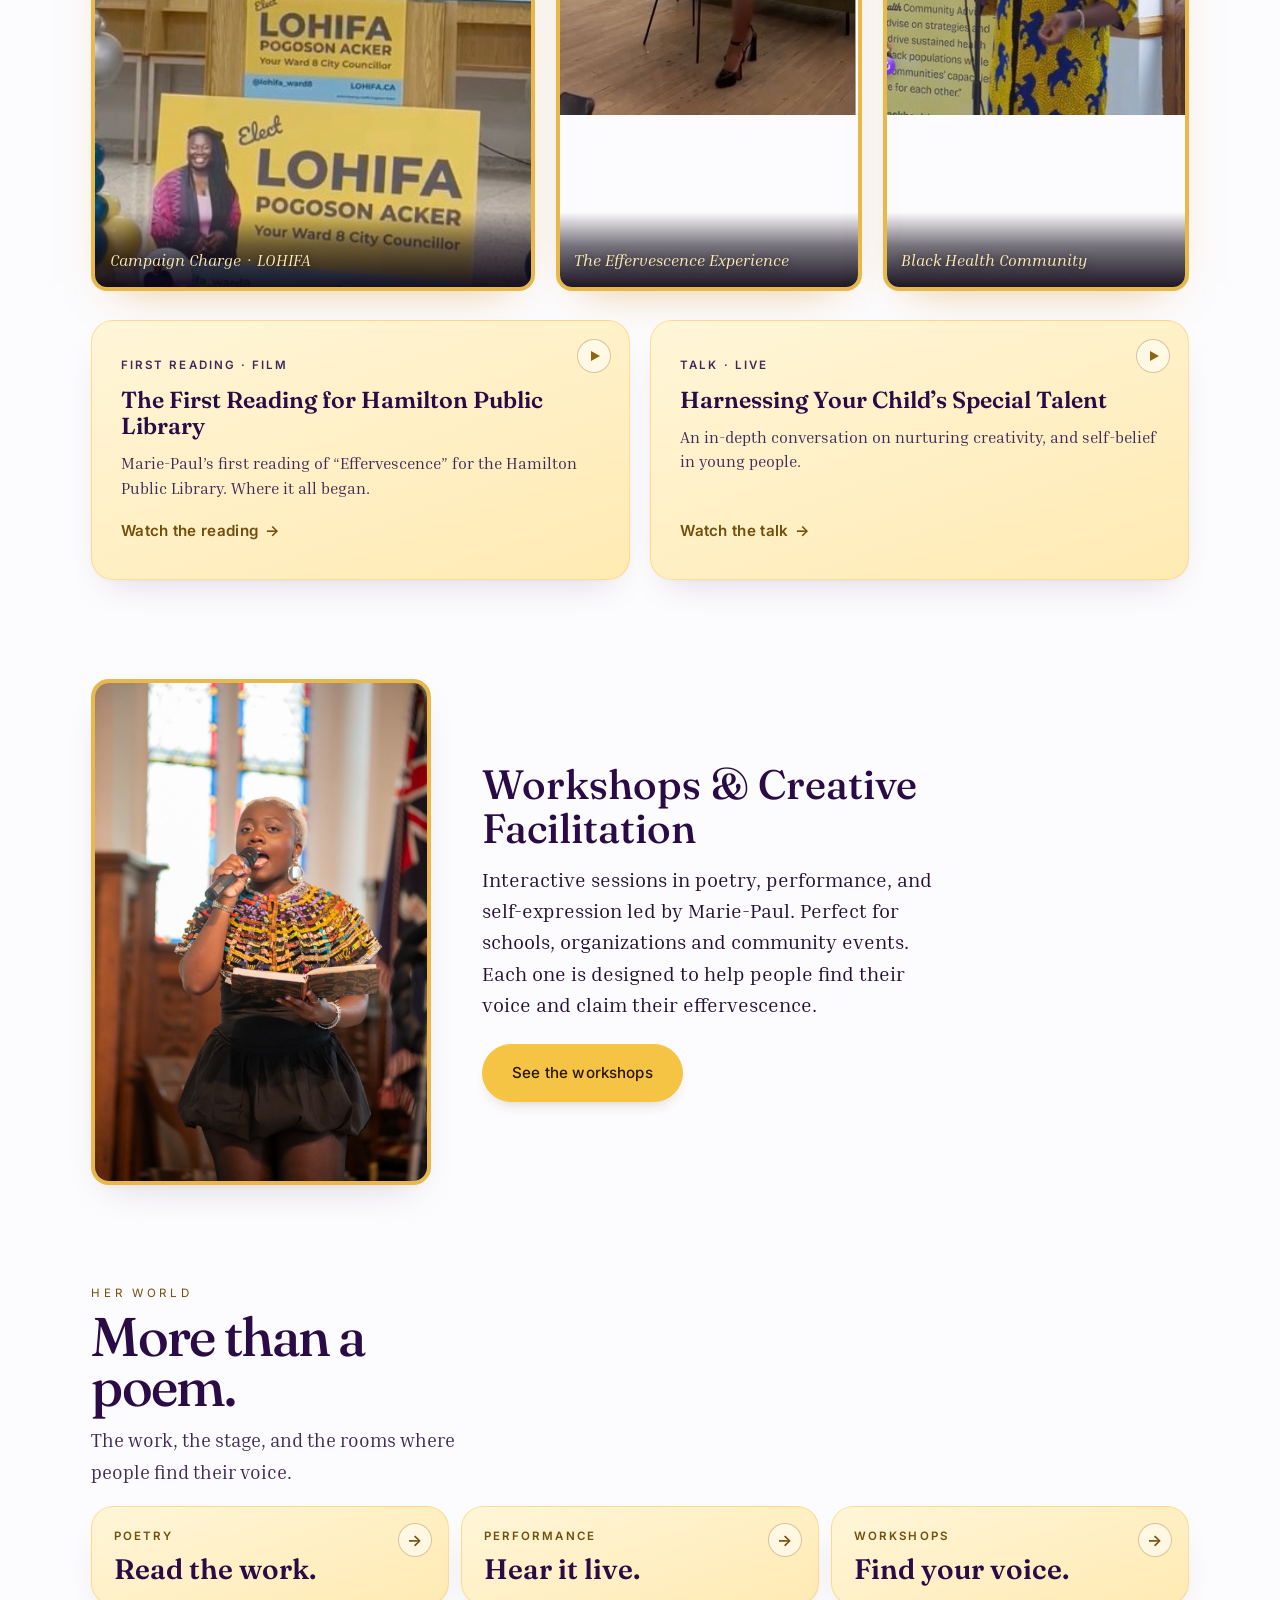
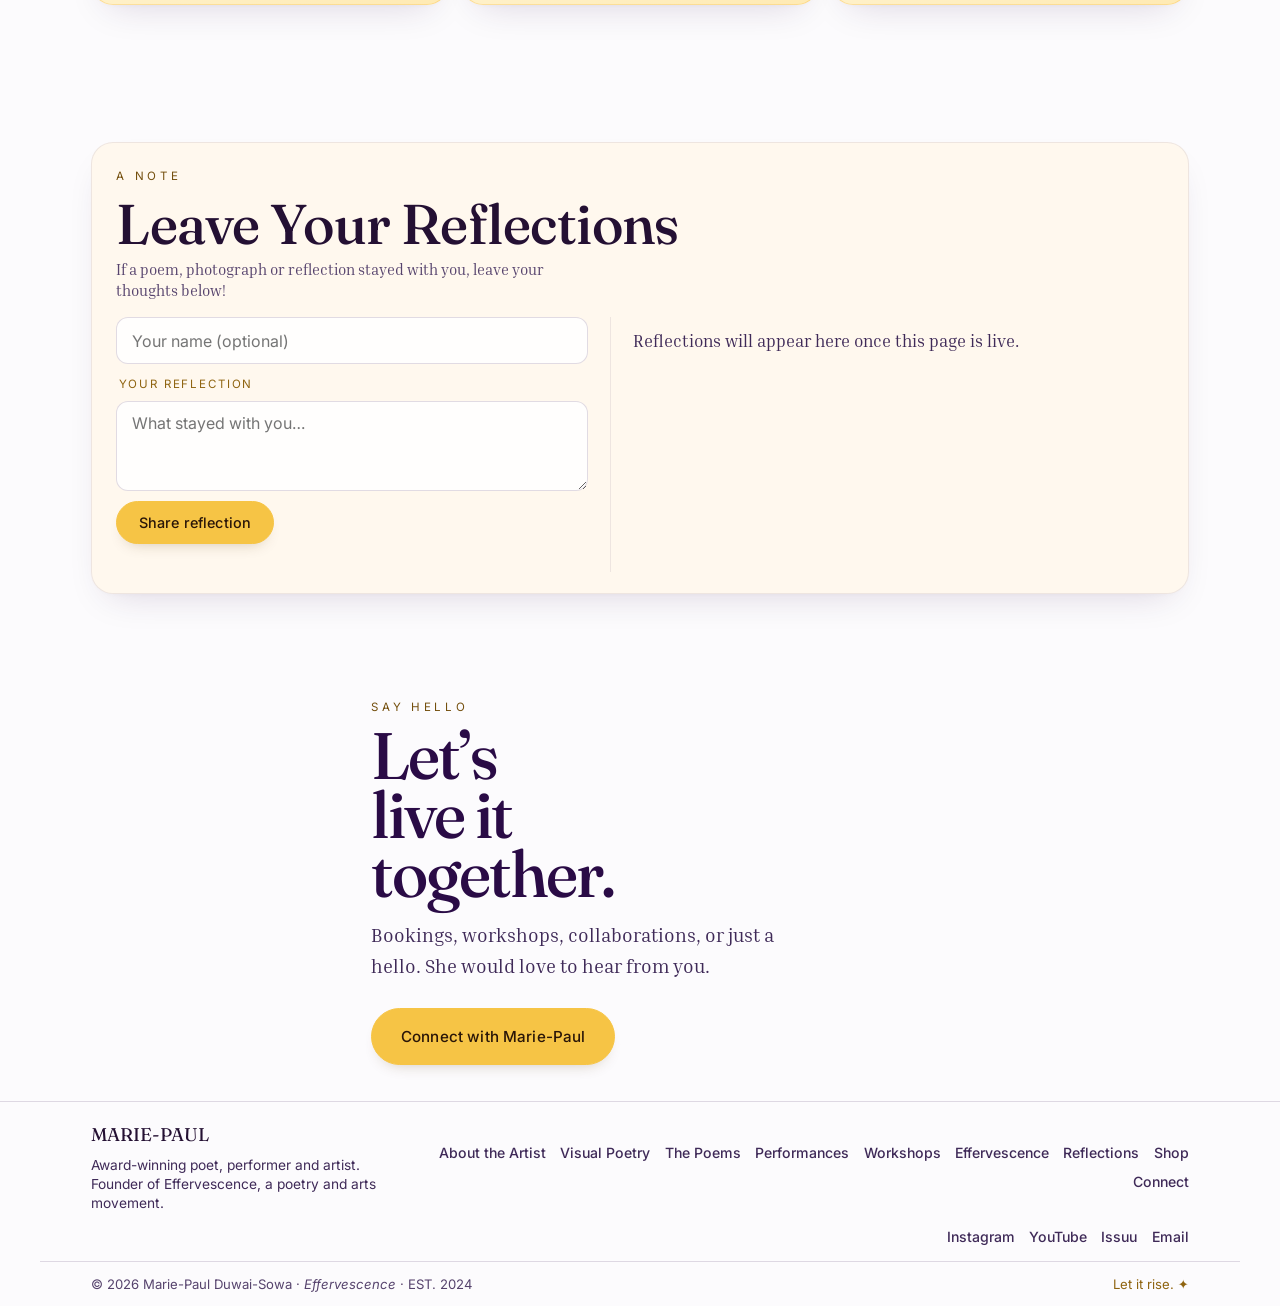
==== commit b49ba428: "Take the two teal portraits out of the homepage hero. The denim portrait, the speaking photo, and th" ====
--- a/index.html
+++ b/index.html
@@ -58,8 +58,6 @@
       <div class="hero__visual">
         <div class="hero__slideshow" id="heroSlideshow">
           <img class="hero__slide is-active" src="assets/hero/hero-1.jpg" alt="Marie-Paul in a denim jacket and black turtleneck" width="1920" height="1280" />
-          <img class="hero__slide hero__slide--two" src="assets/hero/hero-2.jpg" alt="Marie-Paul seated in a teal headwrap and flowing teal and orange gown" width="1333" height="2000" />
-          <img class="hero__slide" src="assets/hero/hero-3.jpg" alt="Marie-Paul seated in a blue velvet chair in vibrant teal and orange attire" width="2000" height="3000" />
           <img class="hero__slide hero__slide--speak" src="assets/hero/hero-speaking.jpg" alt="Marie-Paul speaking into a microphone in a colorful top" width="1600" height="1066" />
           <img class="hero__slide hero__slide--pink" src="assets/hero/hero-pink.jpg" alt="Marie-Paul smiling in a pink cardigan and gold earrings" width="2000" height="1500" />
         </div>
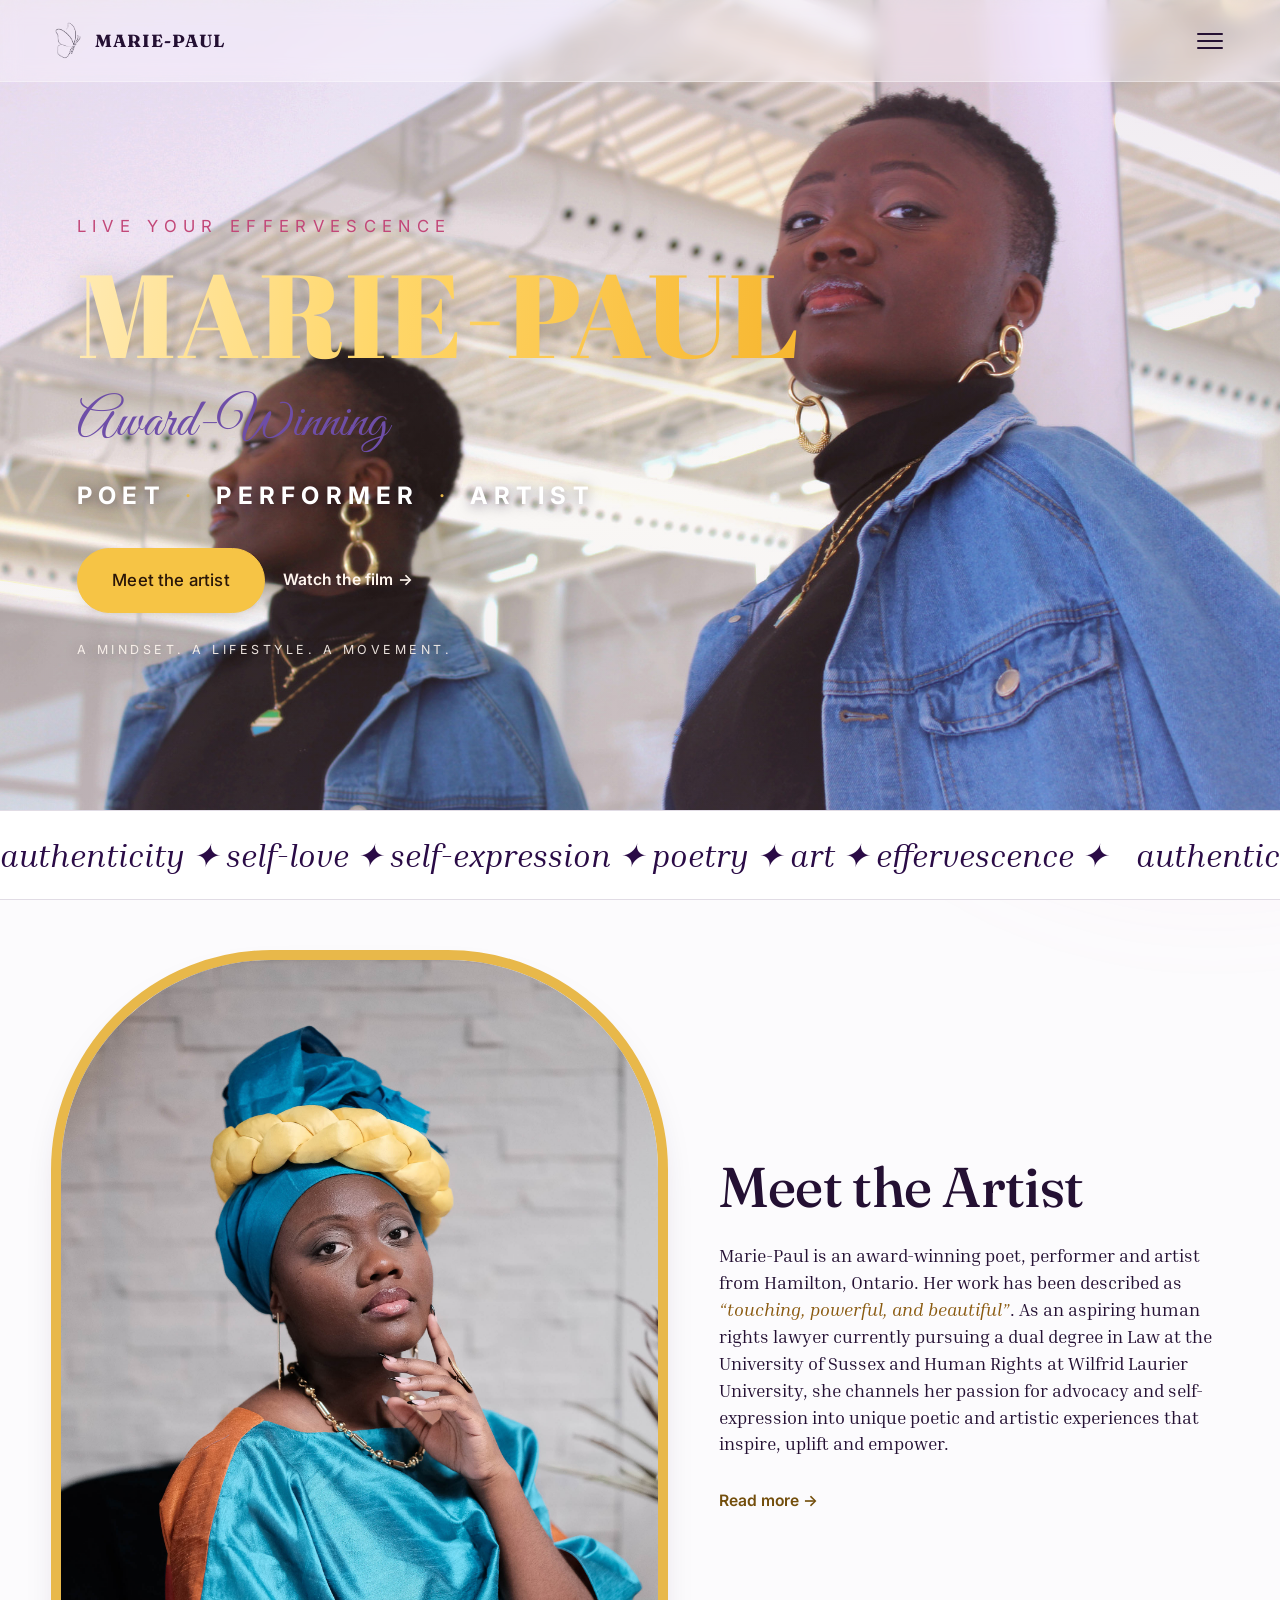
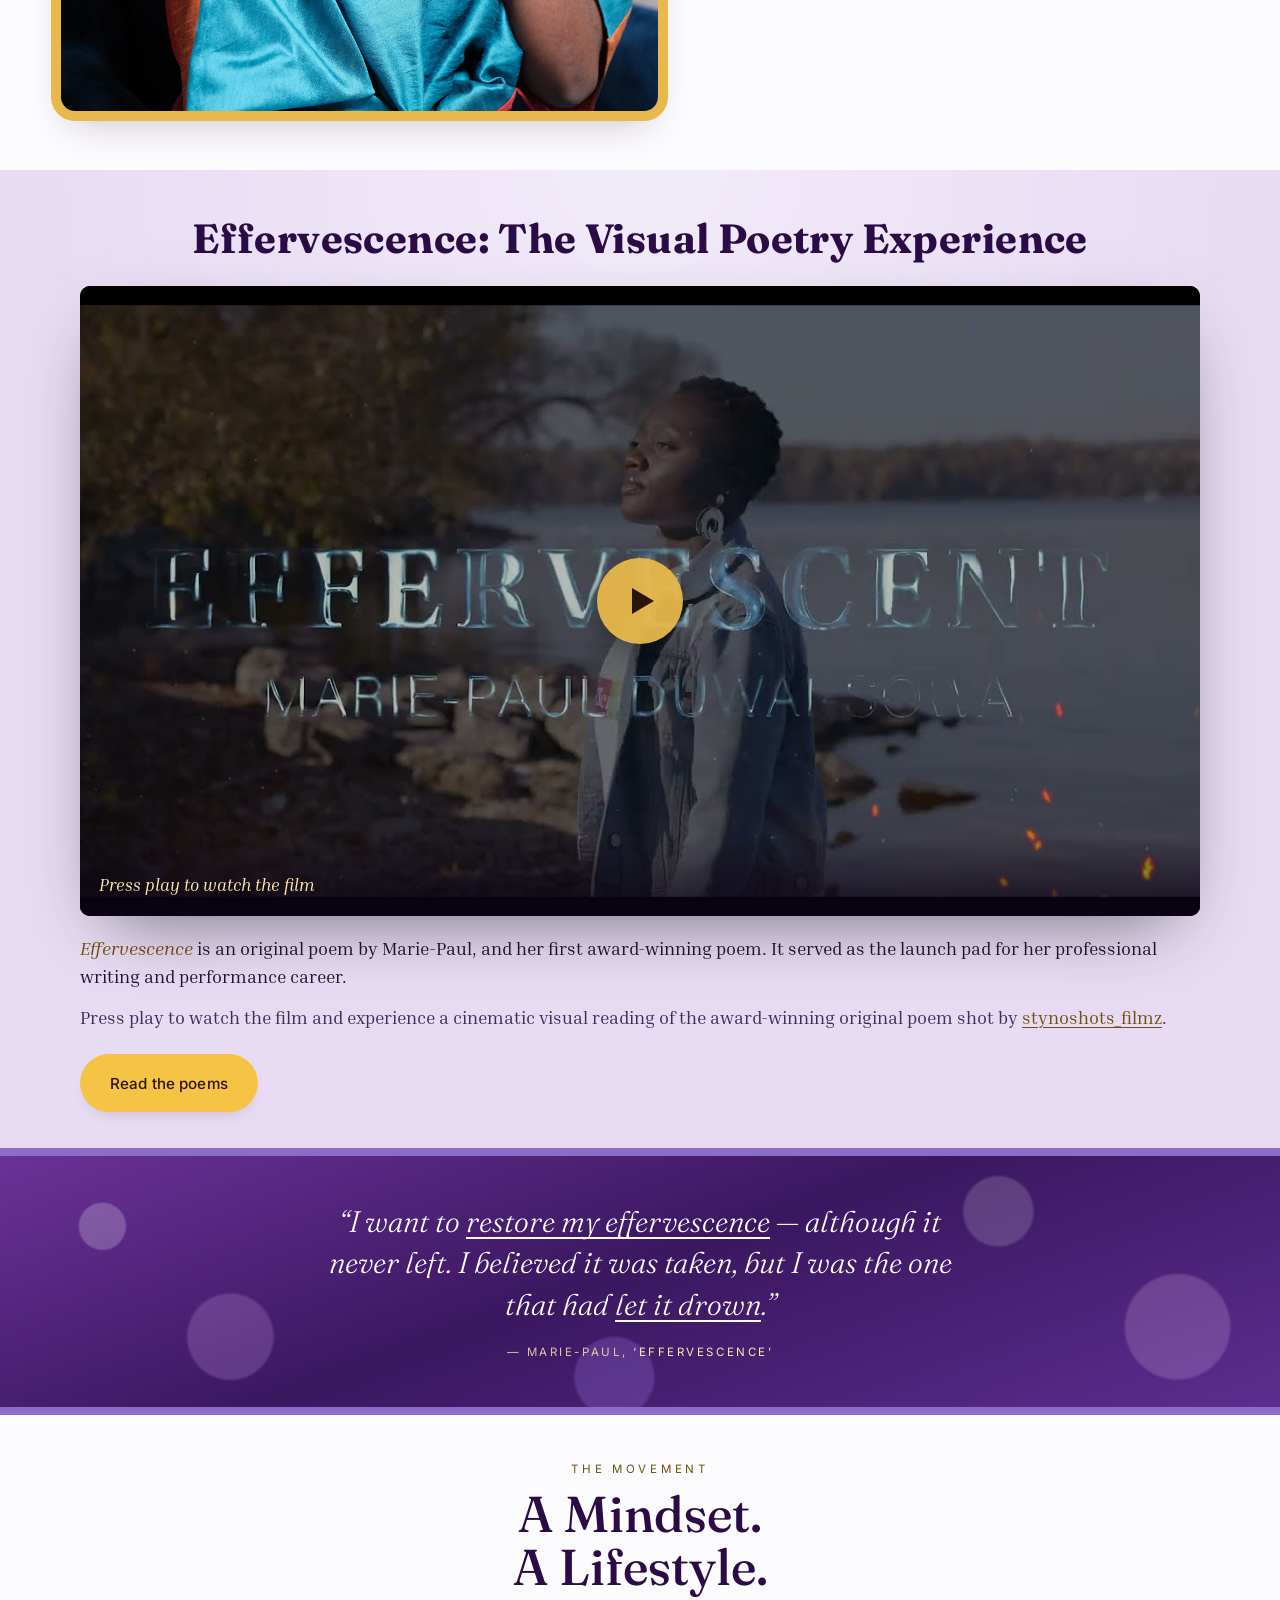
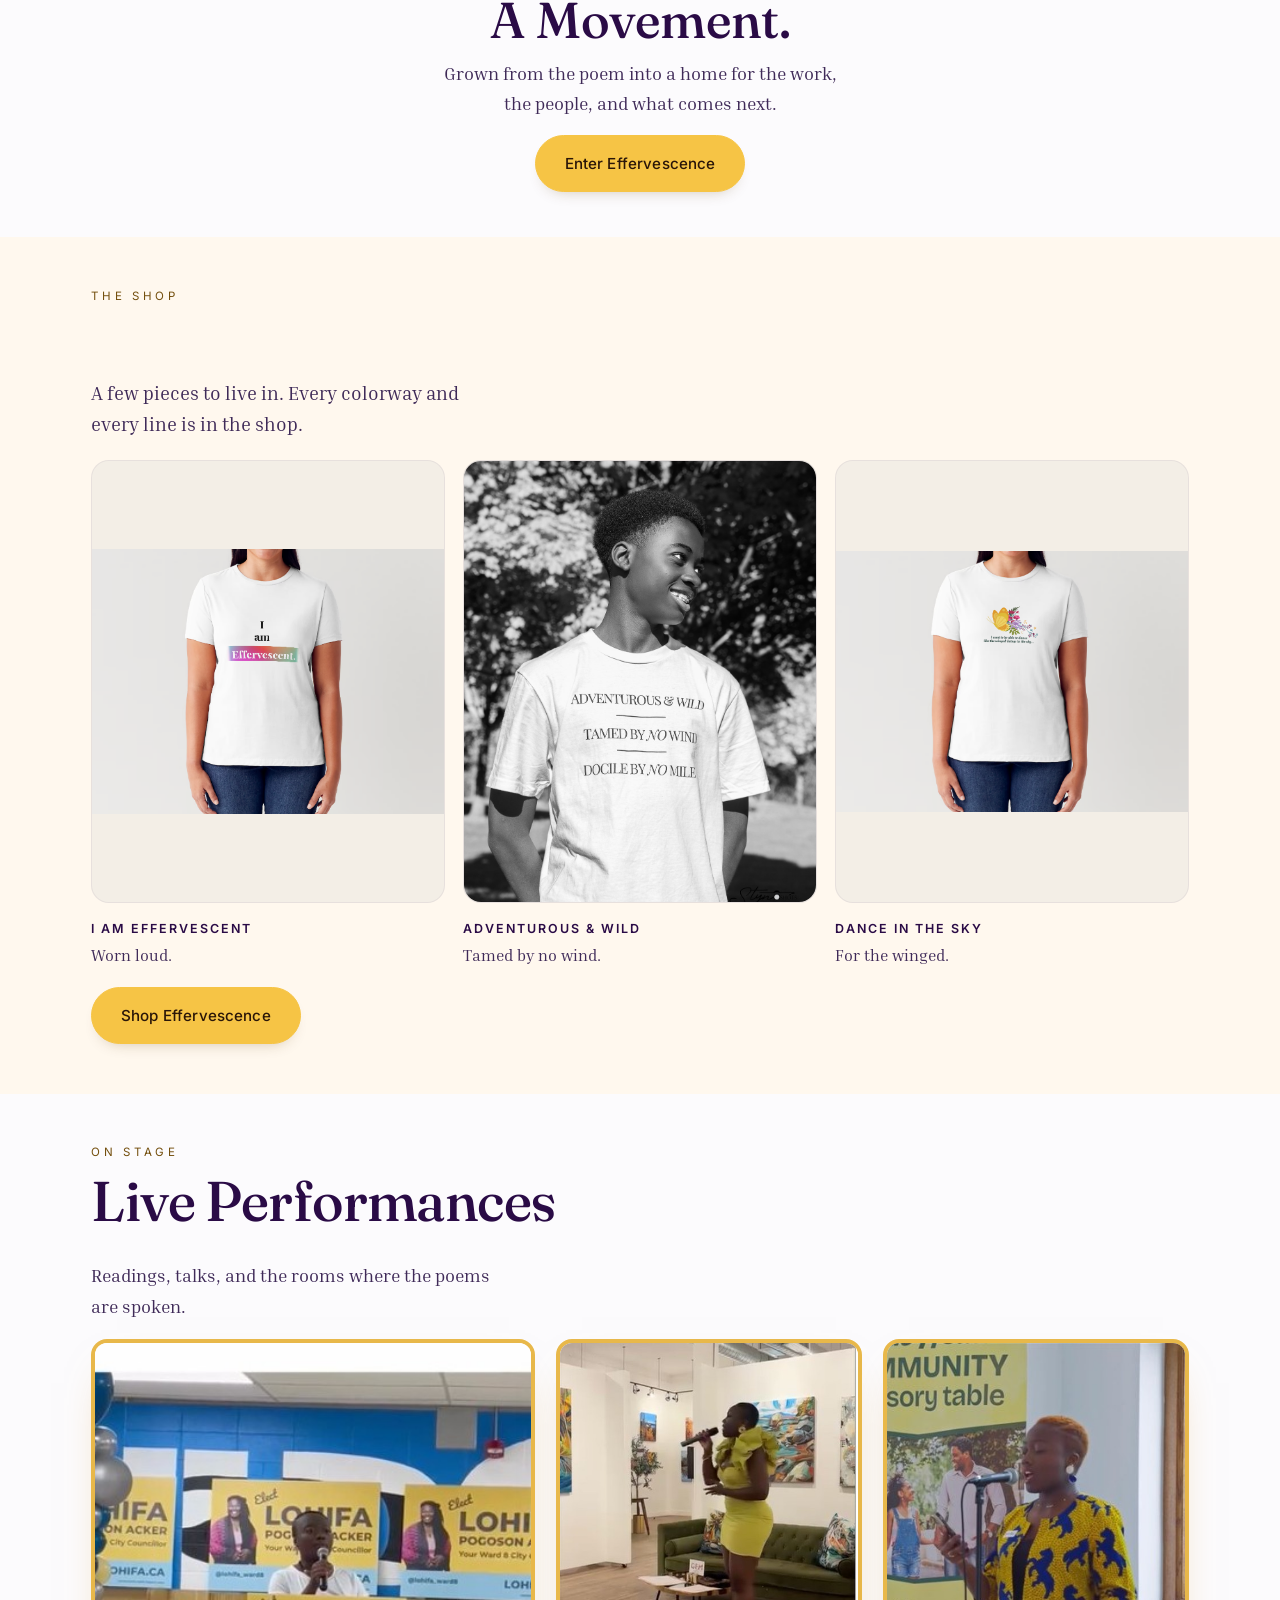
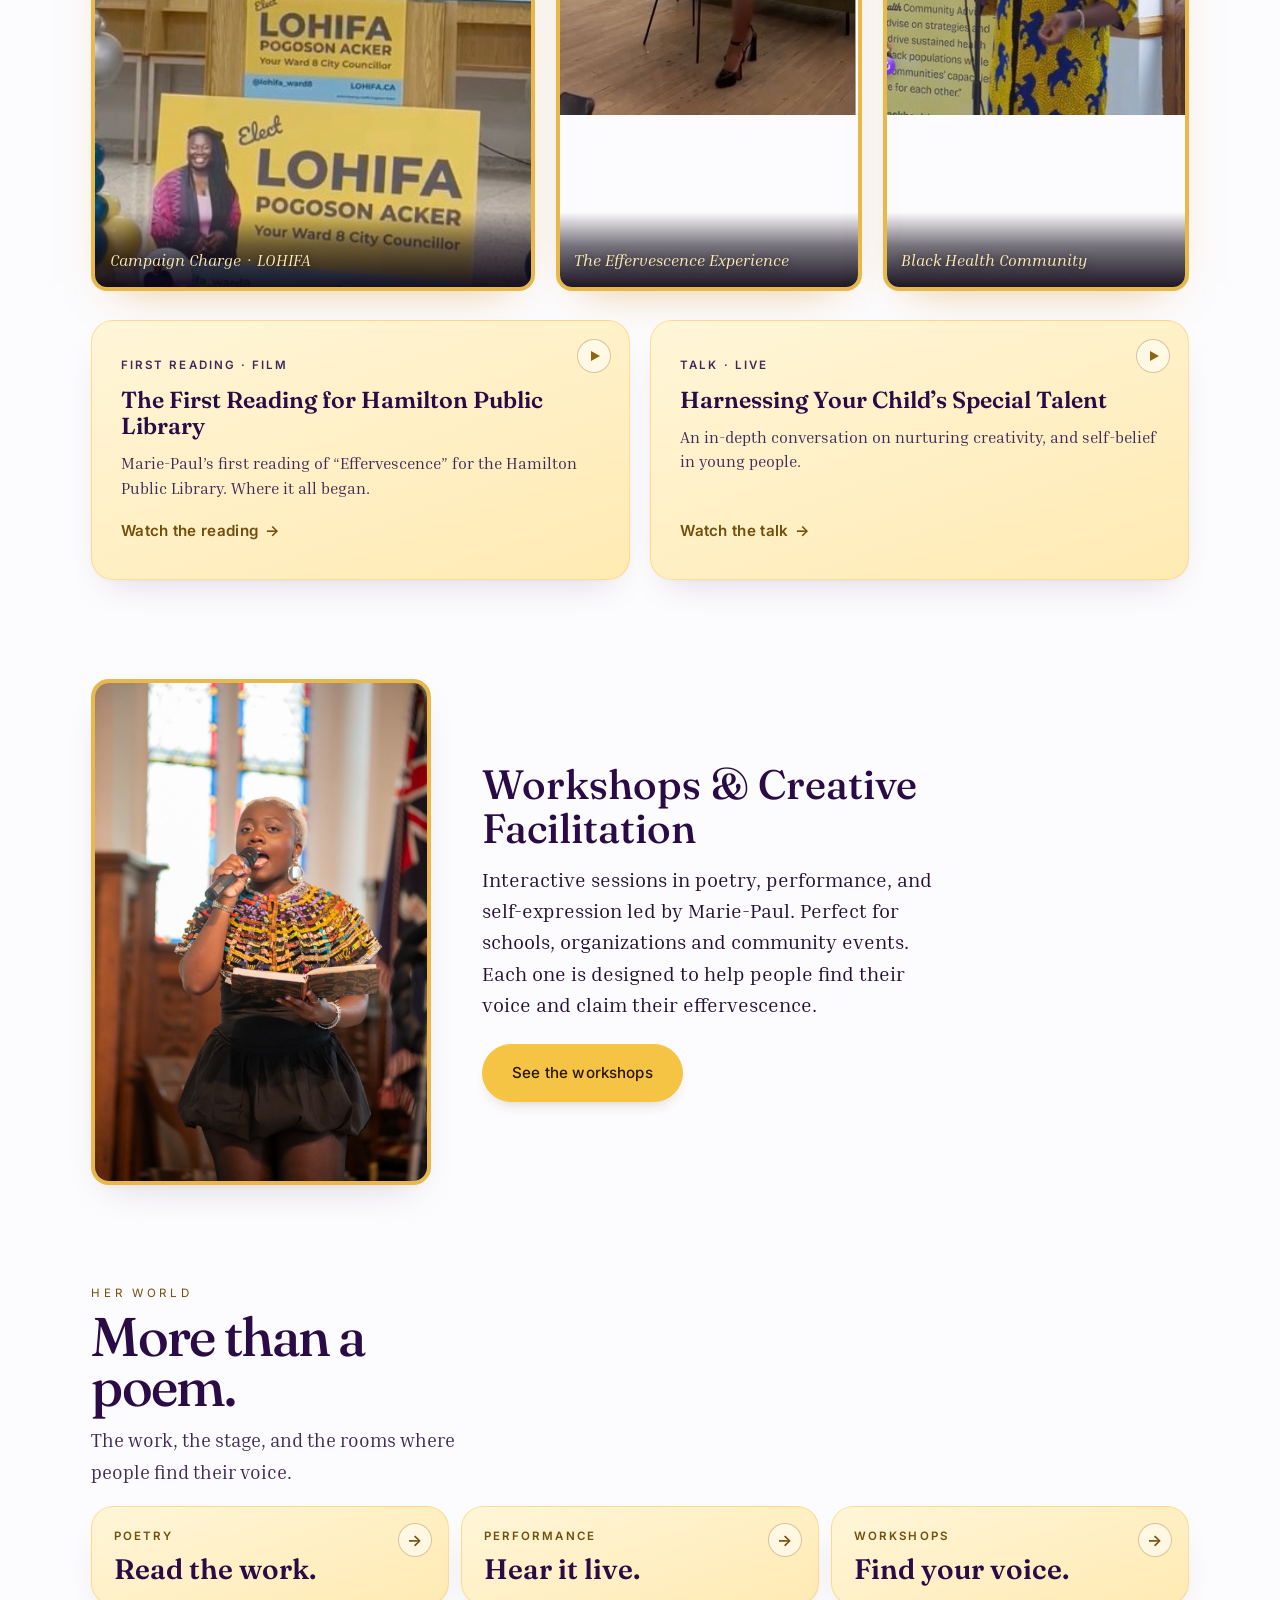
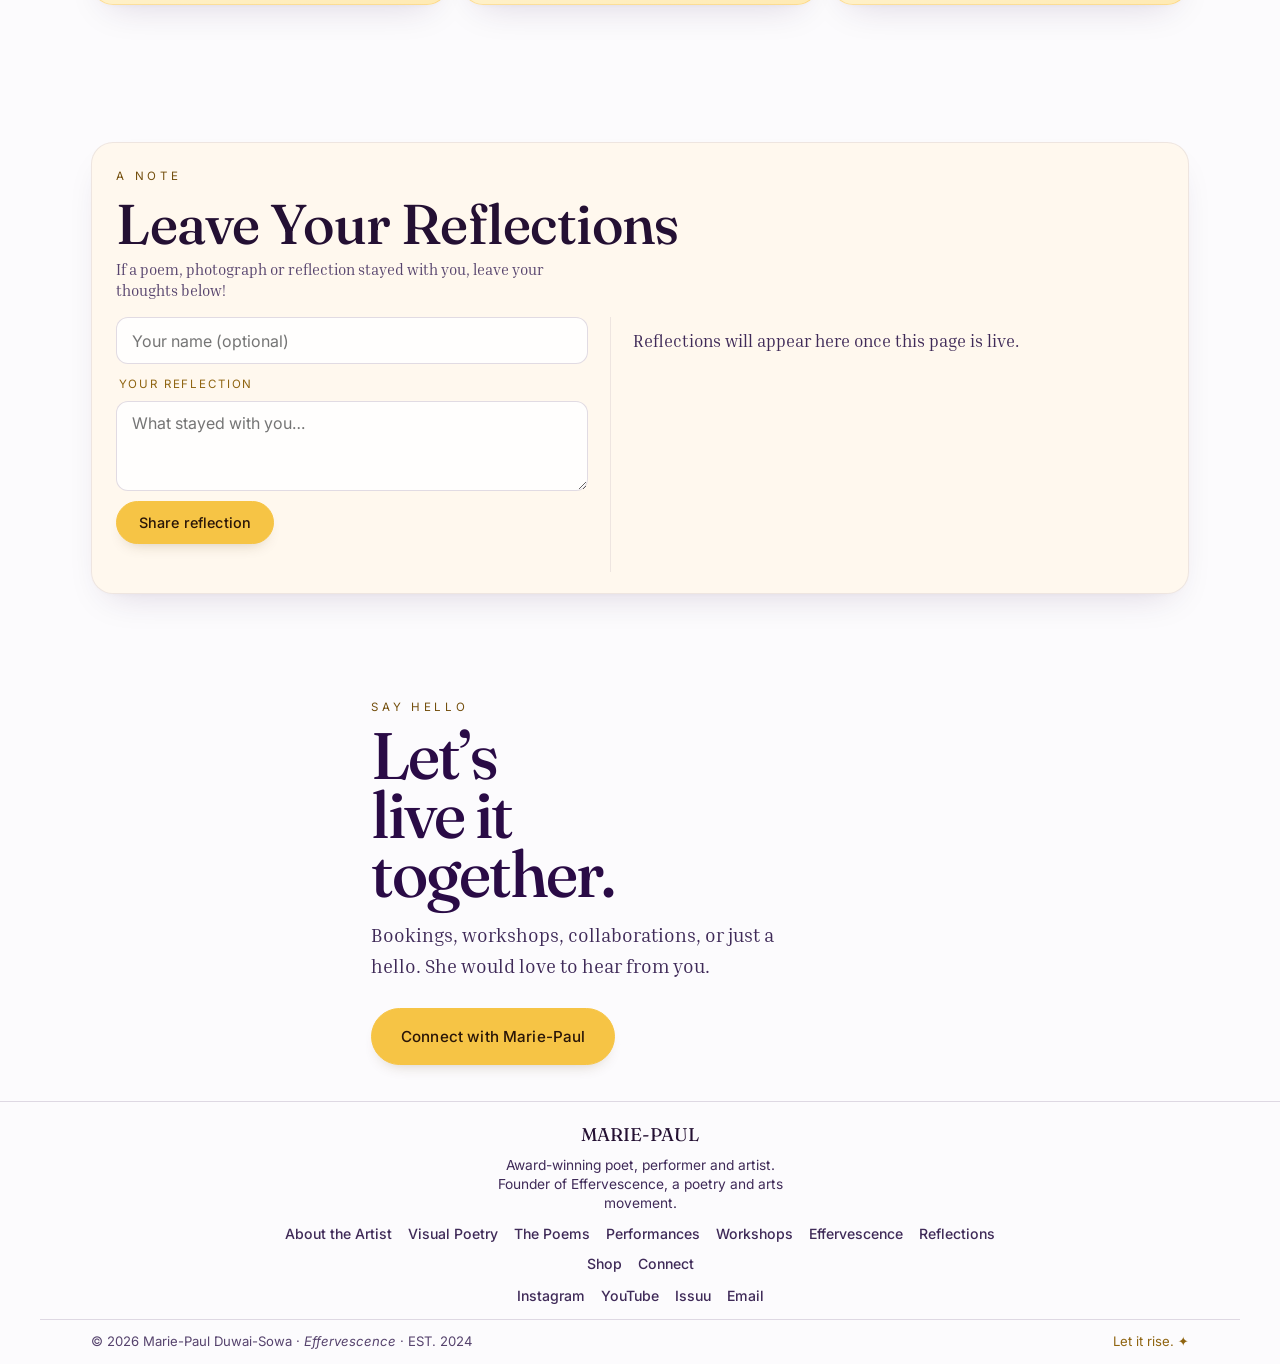
==== commit c33beb94: "Center the shop heading and stop the footer from stranding a link. Page titles that are meant to sit" ====
--- a/index.html
+++ b/index.html
@@ -18,7 +18,7 @@
   <link rel="preconnect" href="https://fonts.googleapis.com" />
   <link rel="preconnect" href="https://fonts.gstatic.com" crossorigin />
   <link href="https://fonts.googleapis.com/css2?family=Abril+Fatface&family=Fraunces:ital,opsz,wght@0,9..144,400;0,9..144,500;0,9..144,600;0,9..144,700;1,9..144,400;1,9..144,500&family=Great+Vibes&family=Inria+Serif:ital,wght@0,300;0,400;0,700;1,400&family=Inter:wght@400..600&display=swap" rel="stylesheet" />
-  <link rel="stylesheet" href="css/styles.css?v=20261024g" />
+  <link rel="stylesheet" href="css/styles.css?v=20261024i" />
 </head>
 <body>
   <div class="scroll-progress" id="scrollProgress" aria-hidden="true"></div>
--- a/css/styles.css
+++ b/css/styles.css
@@ -680,18 +680,23 @@
 /* ---------- Footer ---------- */
 .footer { border-top: 1px solid var(--line); padding-top: 1.15rem; margin-top: 0.6rem; }
 .footer__grid {
-  display: grid;
-  grid-template-columns: minmax(12rem, 18rem) minmax(0, 1fr);
-  gap: 0.7rem 2rem;
+  display: flex;
+  flex-direction: column;
   align-items: center;
-  padding-bottom: 0.85rem;
+  text-align: center;
+  gap: 0.55rem;
+  padding-bottom: 0.75rem;
 }
 .footer__logo { font-family: var(--font-display); font-size: 1.15rem; }
 .footer__logo em { font-style: italic; color: var(--gold-soft); }
-.footer__brand p { color: var(--mist); margin-top: 0.3rem; max-width: 32ch; font-size: 0.86rem; line-height: 1.4; }
-.footer__nav, .footer__social { display: flex; flex-wrap: wrap; gap: 0.35rem 0.9rem; }
-.footer__nav { justify-content: flex-end; }
-.footer__social { grid-column: 2; justify-content: flex-end; }
+.footer__brand p { color: var(--mist); margin: 0.3rem auto 0; max-width: 36ch; font-size: 0.86rem; line-height: 1.4; }
+.footer__nav, .footer__social {
+  display: flex;
+  flex-wrap: wrap;
+  justify-content: center;
+  gap: 0.4rem 1rem;
+  max-width: 46rem;
+}
 .footer__nav a, .footer__social a { color: var(--mist); font-size: 0.88rem; font-weight: 500; transition: color 0.3s; width: auto; }
 .footer__nav a:hover, .footer__social a:hover { color: var(--gold-deep); }
 .footer__base { display: flex; justify-content: space-between; align-items: center; padding-block: 0.7rem; border-top: 1px solid var(--line); color: var(--muted); font-size: 0.82rem; flex-wrap: wrap; gap: 0.4rem; }
@@ -923,7 +928,7 @@
 .comments { margin-top: 2.4rem; padding: 1.45rem 1.5rem 1.35rem; border: 1px solid var(--card-line); border-radius: var(--radius-card); background: var(--card-wash); box-shadow: var(--shadow-card); text-align: left; }
 .comments__head { margin-bottom: 1rem; }
 .comments__title { font-family: var(--font-display); font-weight: 500; font-size: clamp(1.2rem, 2.6vw, 1.65rem); color: var(--gold-deep); }
-.comments__sub { color: var(--muted); font-family: var(--font-serif); font-size: 0.92rem; margin: 0.25rem 0 0; line-height: 1.45; white-space: nowrap; }
+.comments__sub { color: var(--muted); font-family: var(--font-serif); font-size: 0.92rem; margin: 0.25rem 0 0; line-height: 1.45; white-space: normal; max-width: 46ch; }
 .reflections__board {
   display: grid;
   grid-template-columns: minmax(15.5rem, 0.92fr) minmax(17rem, 1.08fr);
@@ -1269,9 +1274,8 @@
   .reflections__feed { padding-left: 0; padding-top: 1rem; border-left: 0; border-top: 1px solid var(--card-line); }
   .reflections { max-height: 14rem; }
   .comments__sub { white-space: normal; }
-  .footer__grid { grid-template-columns: 1fr; }
-  .footer__nav, .footer__social { justify-content: flex-start; }
-  .footer__social { grid-column: auto; }
+  .footer__grid { align-items: center; }
+  .footer__nav, .footer__social { justify-content: center; }
   .shop__editorial { grid-template-columns: 1fr; }
   .mag__book { grid-template-columns: 1fr; grid-template-rows: auto auto; max-height: 86vh; overflow-y: auto; }
   .mag__spine { display: none; }
@@ -1327,7 +1331,9 @@
 
 .page-shell { padding-top: calc(6.4rem + env(safe-area-inset-top, 0px)); }
 
-.section--page { padding-top: calc(5.5rem + env(safe-area-inset-top, 0px)); }
+.section.section--page {
+  padding-top: calc(7.4rem + env(safe-area-inset-top, 0px));
+}
 
 .about__lead,
 .about__text { font-family: var(--font-serif); }
@@ -1511,7 +1517,7 @@
 .wcard__title { padding: 1.2rem 1.45rem 0.45rem; }
 .wcard__desc { padding: 0 1.45rem; }
 .wcard .card__link { padding: 0.85rem 1.45rem 0; }
-.workshops__title { white-space: nowrap; font-size: clamp(1.55rem, 3.4vw, 2.7rem); }
+.workshops__title { white-space: normal; font-size: clamp(1.7rem, 3.4vw, 2.7rem); max-width: none; }
 
 .shop__banner-title {
   place-items: center;
@@ -1521,8 +1527,19 @@
 }
 .shop__intro { font-family: var(--font-serif); color: var(--cream); font-size: 1.18rem; max-width: 46ch; margin: 0.9rem auto 1.3rem; text-align: center; }
 .shop__head { text-align: center; }
-.shop__head .section__title { white-space: nowrap; }
-.shop__join { margin-top: 0; }
+.shop__head .section__title {
+  display: block;
+  width: fit-content;
+  max-width: 100%;
+  margin-inline: auto;
+  text-align: center;
+  white-space: normal;
+}
+.shop__join { margin-top: 0; text-align: center; }
+.poems .section__title,
+.workshops .section__title,
+#productions .section__title,
+.comments .section__title { max-width: none; }
 
 .poems__kicker { display: none; }
 .poems__cta { margin-top: 2rem; }
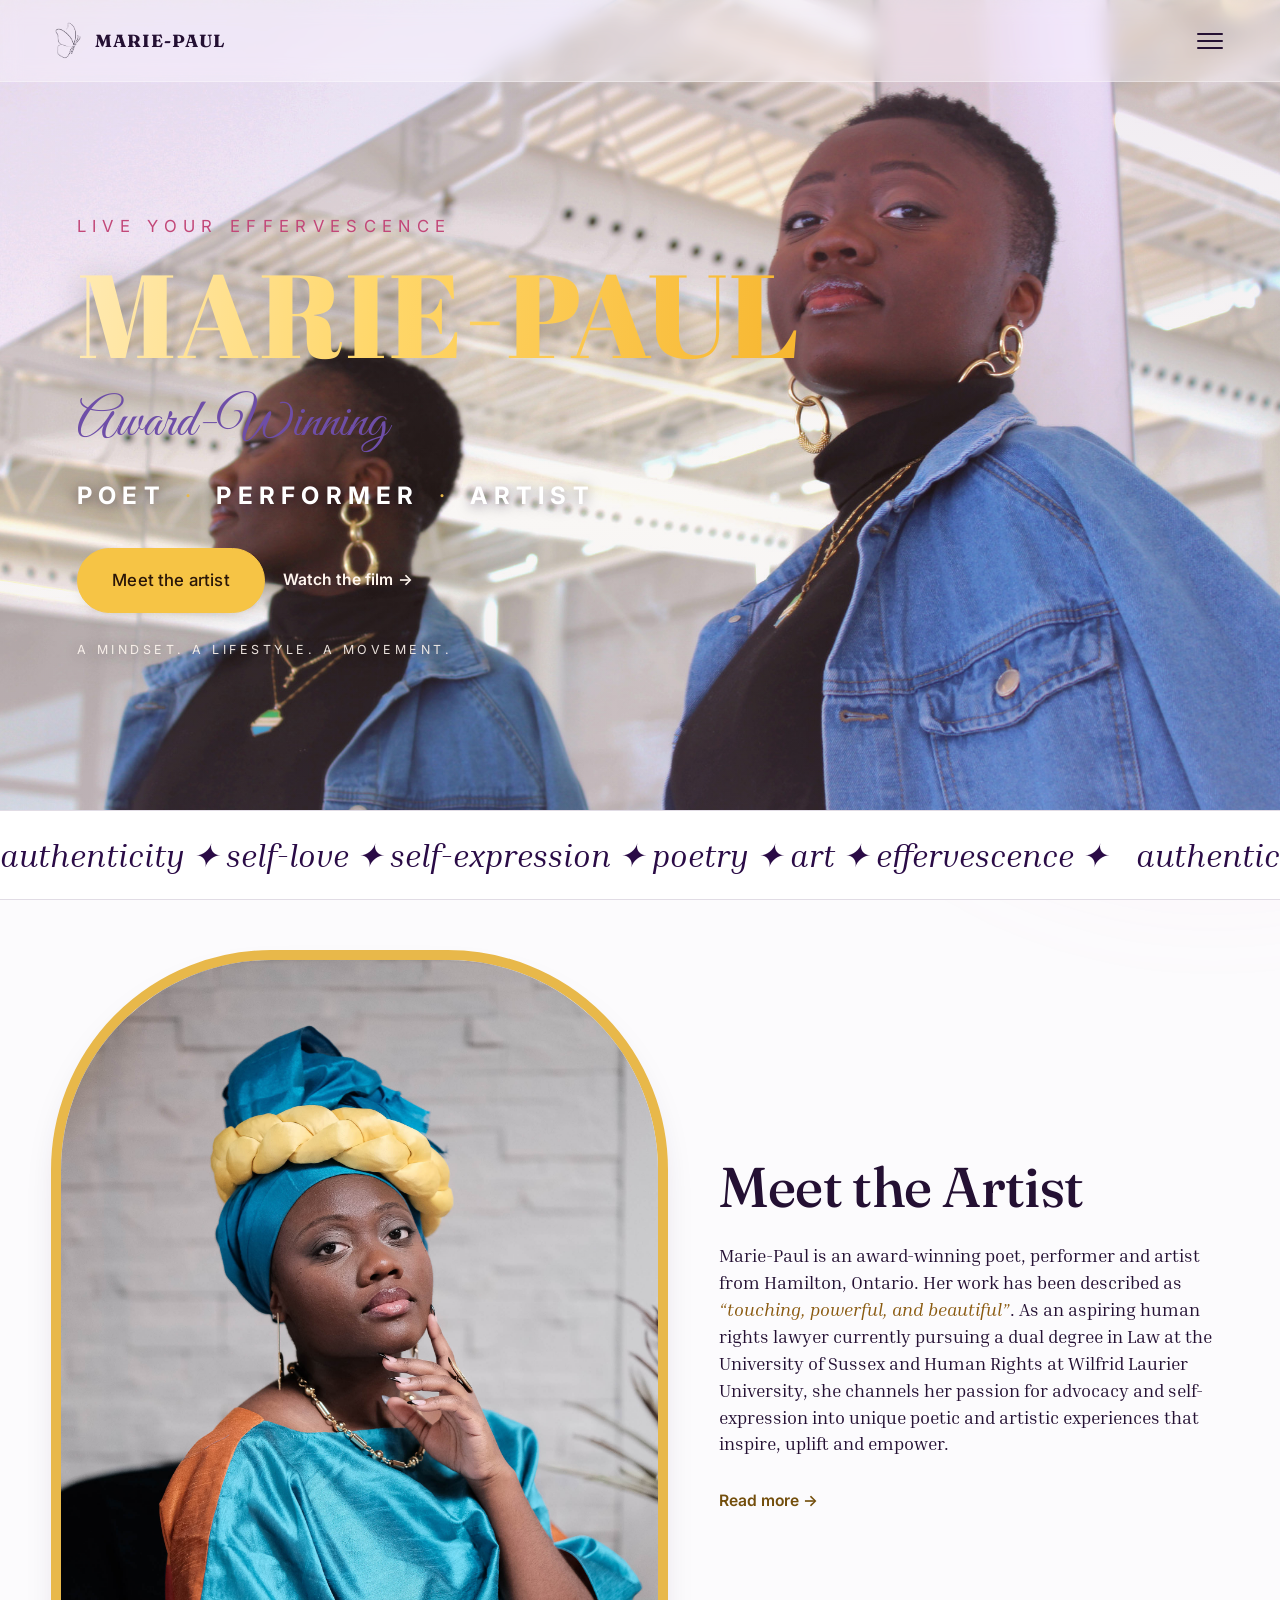
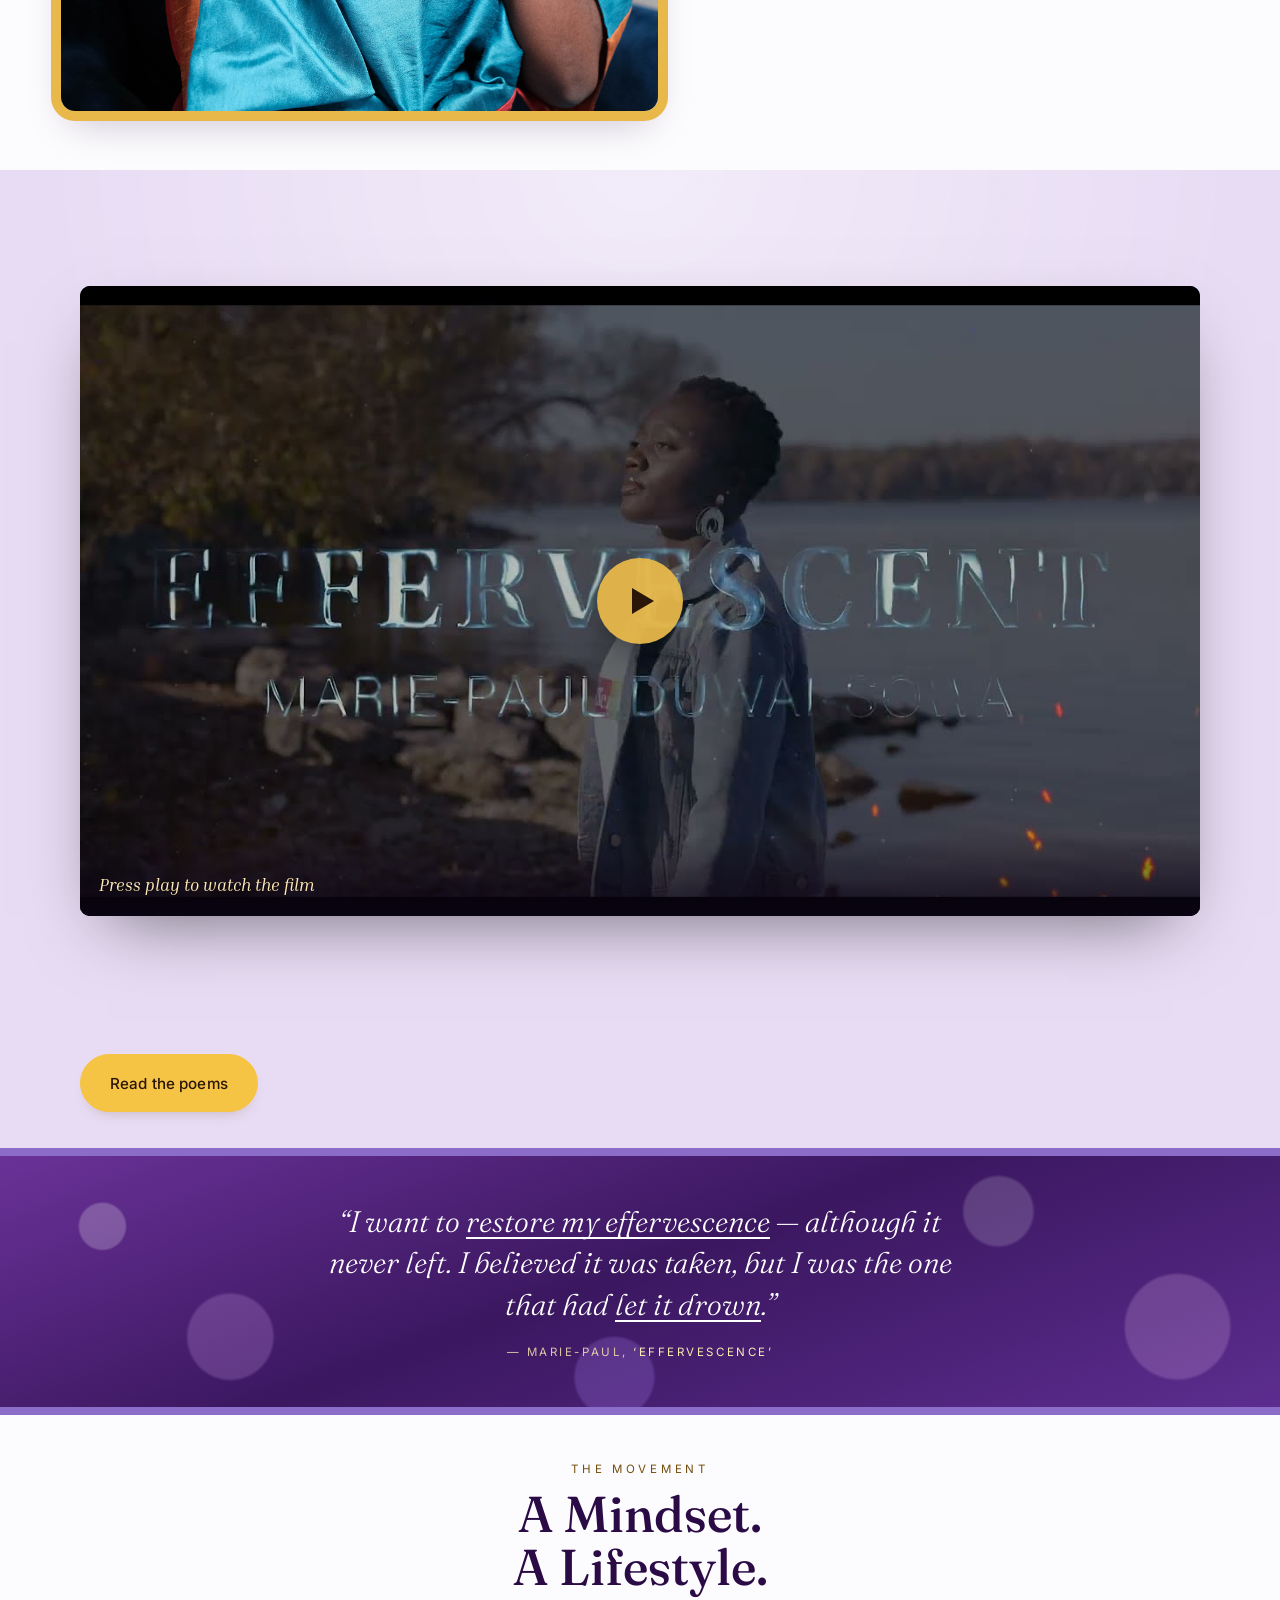
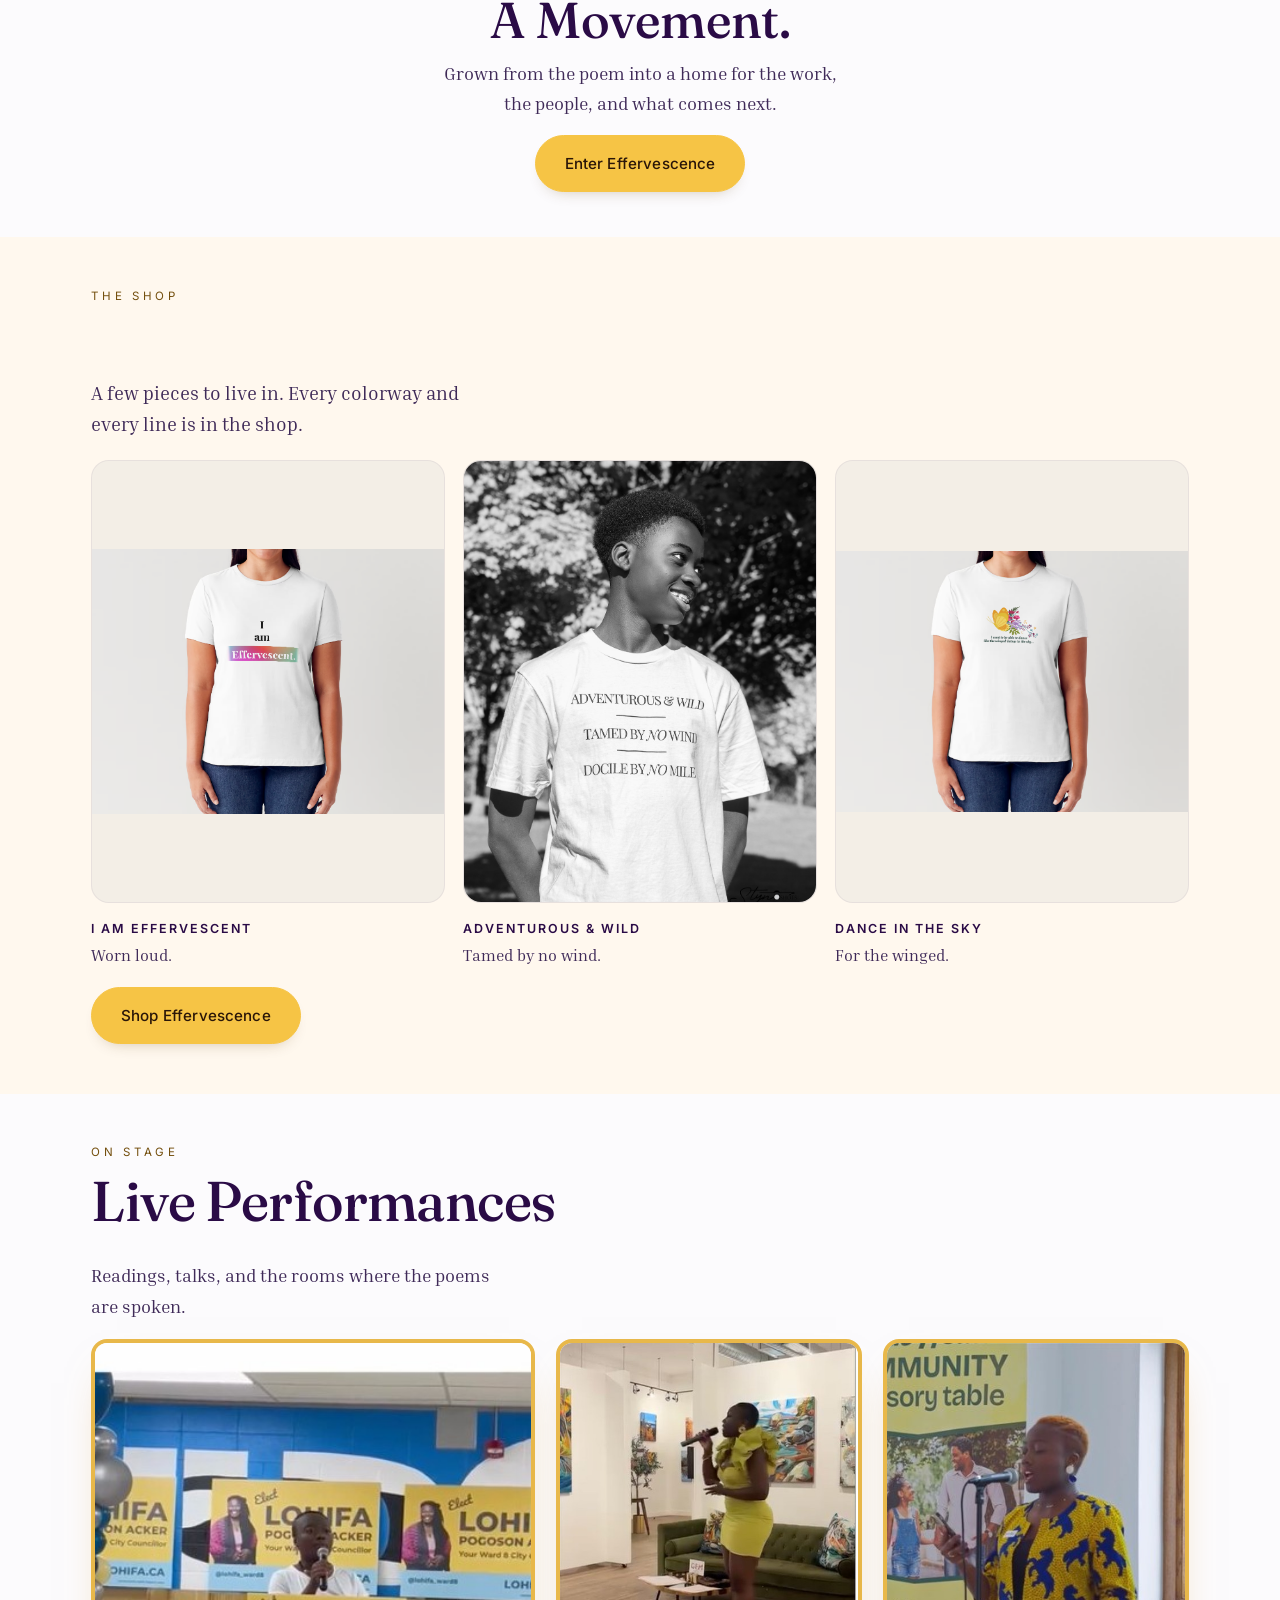
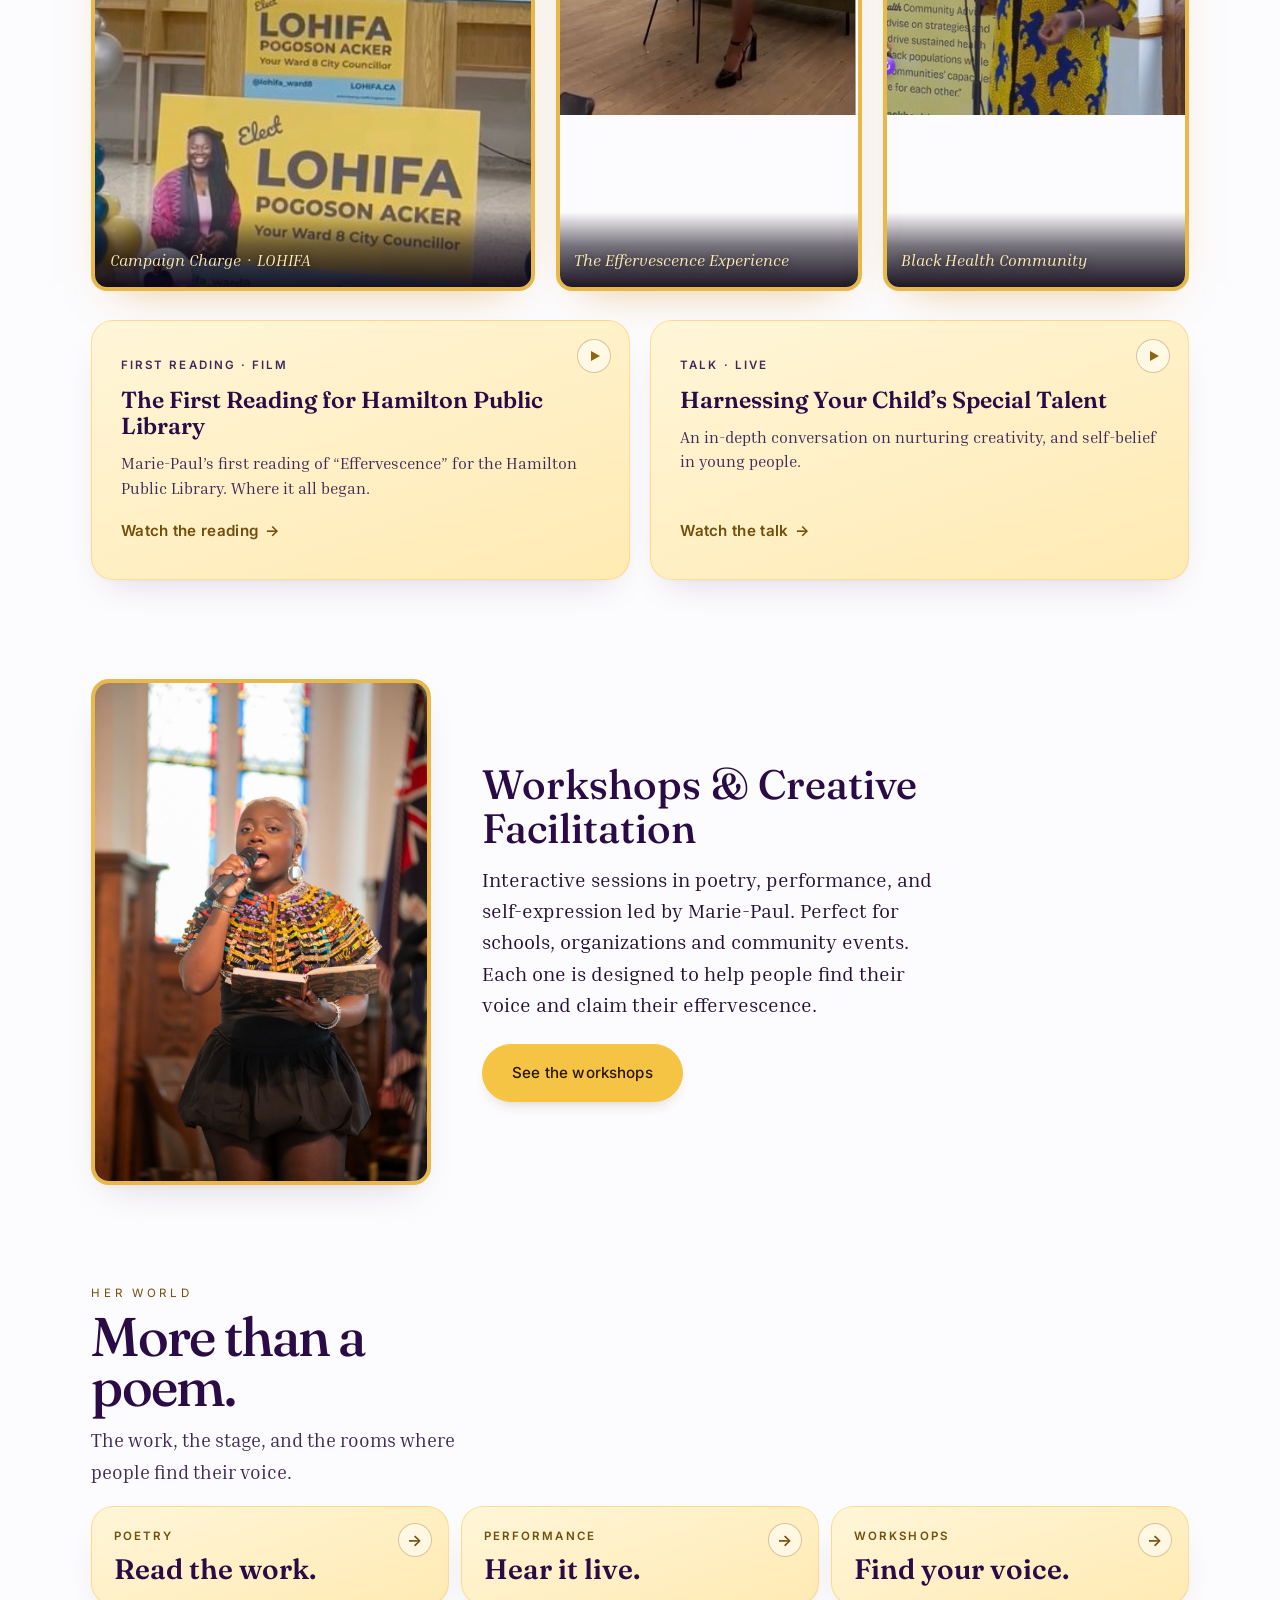
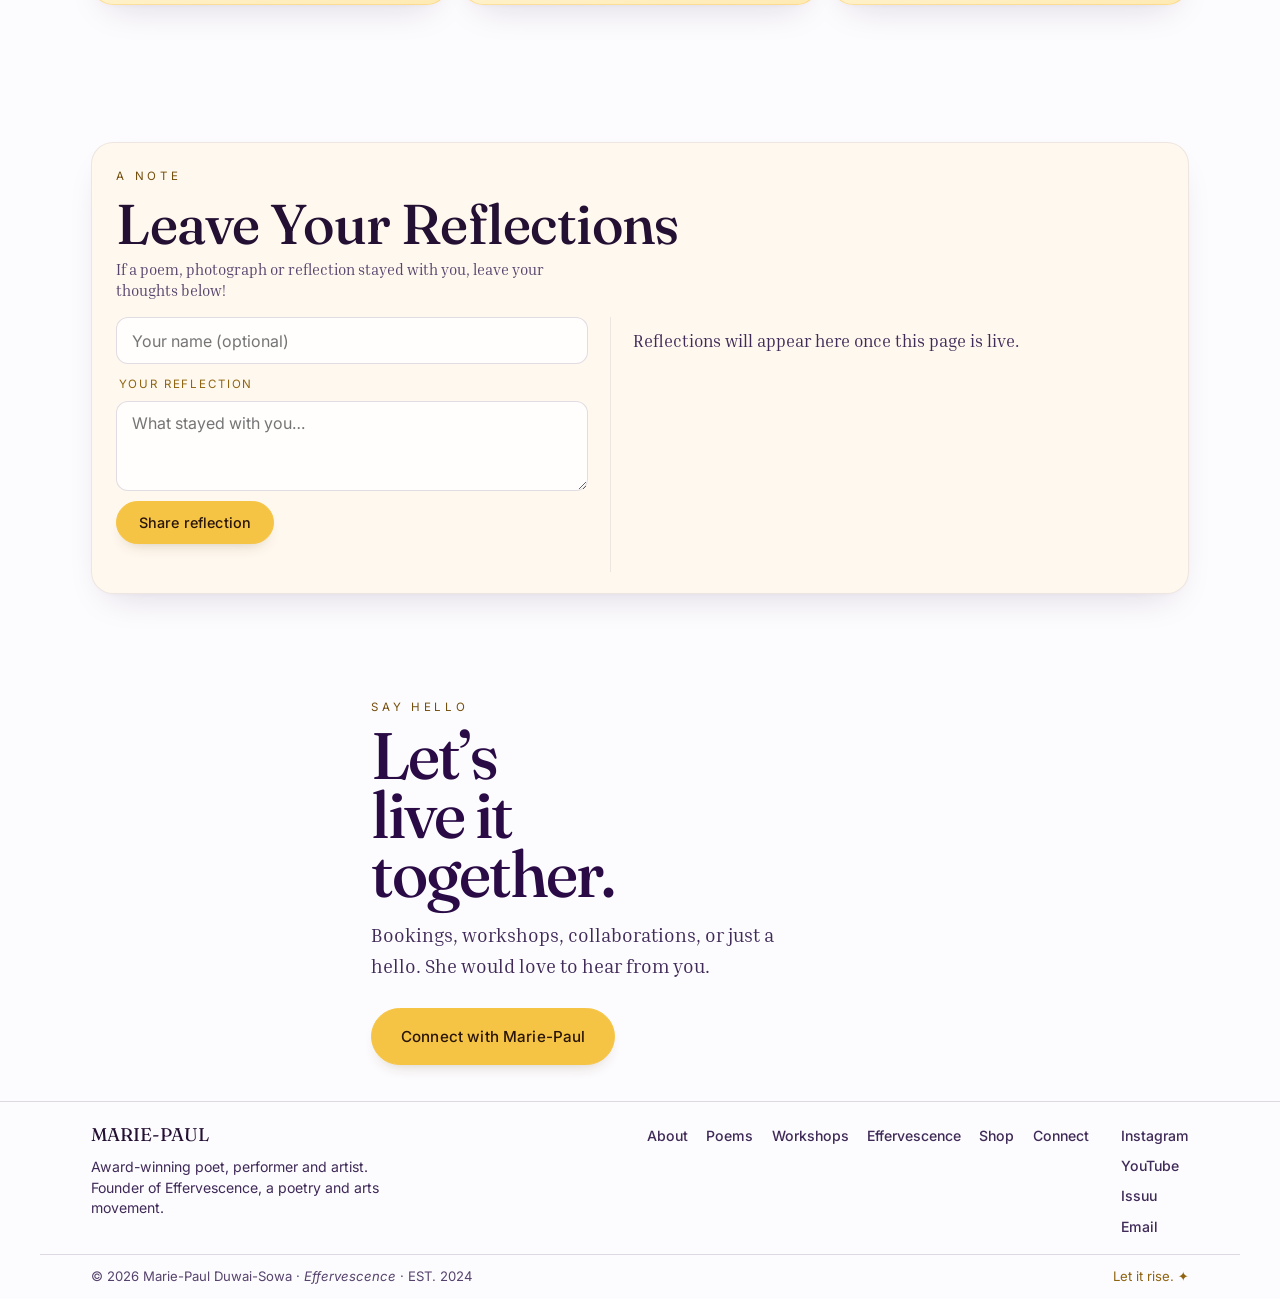
==== commit e95dd7c2: "Match the footer links to the top menu and keep socials apart. The page links are now About, Poems, " ====
--- a/index.html
+++ b/index.html
@@ -18,7 +18,7 @@
   <link rel="preconnect" href="https://fonts.googleapis.com" />
   <link rel="preconnect" href="https://fonts.gstatic.com" crossorigin />
   <link href="https://fonts.googleapis.com/css2?family=Abril+Fatface&family=Fraunces:ital,opsz,wght@0,9..144,400;0,9..144,500;0,9..144,600;0,9..144,700;1,9..144,400;1,9..144,500&family=Great+Vibes&family=Inria+Serif:ital,wght@0,300;0,400;0,700;1,400&family=Inter:wght@400..600&display=swap" rel="stylesheet" />
-  <link rel="stylesheet" href="css/styles.css?v=20261024i" />
+  <link rel="stylesheet" href="css/styles.css?v=20261024j" />
 </head>
 <body>
   <div class="scroll-progress" id="scrollProgress" aria-hidden="true"></div>
@@ -324,13 +324,10 @@
             <p>Award-winning poet, performer and artist. Founder of Effervescence, a poetry and arts movement.</p>
           </div>
           <nav class="footer__nav" aria-label="Footer">
-            <a href="index.html#about">About the Artist</a>
-            <a href="index.html#experience">Visual Poetry</a>
-            <a href="poems.html">The Poems</a>
-            <a href="index.html#performances">Performances</a>
+            <a href="index.html#about">About</a>
+            <a href="poems.html">Poems</a>
             <a href="workshops.html">Workshops</a>
             <a href="house.html">Effervescence</a>
-            <a href="index.html#comments">Reflections</a>
             <a href="shop.html">Shop</a>
             <a href="connect.html">Connect</a>
           </nav>
--- a/css/styles.css
+++ b/css/styles.css
@@ -680,22 +680,32 @@
 /* ---------- Footer ---------- */
 .footer { border-top: 1px solid var(--line); padding-top: 1.15rem; margin-top: 0.6rem; }
 .footer__grid {
+  display: grid;
+  grid-template-columns: minmax(14rem, 1.3fr) minmax(0, 1.6fr) auto;
+  gap: 1rem 2rem;
+  align-items: start;
+  text-align: left;
+  padding-bottom: 1rem;
+}
+.footer__logo { font-family: var(--font-display); font-size: 1.15rem; }
+.footer__logo em { font-style: italic; color: var(--gold-soft); }
+.footer__brand p { color: var(--mist); margin: 0.4rem 0 0; max-width: 32ch; font-size: 0.88rem; line-height: 1.45; }
+.footer__nav {
+  display: flex;
+  flex-wrap: wrap;
+  justify-content: flex-end;
+  align-content: flex-start;
+  gap: 0.45rem 1.15rem;
+  max-width: none;
+  padding-top: 0.2rem;
+}
+.footer__social {
   display: flex;
   flex-direction: column;
-  align-items: center;
-  text-align: center;
-  gap: 0.55rem;
-  padding-bottom: 0.75rem;
-}
-.footer__logo { font-family: var(--font-display); font-size: 1.15rem; }
-.footer__logo em { font-style: italic; color: var(--gold-soft); }
-.footer__brand p { color: var(--mist); margin: 0.3rem auto 0; max-width: 36ch; font-size: 0.86rem; line-height: 1.4; }
-.footer__nav, .footer__social {
-  display: flex;
-  flex-wrap: wrap;
-  justify-content: center;
-  gap: 0.4rem 1rem;
-  max-width: 46rem;
+  align-items: flex-start;
+  gap: 0.45rem;
+  max-width: none;
+  padding-top: 0.2rem;
 }
 .footer__nav a, .footer__social a { color: var(--mist); font-size: 0.88rem; font-weight: 500; transition: color 0.3s; width: auto; }
 .footer__nav a:hover, .footer__social a:hover { color: var(--gold-deep); }
@@ -1274,8 +1284,9 @@
   .reflections__feed { padding-left: 0; padding-top: 1rem; border-left: 0; border-top: 1px solid var(--card-line); }
   .reflections { max-height: 14rem; }
   .comments__sub { white-space: normal; }
-  .footer__grid { align-items: center; }
-  .footer__nav, .footer__social { justify-content: center; }
+  .footer__grid { grid-template-columns: 1fr; text-align: left; }
+  .footer__nav, .footer__social { justify-content: flex-start; }
+  .footer__social { flex-direction: row; flex-wrap: wrap; }
   .shop__editorial { grid-template-columns: 1fr; }
   .mag__book { grid-template-columns: 1fr; grid-template-rows: auto auto; max-height: 86vh; overflow-y: auto; }
   .mag__spine { display: none; }
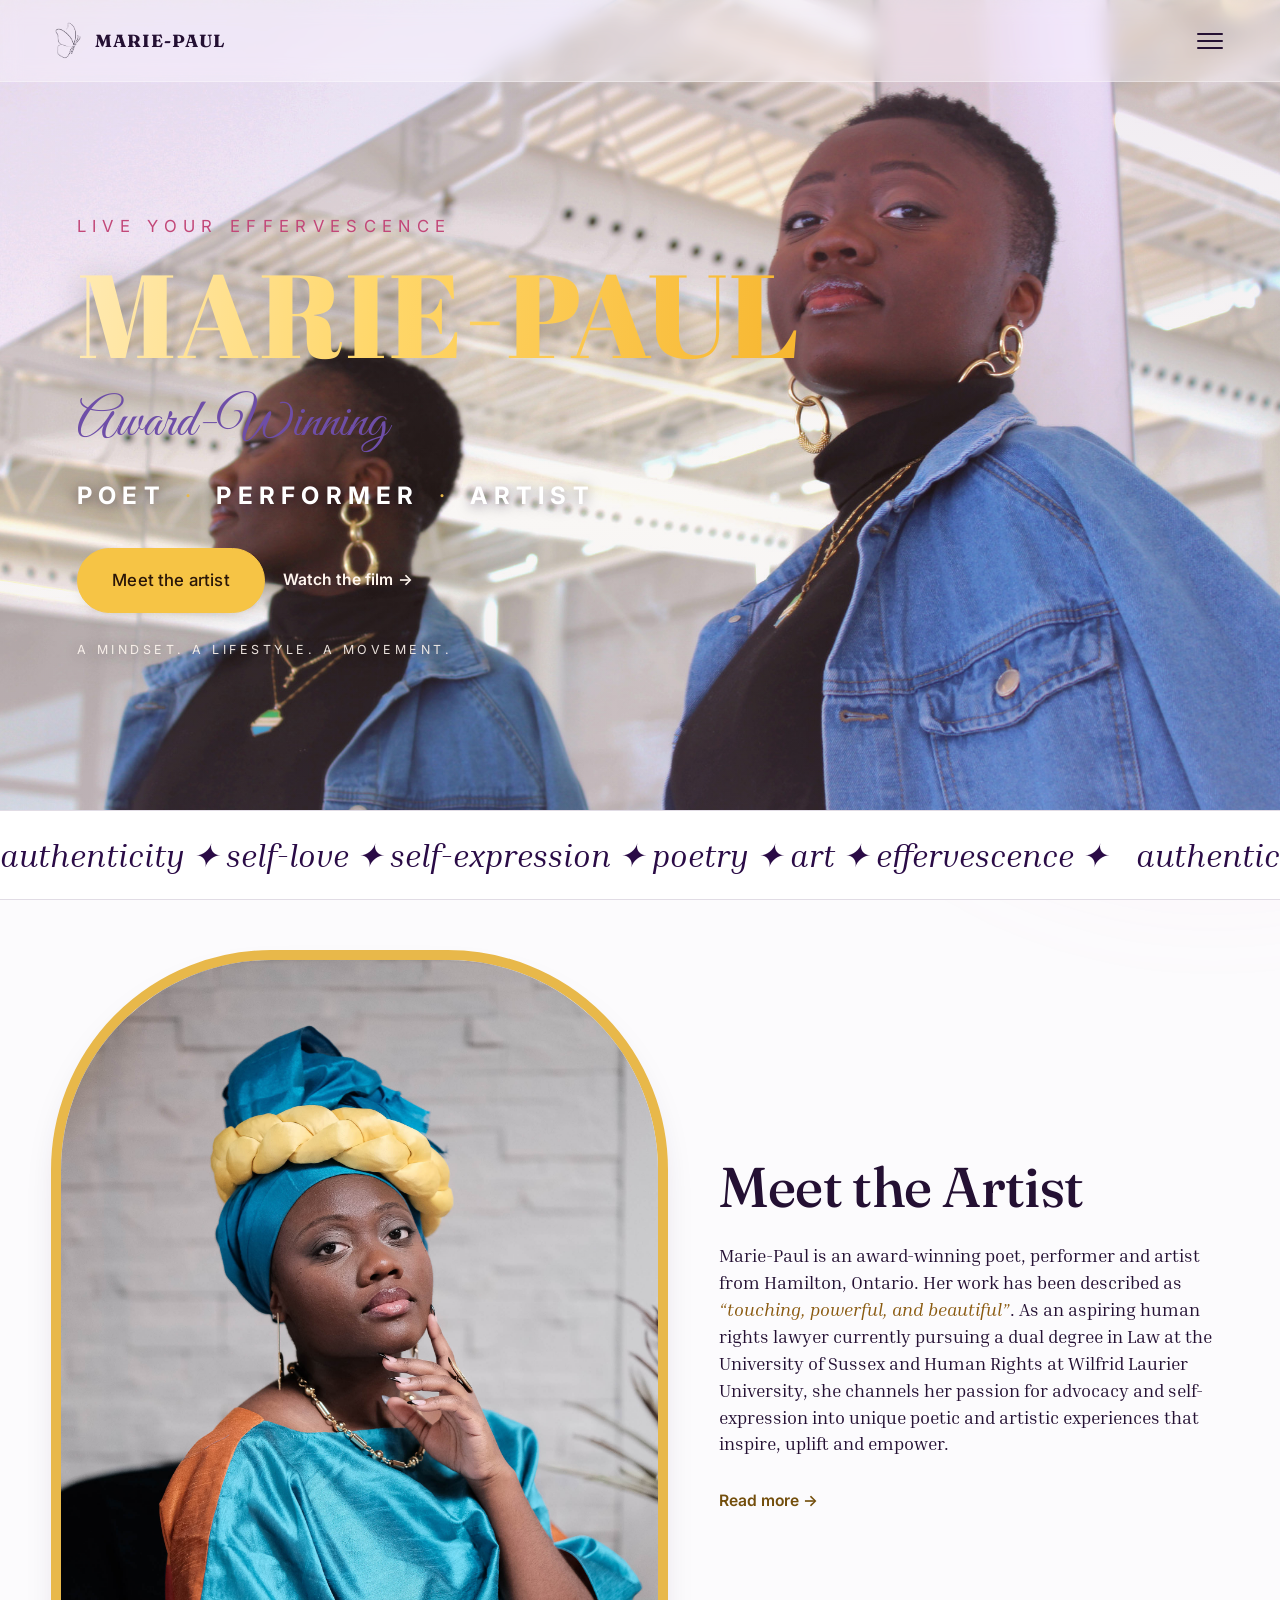
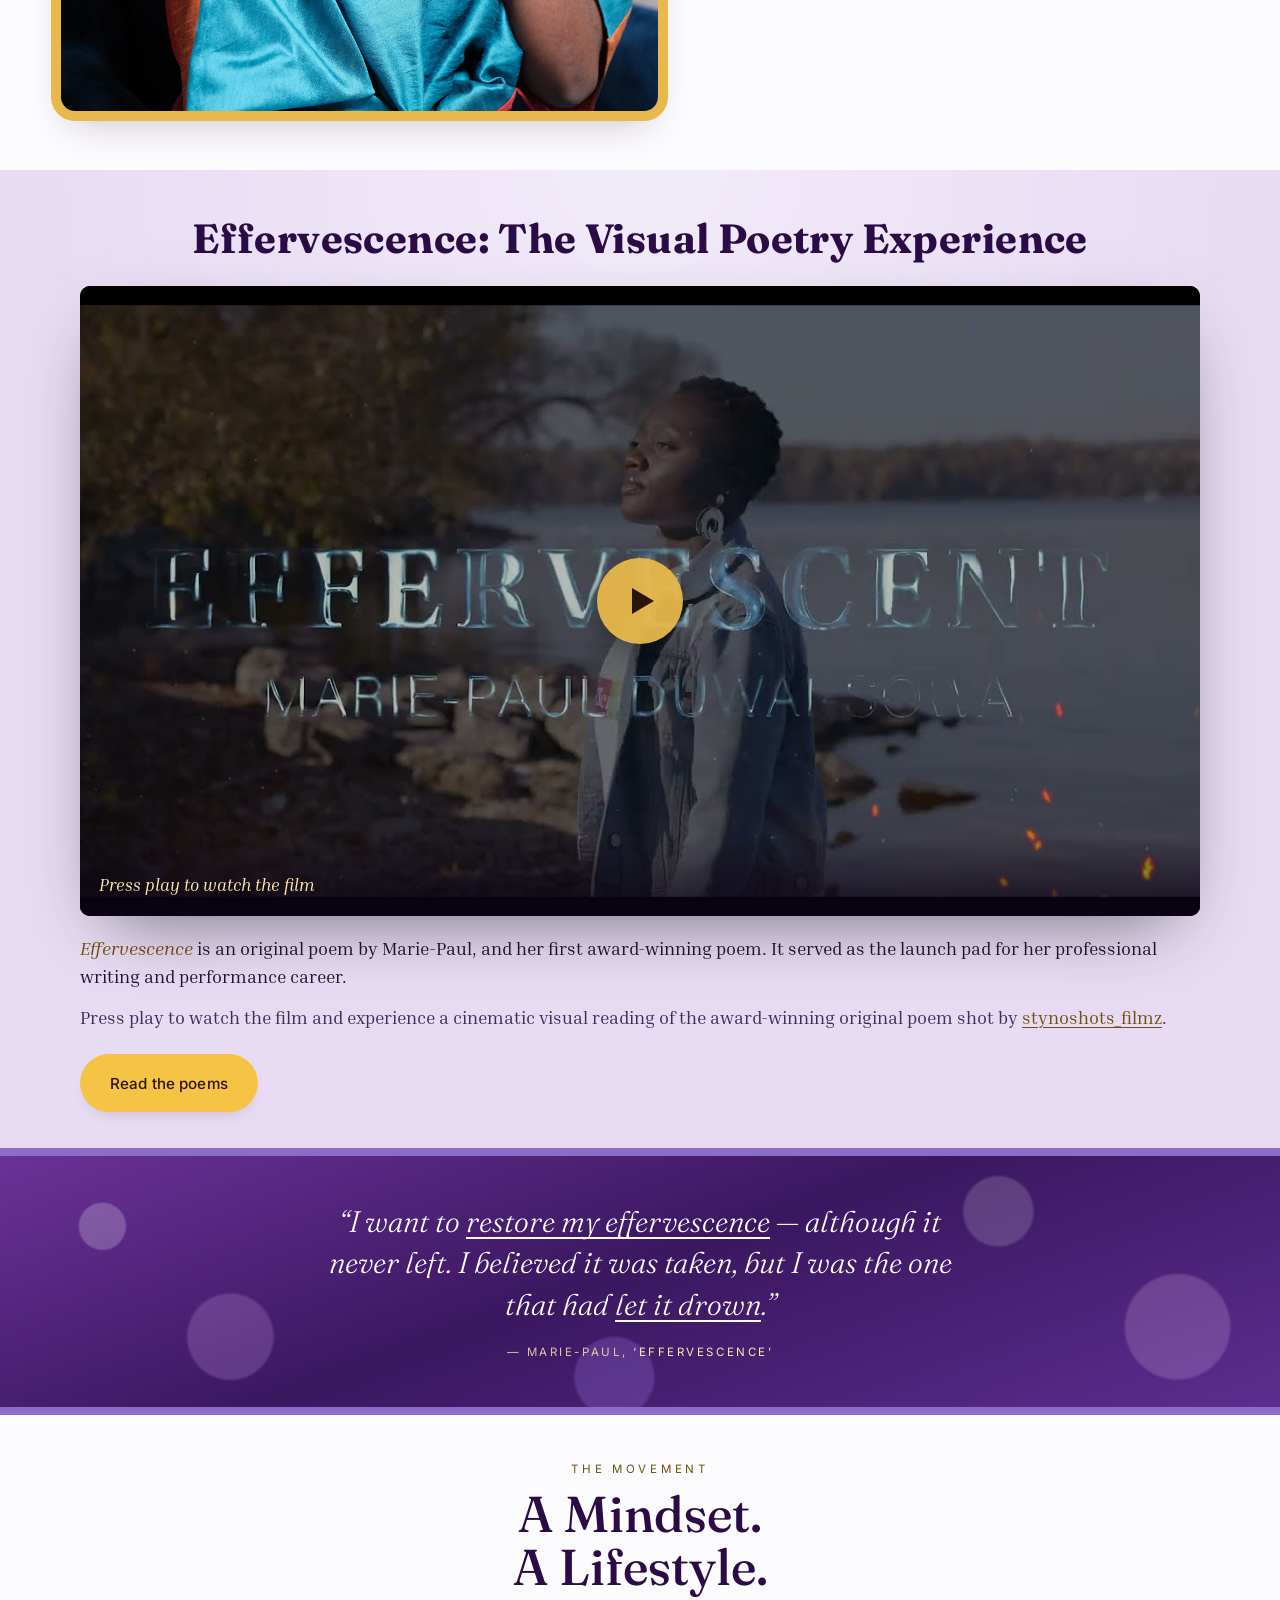
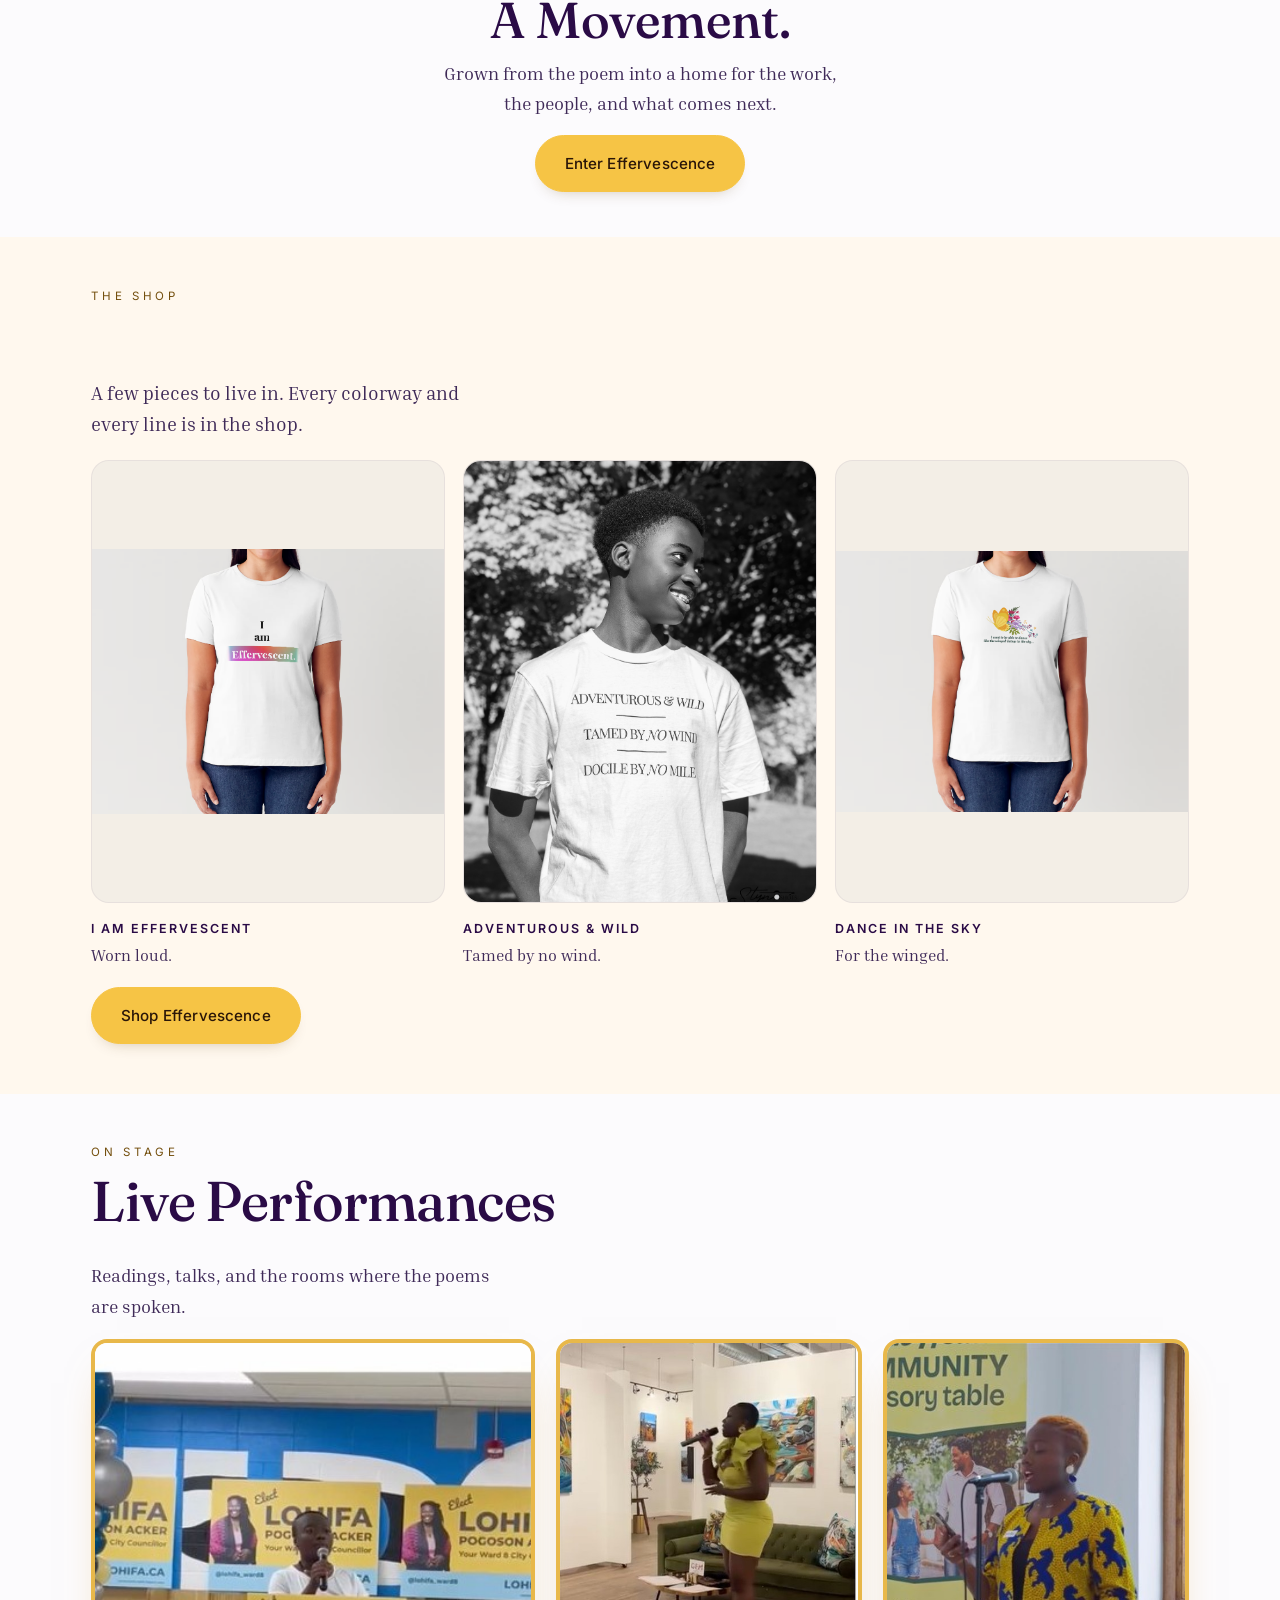
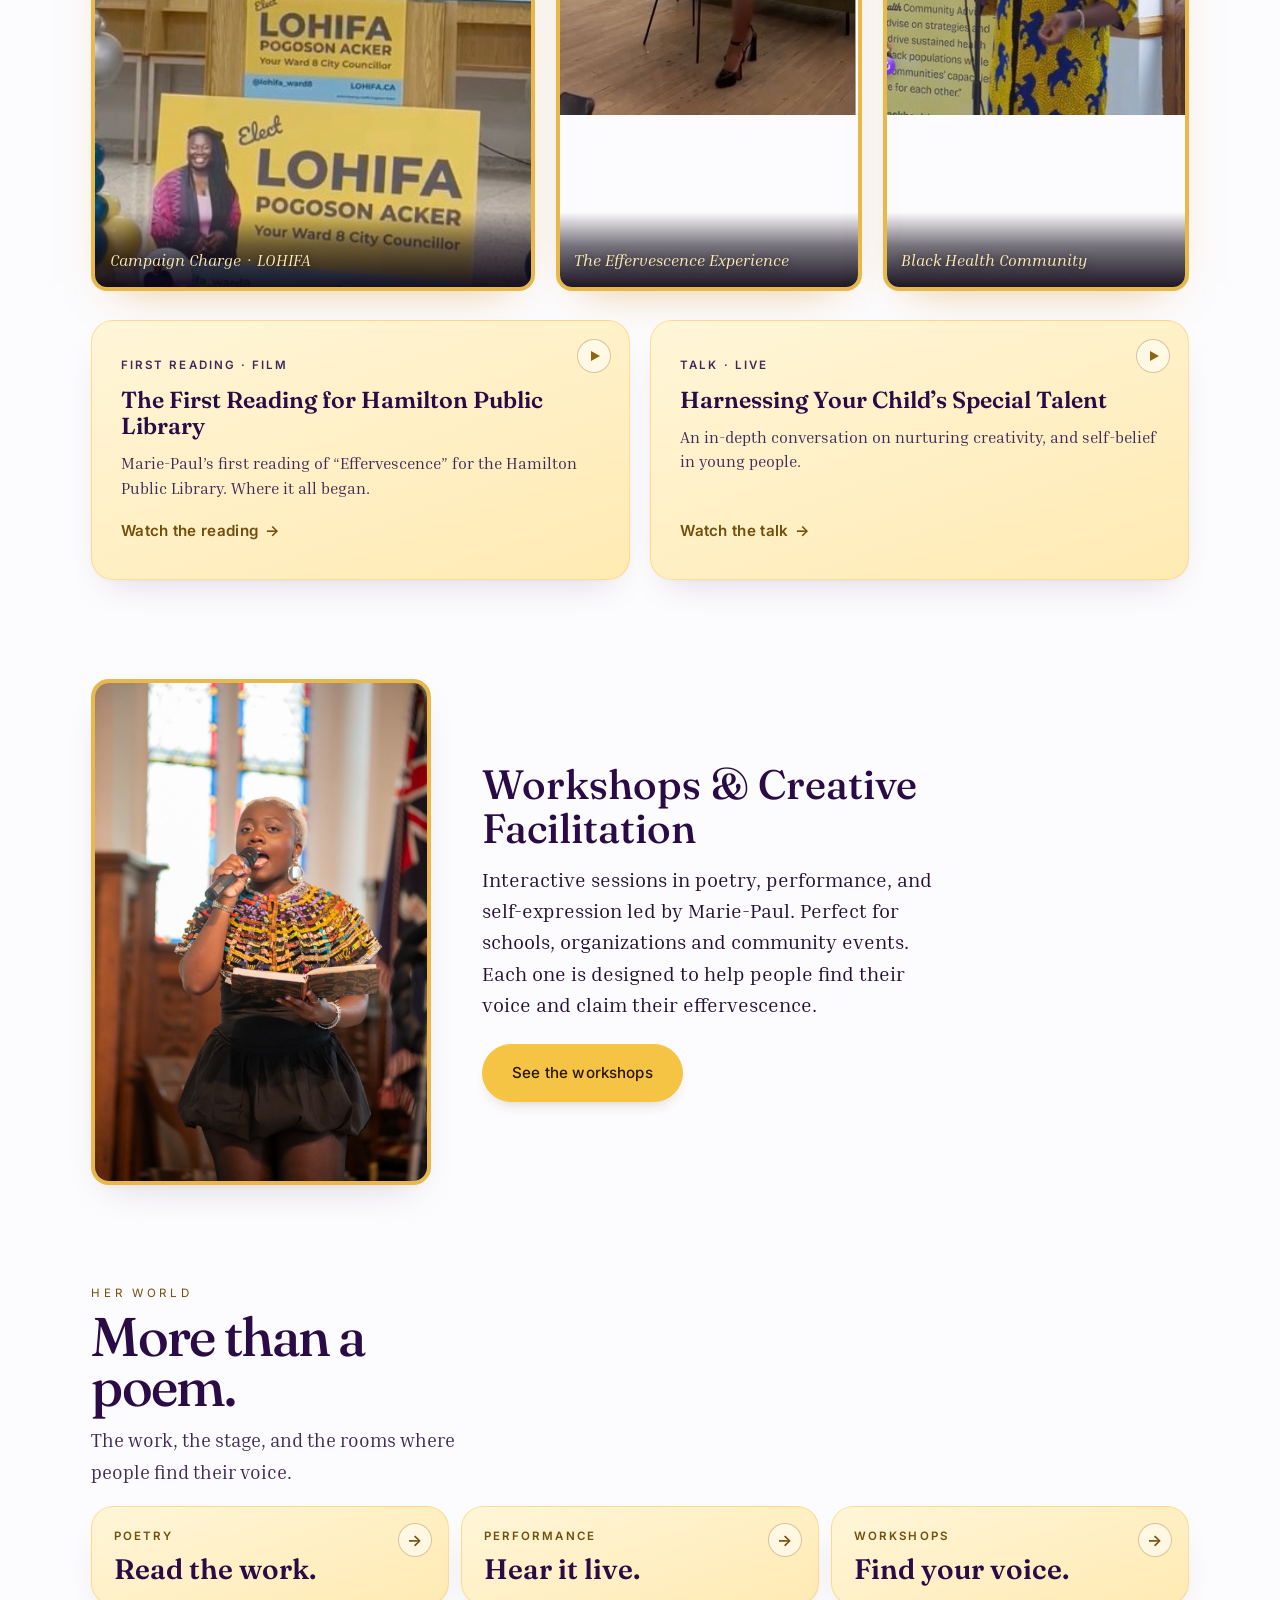
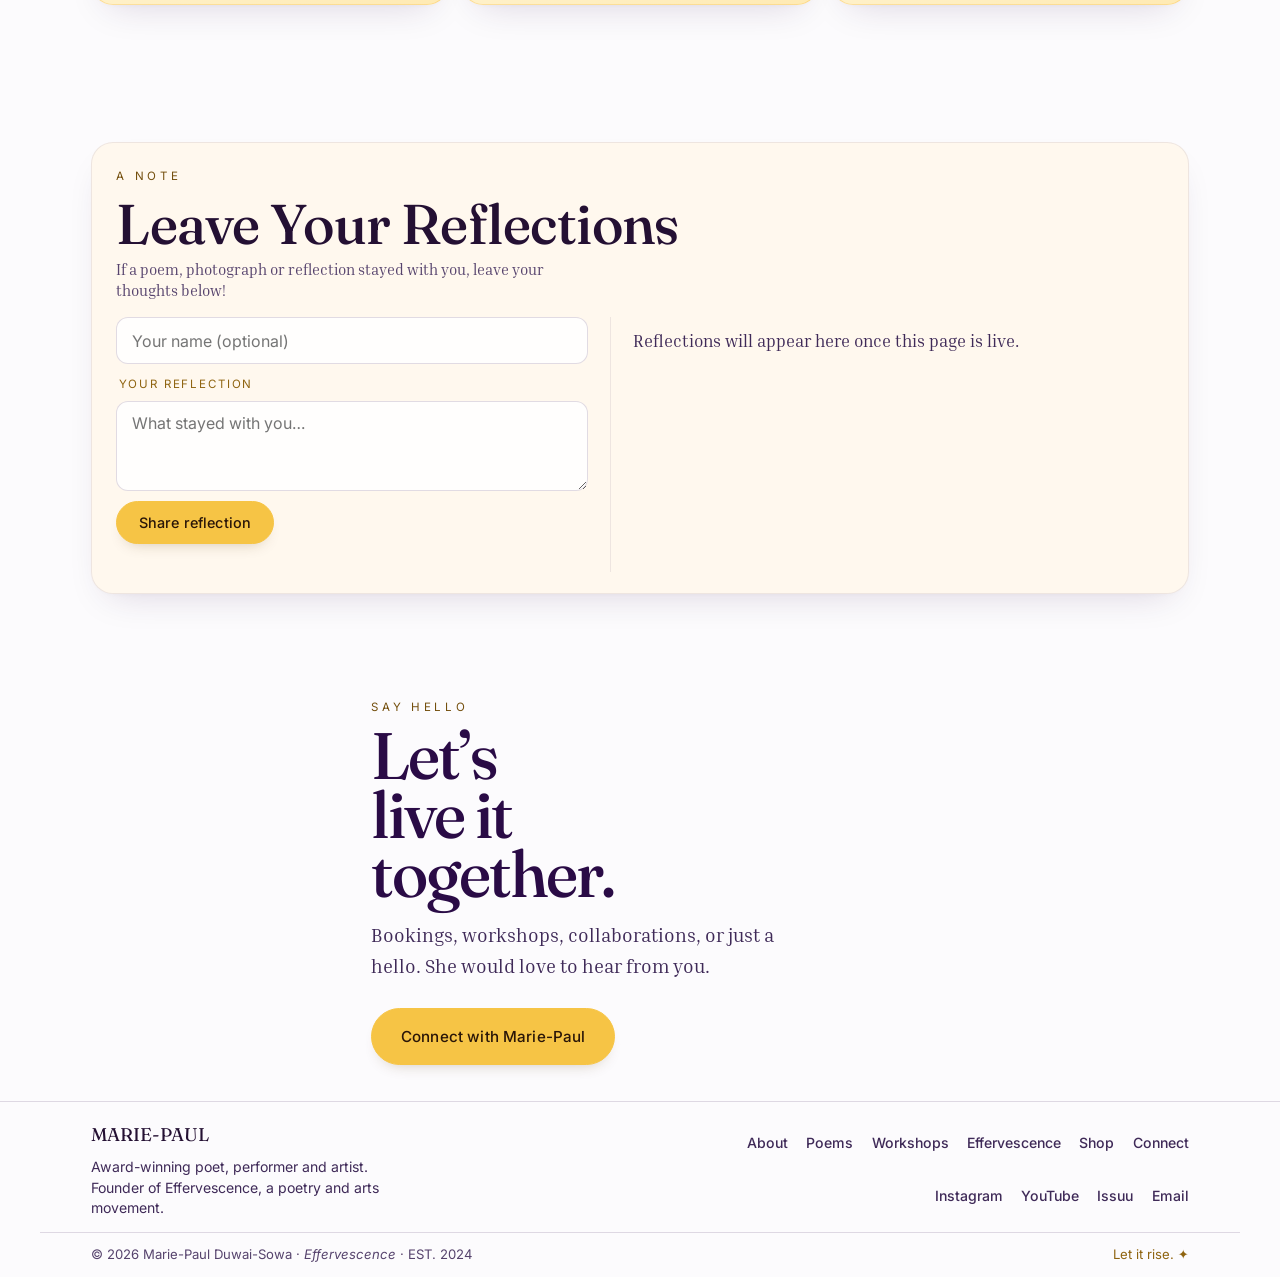
==== commit ac0c1402: "Lay the social links in a row under the footer menu. Instagram, YouTube, Issuu, and Email sit on one" ====
--- a/index.html
+++ b/index.html
@@ -18,7 +18,7 @@
   <link rel="preconnect" href="https://fonts.googleapis.com" />
   <link rel="preconnect" href="https://fonts.gstatic.com" crossorigin />
   <link href="https://fonts.googleapis.com/css2?family=Abril+Fatface&family=Fraunces:ital,opsz,wght@0,9..144,400;0,9..144,500;0,9..144,600;0,9..144,700;1,9..144,400;1,9..144,500&family=Great+Vibes&family=Inria+Serif:ital,wght@0,300;0,400;0,700;1,400&family=Inter:wght@400..600&display=swap" rel="stylesheet" />
-  <link rel="stylesheet" href="css/styles.css?v=20261024j" />
+  <link rel="stylesheet" href="css/styles.css?v=20261024k" />
 </head>
 <body>
   <div class="scroll-progress" id="scrollProgress" aria-hidden="true"></div>
--- a/css/styles.css
+++ b/css/styles.css
@@ -681,32 +681,28 @@
 .footer { border-top: 1px solid var(--line); padding-top: 1.15rem; margin-top: 0.6rem; }
 .footer__grid {
   display: grid;
-  grid-template-columns: minmax(14rem, 1.3fr) minmax(0, 1.6fr) auto;
-  gap: 1rem 2rem;
-  align-items: start;
+  grid-template-columns: minmax(14rem, 1.15fr) minmax(0, 2fr);
+  gap: 0.45rem 2rem;
+  align-items: center;
   text-align: left;
-  padding-bottom: 1rem;
-}
+  padding-bottom: 0.85rem;
+}
+.footer__brand { grid-row: 1 / span 2; }
 .footer__logo { font-family: var(--font-display); font-size: 1.15rem; }
 .footer__logo em { font-style: italic; color: var(--gold-soft); }
 .footer__brand p { color: var(--mist); margin: 0.4rem 0 0; max-width: 32ch; font-size: 0.88rem; line-height: 1.45; }
-.footer__nav {
+.footer__nav, .footer__social {
   display: flex;
+  flex-direction: row;
   flex-wrap: wrap;
   justify-content: flex-end;
-  align-content: flex-start;
+  align-items: center;
   gap: 0.45rem 1.15rem;
   max-width: none;
-  padding-top: 0.2rem;
-}
-.footer__social {
-  display: flex;
-  flex-direction: column;
-  align-items: flex-start;
-  gap: 0.45rem;
-  max-width: none;
-  padding-top: 0.2rem;
-}
+  padding-top: 0;
+}
+.footer__nav { grid-column: 2; grid-row: 1; }
+.footer__social { grid-column: 2; grid-row: 2; }
 .footer__nav a, .footer__social a { color: var(--mist); font-size: 0.88rem; font-weight: 500; transition: color 0.3s; width: auto; }
 .footer__nav a:hover, .footer__social a:hover { color: var(--gold-deep); }
 .footer__base { display: flex; justify-content: space-between; align-items: center; padding-block: 0.7rem; border-top: 1px solid var(--line); color: var(--muted); font-size: 0.82rem; flex-wrap: wrap; gap: 0.4rem; }
@@ -1284,9 +1280,9 @@
   .reflections__feed { padding-left: 0; padding-top: 1rem; border-left: 0; border-top: 1px solid var(--card-line); }
   .reflections { max-height: 14rem; }
   .comments__sub { white-space: normal; }
-  .footer__grid { grid-template-columns: 1fr; text-align: left; }
-  .footer__nav, .footer__social { justify-content: flex-start; }
-  .footer__social { flex-direction: row; flex-wrap: wrap; }
+  .footer__grid { grid-template-columns: 1fr; }
+  .footer__brand { grid-row: auto; }
+  .footer__nav, .footer__social { grid-column: auto; grid-row: auto; justify-content: flex-start; }
   .shop__editorial { grid-template-columns: 1fr; }
   .mag__book { grid-template-columns: 1fr; grid-template-rows: auto auto; max-height: 86vh; overflow-y: auto; }
   .mag__spine { display: none; }
